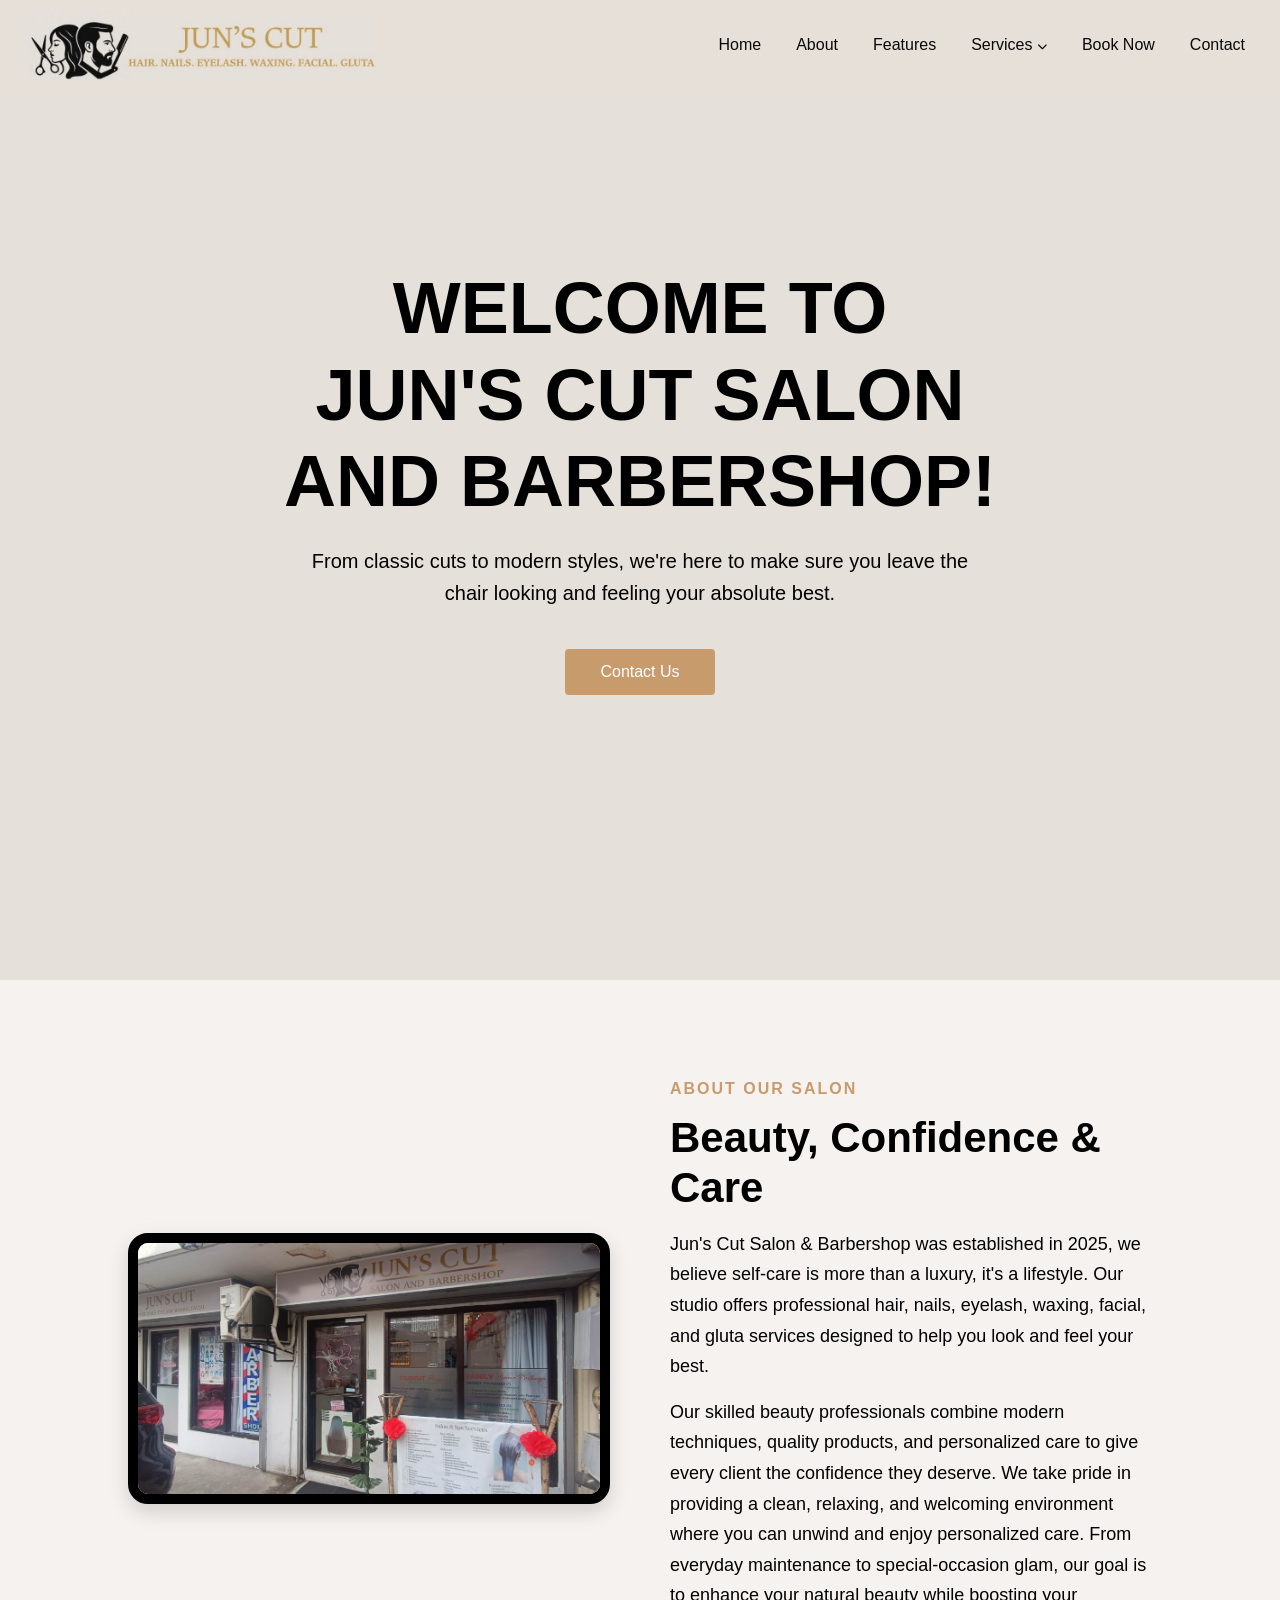
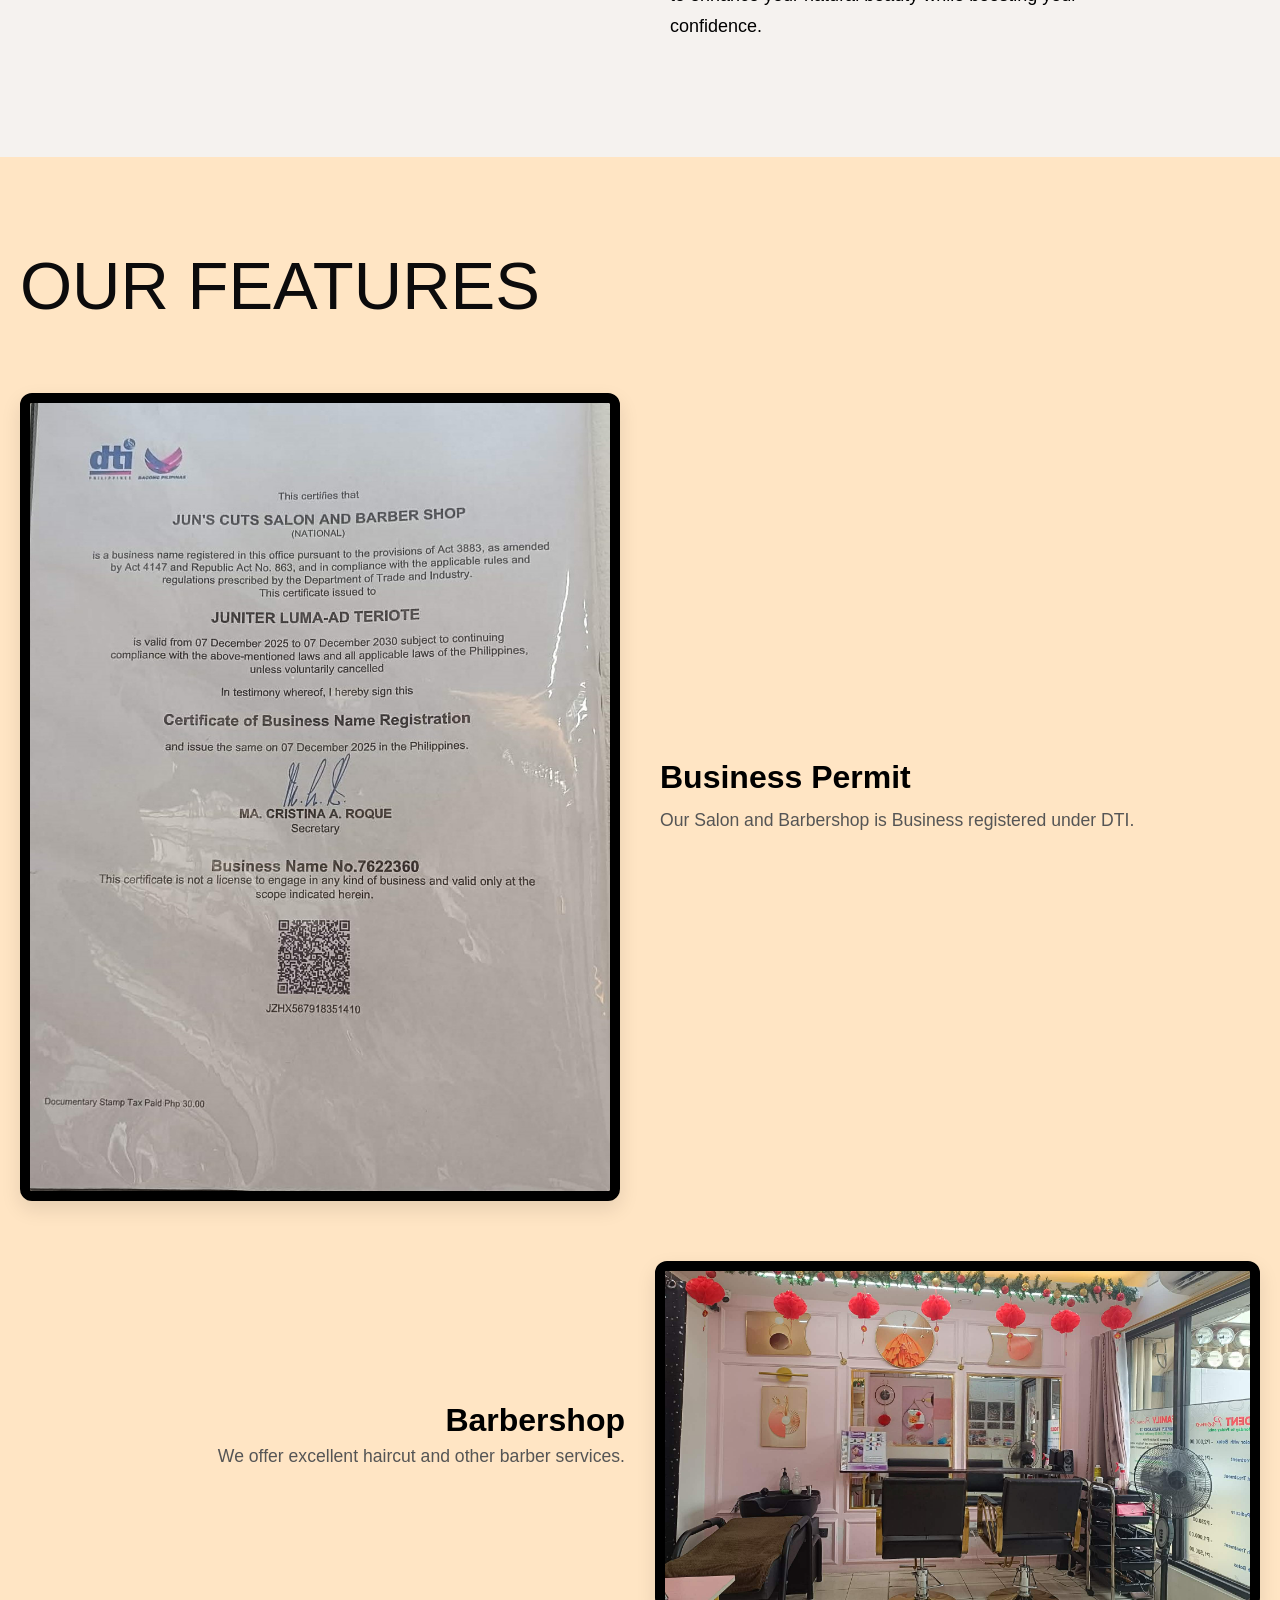
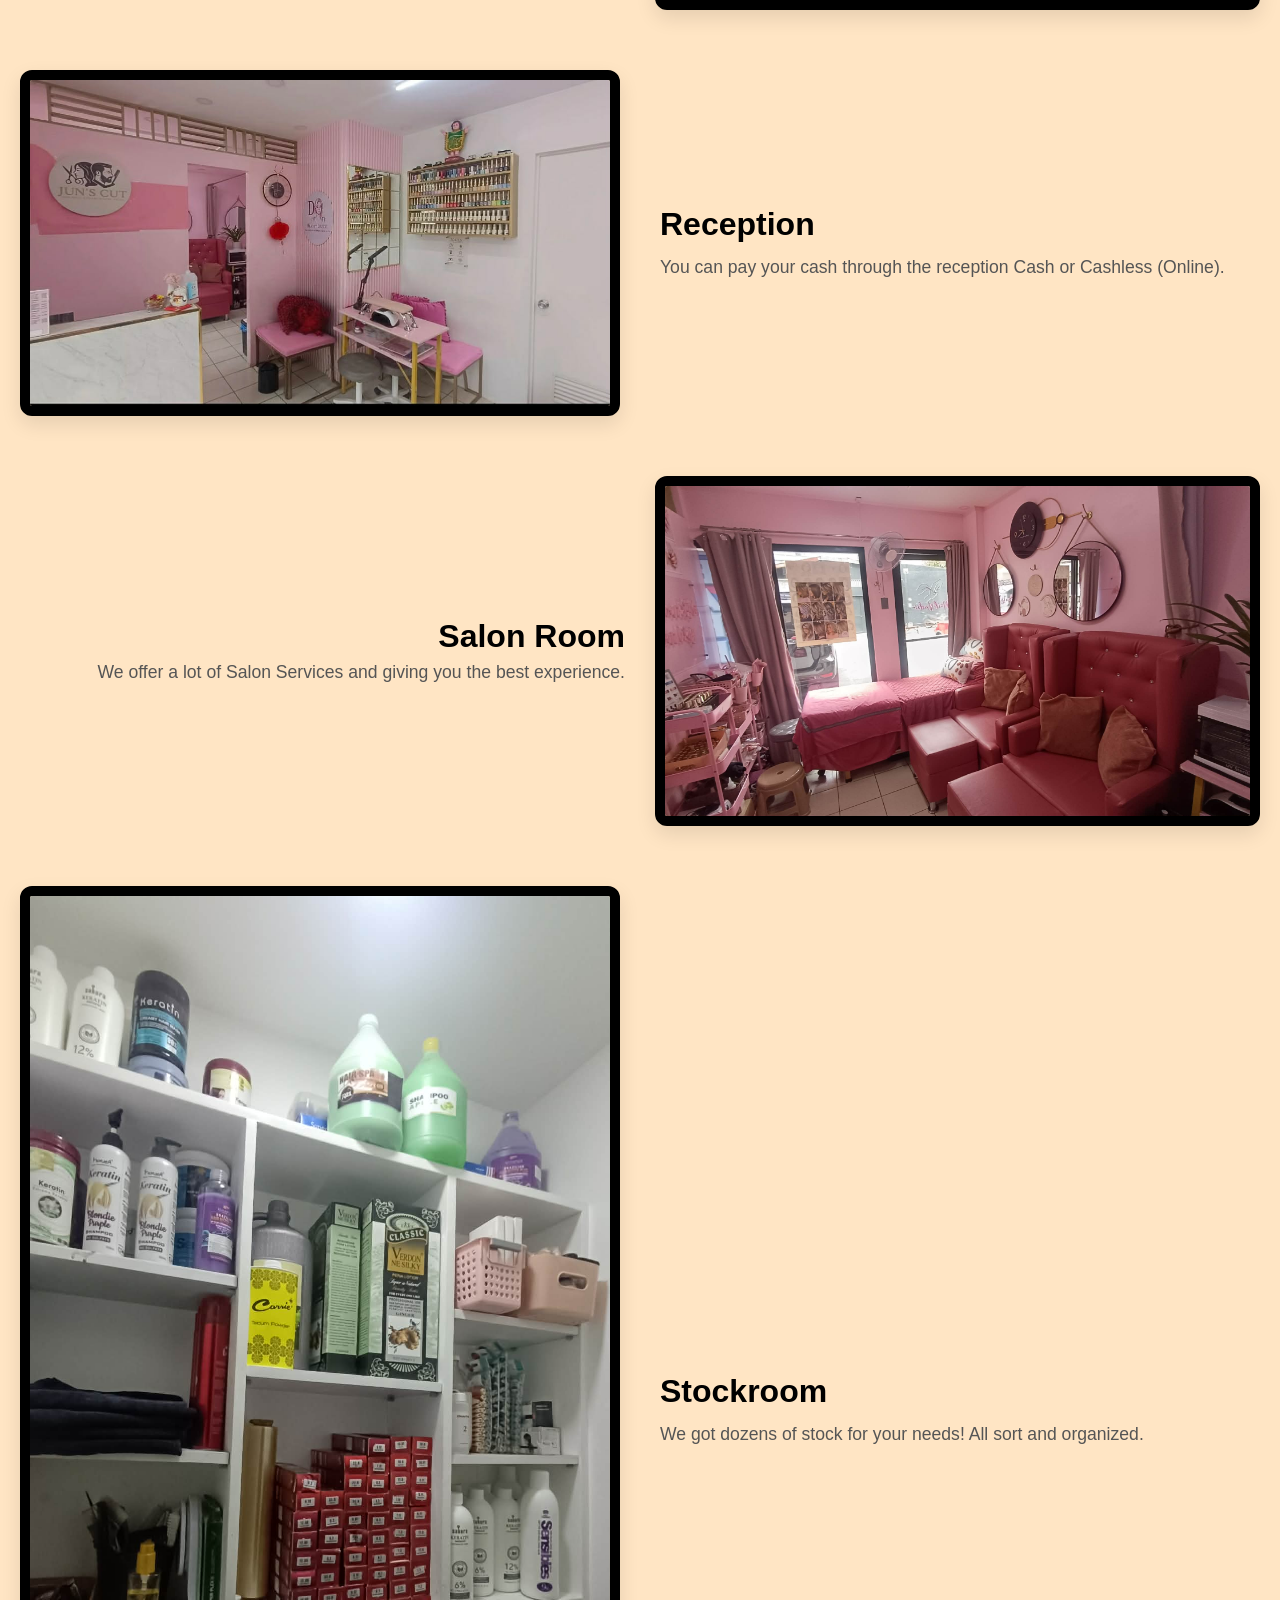
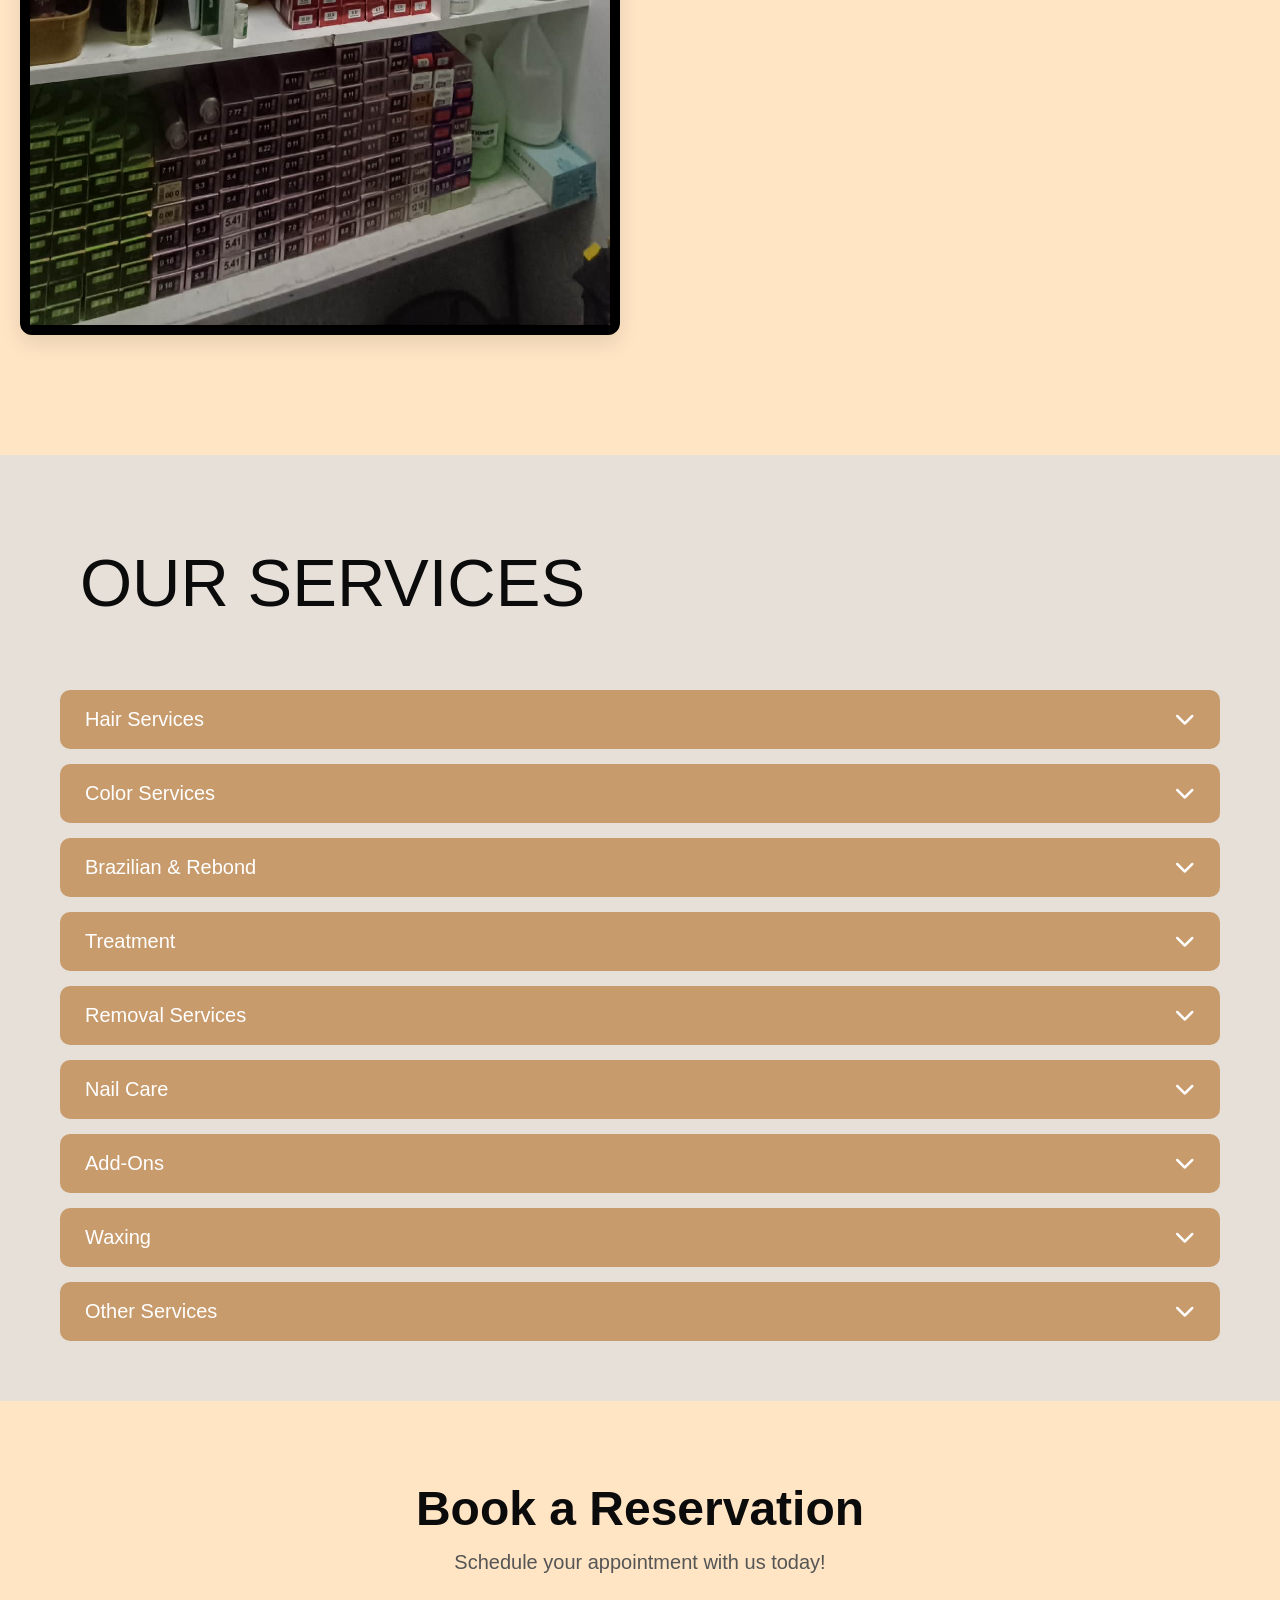
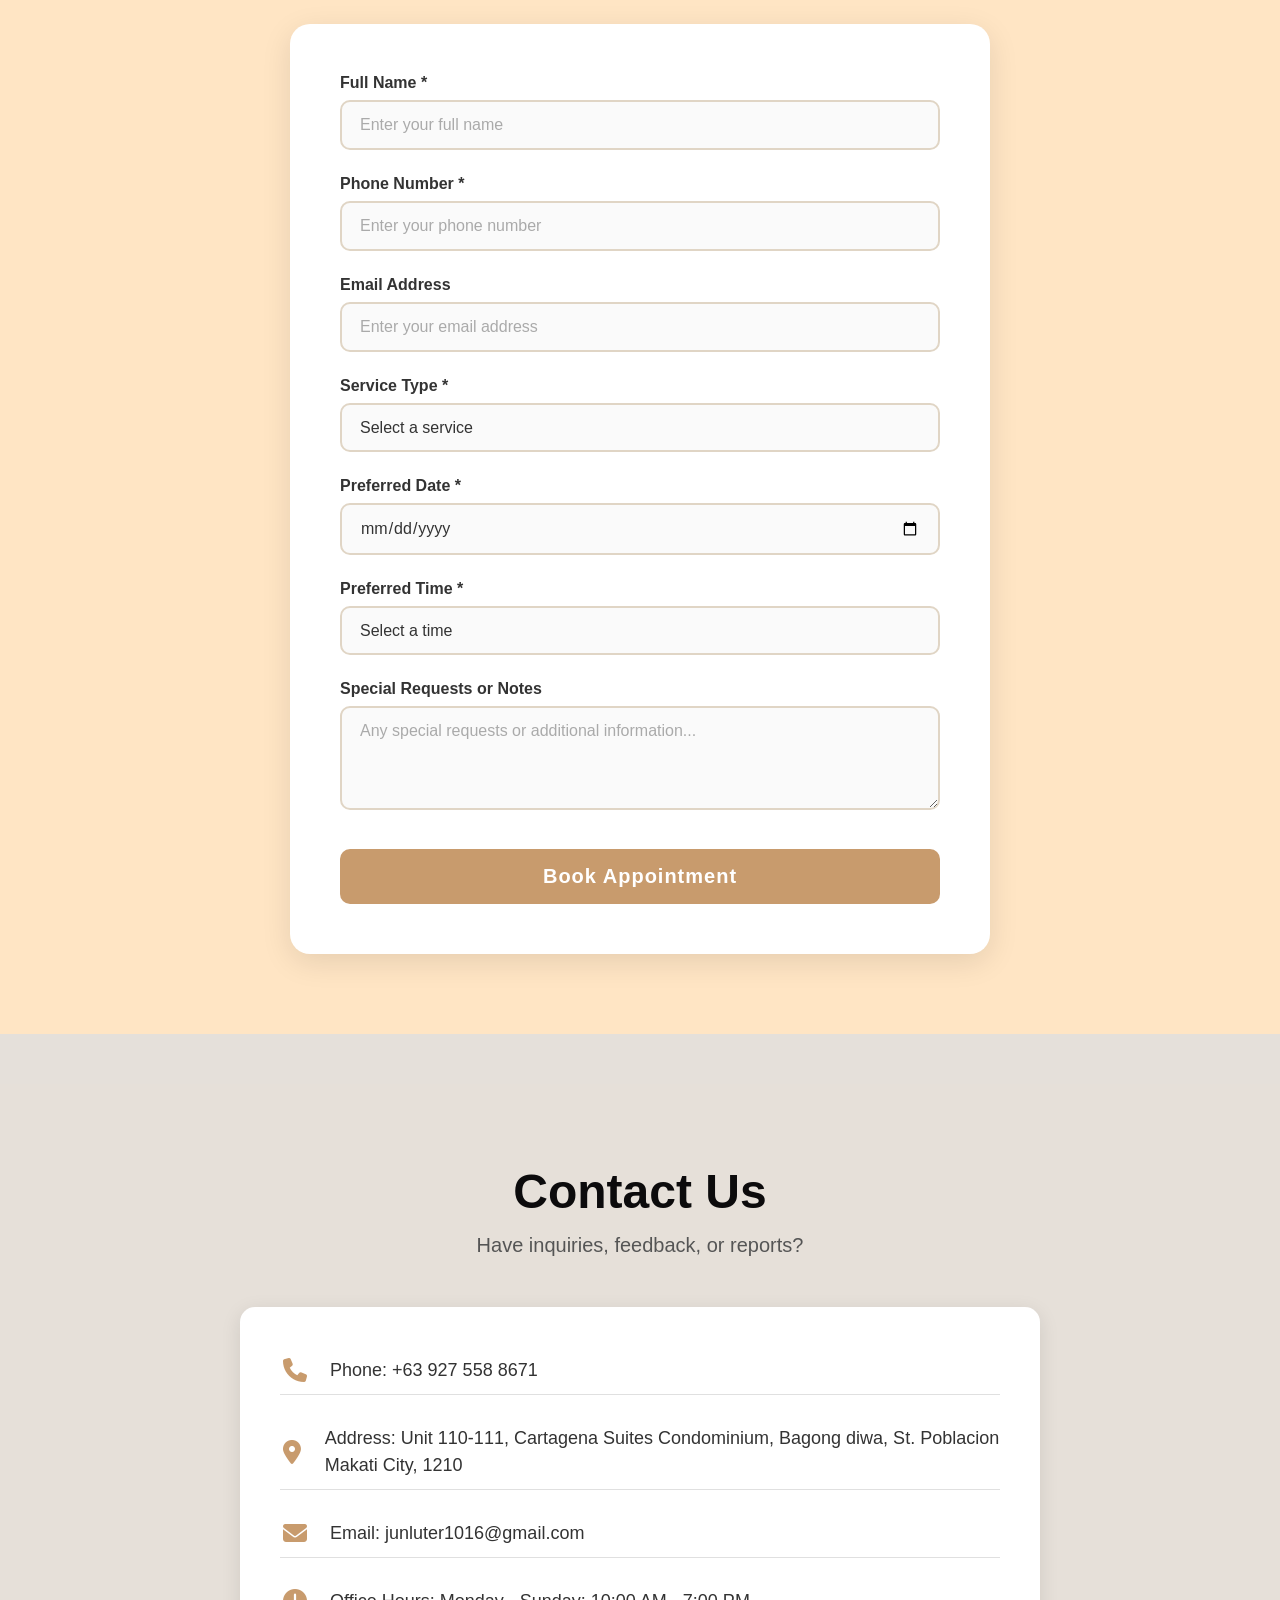
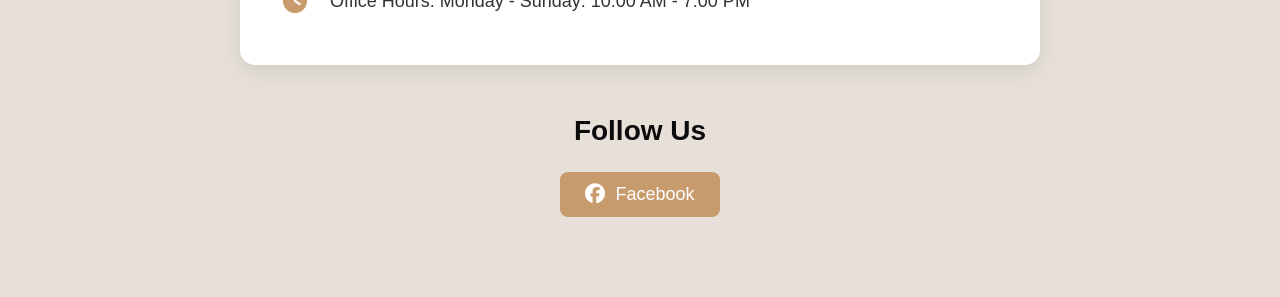
==== index.html @ 9f90e8ed "Update index.html" ====
<!DOCTYPE html>
<html lang="en">

<head>
    <meta charset="UTF-8">
    <meta name="viewport" content="width=device-width, initial-scale=1.0">
    <title>Jun's Cut Salon and Barbershop</title>
    <link rel="stylesheet" href="style.css">
    <link rel="icon" type="image/jpg" href="./favicon.jpg">
    <link rel="stylesheet" href="https://cdnjs.cloudflare.com/ajax/libs/font-awesome/6.6.0/css/all.min.css">
    <script src="booking.js" defer></script>
</head>

<body>
    <header>
        <nav class="navbar">
            <a href="#home" class="nav-logo">
                <img src="./junscut.jpg" alt="Logo" class="logo">
                <button class="hamburger">
                    <span></span>
                    <span></span>
                    <span></span>
                </button>
            </a>
            <ul class="nav-menu">
                <li class="nav-item">
                    <a href="#home" class="nav-link">Home</a>
                </li>
                <li class="nav-item">
                    <a href="#about" class="nav-link">About</a>
                </li>
                <li class="nav-item">
                    <a href="#features" class="nav-link">Features</a>
                </li>
                <li class="nav-item dropdown-nav">
                    <a href="#services" class="nav-link">Services <i class="fas fa-chevron-down"></i></a>
                    <ul class="nav-dropdown-menu">
                        <li><a href="#services" data-category="hair">Hair Services</a></li>
                        <li><a href="#services" data-category="color">Color Services</a></li>
                        <li><a href="#services" data-category="brazilian">Brazilian & Rebond</a></li>
                        <li><a href="#services" data-category="treatment">Treatment</a></li>
                        <li><a href="#services" data-category="removal">Removal Services</a></li>
                        <li><a href="#services" data-category="nail">Nail Care</a></li>
                        <li><a href="#services" data-category="addons">Add-Ons</a></li>
                        <li><a href="#services" data-category="waxing">Waxing</a></li>
                        <li><a href="#services" data-category="other">Other Services</a></li>
                    </ul>
                </li>
                <li class="nav-item">
                    <a href="#book" class="nav-link">Book Now</a>
                </li>
                <li class="nav-item">
                    <a href="#contact" class="nav-link">Contact</a>
                </li>
            </ul>
        </nav>
    </header>

    <main>
        <section id="home" class="hero-section">
            <div class="centered-content">
                <h1>Welcome to Jun's Cut Salon and Barbershop!</h1>
                <p>From classic cuts to modern styles, we're here to make sure you leave the chair looking and
                    feeling your absolute best.</p>
                <div class="hero-buttons">
                    <a href="#contact" class="btn-primary">Contact Us</a>
                </div>
            </div>
        </section>

        <section id="about" class="about">
            <div class="about-container">
                <div class="about-image">
                    <img src="./entrance.png" alt="Salon Image">
                </div>
                <div class="about-text">
                    <span class="tag">ABOUT OUR SALON</span>
                    <h2>Beauty, Confidence & Care</h2>
                    <p>
                        Jun's Cut Salon & Barbershop was established in 2025, we believe self-care is more than
                        a luxury, it's a lifestyle. Our studio offers professional hair,
                        nails, eyelash, waxing, facial, and gluta services designed to help
                        you look and feel your best.
                    </p>
                    <p>
                        Our skilled beauty professionals combine modern techniques,
                        quality products, and personalized care to give every client
                        the confidence they deserve. We take pride in providing a clean, relaxing, and welcoming
                        environment where you can unwind and enjoy personalized care. From everyday maintenance to
                        special-occasion glam, our goal is to enhance your natural beauty while boosting your
                        confidence.
                    </p>
                </div>
            </div>
        </section>

        <section id="features" class="features">
            <h1>Our Features</h1>

            <div class="left">
                <div class="row">
                    <div class="image-box">
                        <img src="./Business permit.jpg" alt="Business Permit">
                    </div>
                    <div class="text-content">
                        <h2>Business Permit</h2>
                        <p>Our Salon and Barbershop is Business registered under DTI.</p>
                    </div>
                </div>

                <div class="row reverse">
                    <div class="image-box">
                        <img src="./barbershopp.jpg" alt="Barbershop Interior">
                    </div>
                    <div class="text-content">
                        <h2>Barbershop</h2>
                        <p>We offer excellent haircut and other barber services.</p>
                    </div>
                </div>
            </div>

            <div class="left">
                <div class="row">
                    <div class="image-box">
                        <img src="./reception.jpg" alt="Reception">
                    </div>
                    <div class="text-content">
                        <h2>Reception</h2>
                        <p>You can pay your cash through the reception Cash or Cashless (Online).</p>
                    </div>
                </div>

                <div class="row reverse">
                    <div class="image-box">
                        <img src="./Salon.jpg" alt="Salon Interior">
                    </div>
                    <div class="text-content">
                        <h2>Salon Room</h2>
                        <p>We offer a lot of Salon Services and giving you the best experience.</p>
                    </div>
                </div>
            </div>

            <div class="left">
                <div class="row">
                    <div class="image-box">
                        <img src="./Stockroom.jpg" alt="Stockroom">
                    </div>
                    <div class="text-content">
                        <h2>Stockroom</h2>
                        <p>We got dozens of stock for your needs! All sort and organized.</p>
                    </div>
                </div>
            </div>
        </section>

        <section id="services" class="services">
            <div class="services-container">
                <h1>OUR SERVICES</h1>

                <div class="dropdown-container">
                    <div class="dropdown" data-category="hair">
                        <button class="dropdown-btn">
                            Hair Services <i class="fas fa-chevron-down"></i>
                        </button>
                        <div class="dropdown-content">
                            <table>
                                <tr>
                                    <td>Hair Cut Men</td>
                                    <td>Php 120.00</td>
                                </tr>
                                <tr>
                                    <td>+ Shampoo Conditioner</td>
                                    <td>Php 30.00</td>
                                </tr>
                                <tr>
                                    <td>Hair Cut Women</td>
                                    <td>Php 150.00</td>
                                </tr>
                                <tr>
                                    <td>+ Shampoo Conditioner</td>
                                    <td>Php 30.00</td>
                                </tr>
                                <tr>
                                    <td>Hair Iron</td>
                                    <td>Php 250.00</td>
                                </tr>
                                <tr>
                                    <td>Hair Iron</td>
                                    <td>Php 350.00</td>
                                </tr>
                                <tr>
                                    <td>Coldwave Short</td>
                                    <td>Php 600.00</td>
                                </tr>
                                <tr>
                                    <td>Coldwave Medium</td>
                                    <td>Php 800.00</td>
                                </tr>
                                <tr>
                                    <td>Coldwave Bra Length</td>
                                    <td>Php 1,000.00</td>
                                </tr>
                                <tr>
                                    <td>Coldwave w/ Treatment</td>
                                    <td>Php 1,500.00</td>
                                </tr>
                                <tr>
                                    <td>Hair & Make up</td>
                                    <td>Php 800.00</td>
                                </tr>
                                <tr>
                                    <td>Brow Shaving</td>
                                    <td>Php 50.00</td>
                                </tr>
                                <tr>
                                    <td>Threading</td>
                                    <td>Php 150.00</td>
                                </tr>
                            </table>
                        </div>
                    </div>

                    <div class="dropdown" data-category="color">
                        <button class="dropdown-btn">
                            Color Services <i class="fas fa-chevron-down"></i>
                        </button>
                        <div class="dropdown-content">
                            <table>
                                <tr>
                                    <td>Roots Color</td>
                                    <td>Php 500.00</td>
                                </tr>
                                <tr>
                                    <td>Hair Color start at</td>
                                    <td>Php 1,000.00</td>
                                </tr>
                                <tr>
                                    <td>Hair Color w/ Treatment & Cut</td>
                                    <td>Php 1,500.00</td>
                                </tr>
                                <tr>
                                    <td>Hair Color w/ Botox & Cut</td>
                                    <td>Php 1,800.00</td>
                                </tr>
                                <tr>
                                    <td>Hair Color w/ Brazilian Keratin</td>
                                    <td>Php 2,000.00</td>
                                </tr>
                            </table>
                        </div>
                    </div>

                    <div class="dropdown" data-category="brazilian">
                        <button class="dropdown-btn">
                            Brazilian & Rebond <i class="fas fa-chevron-down"></i>
                        </button>
                        <div class="dropdown-content">
                            <table>
                                <tr>
                                    <td>Brazilian Blowout</td>
                                    <td>Php 800.00</td>
                                </tr>
                                <tr>
                                    <td>Brazilian Keratin</td>
                                    <td>Php 1,000.00</td>
                                </tr>
                                <tr>
                                    <td>Brazilian Prime</td>
                                    <td>Php 2,000.00</td>
                                </tr>
                                <tr>
                                    <td>Rebond</td>
                                    <td>Php 1,200.00</td>
                                </tr>
                                <tr>
                                    <td>Kerabond</td>
                                    <td>Php 1,500.00</td>
                                </tr>
                                <tr>
                                    <td>Organic Rebond</td>
                                    <td>Php 1,500.00</td>
                                </tr>
                                <tr>
                                    <td>Rebond w/ Brazilian Botox</td>
                                    <td>Php 2,000.00</td>
                                </tr>
                                <tr>
                                    <td>Rebond w/ Brazilian Keratin</td>
                                    <td>Php 2,500.00</td>
                                </tr>
                                <tr>
                                    <td>Rebond w/ Hair Color & Botox</td>
                                    <td>Php 3,000.00</td>
                                </tr>
                                <tr>
                                    <td>Japanese Rebond w/ Treatment</td>
                                    <td>Php 2,500.00</td>
                                </tr>
                                <tr>
                                    <td>Japanese Rebond w/ Hair Color</td>
                                    <td>Php 2,800.00</td>
                                </tr>
                            </table>
                        </div>
                    </div>

                    <div class="dropdown" data-category="treatment">
                        <button class="dropdown-btn">
                            Treatment <i class="fas fa-chevron-down"></i>
                        </button>
                        <div class="dropdown-content">
                            <table>
                                <tr>
                                    <td>Cellophane Clear</td>
                                    <td>Php 500.00</td>
                                </tr>
                                <tr>
                                    <td>Hair Spa</td>
                                    <td>Php 300.00</td>
                                </tr>
                                <tr>
                                    <td>Hot Oil</td>
                                    <td>Php 250.00</td>
                                </tr>
                                <tr>
                                    <td>Hair Spa Loreal</td>
                                    <td>Php 800.00</td>
                                </tr>
                                <tr>
                                    <td>Hair Mask</td>
                                    <td>Php 400.00</td>
                                </tr>
                                <tr>
                                    <td>Keratin Mask</td>
                                    <td>Php 300.00</td>
                                </tr>
                            </table>
                        </div>
                    </div>

                    <div class="dropdown" data-category="removal">
                        <button class="dropdown-btn">
                            Removal Services <i class="fas fa-chevron-down"></i>
                        </button>
                        <div class="dropdown-content">
                            <table>
                                <tr>
                                    <td>Gel Polish (My work)</td>
                                    <td>Php 150.00</td>
                                </tr>
                                <tr>
                                    <td>Gel Polish (Not my work)</td>
                                    <td>Php 200.00</td>
                                </tr>
                                <tr>
                                    <td>Soft Gel (My work)</td>
                                    <td>Php 150.00</td>
                                </tr>
                                <tr>
                                    <td>Soft Gel (Not my work)</td>
                                    <td>Php 200.00</td>
                                </tr>
                            </table>
                        </div>
                    </div>

                    <div class="dropdown" data-category="nail">
                        <button class="dropdown-btn">
                            Nail Care <i class="fas fa-chevron-down"></i>
                        </button>
                        <div class="dropdown-content">
                            <table>
                                <tr>
                                    <td>Classic Manicure</td>
                                    <td>Php 120.00</td>
                                </tr>
                                <tr>
                                    <td>Classic Pedicure</td>
                                    <td>Php 130.00</td>
                                </tr>
                                <tr>
                                    <td>Mani Gel</td>
                                    <td>Php 350.00</td>
                                </tr>
                                <tr>
                                    <td>Pedi Gel</td>
                                    <td>Php 450.00</td>
                                </tr>
                                <tr>
                                    <td>Soft Gel Plain</td>
                                    <td>Php 899.00</td>
                                </tr>
                                <tr>
                                    <td>Soft Gel Full Design</td>
                                    <td>Php 1,800.00</td>
                                </tr>
                                <tr>
                                    <td>Foot Spa</td>
                                    <td>Php 250.00</td>
                                </tr>
                            </table>
                        </div>
                    </div>

                    <div class="dropdown" data-category="addons">
                        <button class="dropdown-btn">
                            Add-Ons <i class="fas fa-chevron-down"></i>
                        </button>
                        <div class="dropdown-content">
                            <table>
                                <tr>
                                    <td>Rhine Stone</td>
                                    <td>Php 20.00+</td>
                                </tr>
                                <tr>
                                    <td>French Tip</td>
                                    <td>Php 30.00</td>
                                </tr>
                                <tr>
                                    <td>Nail Art</td>
                                    <td>Php 20.00</td>
                                </tr>
                                <tr>
                                    <td>Ombre</td>
                                    <td>Php 25.00</td>
                                </tr>
                                <tr>
                                    <td>Chrome</td>
                                    <td>Php 40.00</td>
                                </tr>
                                <tr>
                                    <td>Stickers</td>
                                    <td>Php 10.00</td>
                                </tr>
                            </table>
                        </div>
                    </div>

                    <div class="dropdown" data-category="waxing">
                        <button class="dropdown-btn">
                            Waxing <i class="fas fa-chevron-down"></i>
                        </button>
                        <div class="dropdown-content">
                            <table>
                                <tr>
                                    <td>Underarm Wax</td>
                                    <td>Php 250.00</td>
                                </tr>
                                <tr>
                                    <td>Half Leg Wax</td>
                                    <td>Php 500.00</td>
                                </tr>
                                <tr>
                                    <td>Full Leg Wax</td>
                                    <td>Php 600.00</td>
                                </tr>
                                <tr>
                                    <td>Half Arms Wax</td>
                                    <td>Php 350.00</td>
                                </tr>
                                <tr>
                                    <td>Full Arms Wax</td>
                                    <td>Php 450.00</td>
                                </tr>
                            </table>
                        </div>
                    </div>

                    <div class="dropdown" data-category="other">
                        <button class="dropdown-btn">
                            Other Services <i class="fas fa-chevron-down"></i>
                        </button>
                        <div class="dropdown-content">
                            <table>
                                <tr>
                                    <td>Foot Spa w/ Mani & Pedi</td>
                                    <td>Php 500.00</td>
                                </tr>
                                <tr>
                                    <td>Foot Spa w/ Gel & Pedi</td>
                                    <td>Php 1,200.00</td>
                                </tr>
                                <tr>
                                    <td>Eyelash Lift</td>
                                    <td>Php 500.00</td>
                                </tr>
                                <tr>
                                    <td>Eyelash Lift (NATURAL LOOK)</td>
                                    <td>Php 500.00</td>
                                </tr>
                                <tr>
                                    <td>Eyelash Extension (CAT EYE)</td>
                                    <td>Php 800.00</td>
                                </tr>
                                <tr>
                                    <td>Eyelash Extension (MASCARA EFFECT)</td>
                                    <td>Php 1,000.00</td>
                                </tr>
                                <tr>
                                    <td>Eyebrow Tint</td>
                                    <td>Php 300.00</td>
                                </tr>
                                <tr>
                                    <td>Eyebrow (Lamination w/tint)</td>
                                    <td>Php 500.00</td>
                                </tr>
                                <tr>
                                    <td>Ear Candling</td>
                                    <td>Php 150.00</td>
                                </tr>
                                <tr>
                                    <td>Hand Paraffin Wax</td>
                                    <td>Php 300.00</td>
                                </tr>
                                <tr>
                                    <td>Foot Paraffin Wax</td>
                                    <td>Php 400.00</td>
                                </tr>
                                <tr>
                                    <td>Foot Reflex</td>
                                    <td>Php 400.00</td>
                                </tr>
                            </table>
                        </div>
                    </div>
                </div>
            </div>
        </section>

        <section id="book" class="booking-section">
            <div class="booking-container">
                <h2>Book a Reservation</h2>
                <p class="booking-subtitle">Schedule your appointment with us today!</p>

                <form class="booking-form" id="bookingForm">
                    <div class="form-group">
                        <label for="fullName">Full Name *</label>
                        <input type="text" id="fullName" name="fullName" placeholder="Enter your full name" required>
                    </div>

                    <div class="form-group">
                        <label for="phone">Phone Number *</label>
                        <input type="tel" id="phone" name="phone" placeholder="Enter your phone number" required>
                    </div>

                    <div class="form-group">
                        <label for="email">Email Address</label>
                        <input type="email" id="email" name="email" placeholder="Enter your email address">
                    </div>

                    <div class="form-group">
                        <label for="service">Service Type *</label>
                        <select id="service" name="service" required>
                            <option value="">Select a service</option>
                            <option value="haircut-men">Hair Cut Men - Php 120</option>
                            <option value="haircut-women">Hair Cut Women - Php 150</option>
                            <option value="hair-iron">Hair Iron - Php 250</option>
                            <option value="coldwave">Coldwave - Php 600+</option>
                            <option value="hair-color">Hair Color - Php 1,000+</option>
                            <option value="brazilian">Brazilian - Php 800+</option>
                            <option value="rebond">Rebond - Php 1,200+</option>
                            <option value="treatment">Treatment - Php 250+</option>
                            <option value="manicure">Manicure - Php 120+</option>
                            <option value="pedicure">Pedicure - Php 130+</option>
                            <option value="soft-gel">Soft Gel - Php 899+</option>
                            <option value="waxing">Waxing - Php 250+</option>
                            <option value="eyelash">Eyelash Services - Php 500+</option>
                            <option value="foot-spa">Foot Spa - Php 250+</option>
                            <option value="makeup">Hair & Makeup - Php 800</option>
                            <option value="other">Other Service</option>
                        </select>
                    </div>

                    <div class="form-group">
                        <label for="date">Preferred Date *</label>
                        <input type="date" id="date" name="date" required>
                    </div>

                    <div class="form-group">
                        <label for="time">Preferred Time *</label>
                        <select id="time" name="time" required>
                            <option value="">Select a time</option>
                            <option value="10:00">10:00 AM</option>
                            <option value="10:30">10:30 AM</option>
                            <option value="11:00">11:00 AM</option>
                            <option value="11:30">11:30 AM</option>
                            <option value="12:00">12:00 PM</option>
                            <option value="12:30">12:30 PM</option>
                            <option value="13:00">1:00 PM</option>
                            <option value="13:30">1:30 PM</option>
                            <option value="14:00">2:00 PM</option>
                            <option value="14:30">2:30 PM</option>
                            <option value="15:00">3:00 PM</option>
                            <option value="15:30">3:30 PM</option>
                            <option value="16:00">4:00 PM</option>
                            <option value="16:30">4:30 PM</option>
                            <option value="17:00">5:00 PM</option>
                            <option value="17:30">5:30 PM</option>
                            <option value="18:00">6:00 PM</option>
                        </select>
                    </div>

                    <div class="form-group">
                        <label for="message">Special Requests or Notes</label>
                        <textarea id="message" name="message" rows="4"
                            placeholder="Any special requests or additional information..."></textarea>
                    </div>

                    <button type="submit" class="submit-btn">Book Appointment</button>
                </form>

                <div class="booking-success" id="bookingSuccess" style="display: none;">
                    <i class="fas fa-check-circle"></i>
                    <h3>Booking Submitted!</h3>
                    <p>Thank you for your reservation. We will confirm your appointment shortly.</p>
                </div>
            </div>
        </section>

        <section id="contact" class="contact-section">
            <div class="contact-container">
                <h2>Contact Us</h2>
                <p class="contact-subtitle">Have inquiries, feedback, or reports?</p>

                <div class="contact-info">
                    <div class="contact-item">
                        <i class="fas fa-phone"></i>
                        <span>Phone: +63 927 558 8671</span>
                    </div>

                    <div class="contact-item">
                        <i class="fas fa-map-marker-alt"></i>
                        <span>Address: Unit 110-111, Cartagena Suites Condominium, Bagong diwa, St. Poblacion Makati
                            City, 1210</span>
                    </div>

                    <div class="contact-item">
                        <i class="fas fa-envelope"></i>
                        <span>Email: junluter1016@gmail.com</span>
                    </div>

                    <div class="contact-item">
                        <i class="fas fa-clock"></i>
                        <span>Office Hours: Monday - Sunday: 10:00 AM - 7:00 PM</span>
                    </div>
                </div>

                <div class="social-section">
                    <h3>Follow Us</h3>
                    <div class="social-links">
                        <a href="https://www.facebook.com/profile.php?id=61584180612265" target="_blank"
                            rel="noopener noreferrer" class="social-link"><i class="fab fa-facebook"></i> Facebook</a>
                    </div>
                </div>
            </div>
        </section>
    </main>
</body>

</html>
---- style.css ----
* {
    margin: 0;
    padding: 0;
    box-sizing: border-box;
    font-family: "Lora", sans-serif;
}

html {
    scroll-behavior: smooth;
}

ul {
    list-style: none;
}

button {
    cursor: pointer;
    border: none;
    background: none;
}

img {
    width: 100%;
}

body {
    background-color: rgb(229, 224, 218);
}

header {
    background: rgb(229, 224, 218);
}

header .navbar {
    display: flex;
    padding: 10px 20px;
    align-items: center;
    justify-content: space-between;
    flex-wrap: wrap;
}

.logo {
    width: auto;
    height: 70px;
    border-radius: 15%;
    display: block;
}

.navbar .nav-logo {
    display: flex;
    align-items: center;
    flex-shrink: 0;
}

.navbar .nav-menu {
    display: flex;
    gap: 5px;
    align-items: center;
    flex-wrap: wrap;
    justify-content: flex-end;
}

.navbar .nav-menu .nav-link {
    padding: 10px 15px;
    color: rgb(8, 8, 8);
    font-size: 16px;
    border-radius: 8px;
    transition: 0.3s ease;
    text-decoration: none;
    white-space: nowrap;
    display: inline-block;
}

.navbar {
    position: fixed;
    top: 0;
    left: 0;
    width: 100%;
    background-color: #e6e0d9;
    z-index: 1000;
}

.navbar .nav-menu .nav-link:hover {
    color: rgb(54, 53, 54);
    background: rgb(182, 176, 180);
}

.dropdown-nav {
    position: relative;
}

.dropdown-nav .nav-link {
    display: flex;
    align-items: center;
    gap: 5px;
}

.dropdown-nav .nav-link i {
    font-size: 10px;
    transition: transform 0.3s ease;
}

.dropdown-nav:hover .nav-link i {
    transform: rotate(180deg);
}

.nav-dropdown-menu {
    position: absolute;
    top: 100%;
    left: 0;
    background: white;
    min-width: 200px;
    border-radius: 8px;
    box-shadow: 0 8px 25px rgba(0, 0, 0, 0.15);
    opacity: 0;
    visibility: hidden;
    transform: translateY(10px);
    transition: all 0.3s ease;
    z-index: 1000;
    list-style: none;
    padding: 8px 0;
}

.dropdown-nav:hover .nav-dropdown-menu {
    opacity: 1;
    visibility: visible;
    transform: translateY(0);
}

.nav-dropdown-menu li a {
    display: block;
    padding: 10px 20px;
    color: #333;
    text-decoration: none;
    font-size: 14px;
    transition: all 0.2s ease;
    white-space: nowrap;
}

.nav-dropdown-menu li a:hover {
    background: #c89b6d;
    color: white;
}

.hero-section {
    min-height: 100vh;
    padding: 120px 20px 60px;
    display: flex;
    justify-content: center;
    align-items: center;
}

.centered-content h1 {
    font-family: "Lora", sans-serif;
    font-size: clamp(32px, 6vw, 72px);
    line-height: 1.2;
    text-transform: uppercase;
    text-align: center;
    margin: 0 auto 20px auto;
    padding: 0 15px;
}

.centered-content p {
    font-family: "Lora", sans-serif;
    font-size: clamp(14px, 2.5vw, 20px);
    line-height: 1.6;
    max-width: 700px;
    text-align: center;
    margin: 0 auto;
    padding: 0 15px;
}

.centered-content {
    max-width: 750px;
}

.hero-buttons {
    margin-top: 40px;
    display: flex;
    justify-content: center;
    align-items: center;
    gap: 20px;
}

.btn-primary {
    background-color: #c89b6d;
    color: white;
    padding: 14px 35px;
    text-decoration: none;
    border-radius: 4px;
    font-weight: 500;
}

.btn-primary:hover {
    background-color: #000000;
}

.btn-outline:hover {
    background-color: #000000;
    color: white;
}

.left-side-content h1 {
    font-family: "Lora", sans-serif;
    font-weight: 500;
    font-size: 80px;
    display: flex;
    line-height: 95px;
    color: rgb(12, 11, 12);
    text-transform: uppercase;
    margin-bottom: 10px;
    margin-top: 50px;
}

.left-side-content p {
    font-family: "Lora", sans-serif;
    font-weight: 200;
    font-size: 20px;
    display: flex;
    align-items: center;
    justify-content: center;
    flex-direction: column;
    border-radius: 2px;
    margin-bottom: 20px;
    margin-top: 50px;
}

.left-side-content {
    width: 50%;
    height: 100%;
    display: flex;
    flex-direction: column;
    justify-content: center;
    padding-left: 135px;
}

.about {
    padding: 100px 10%;
    margin-top: 80px;
    background: #f5f2ef;
}

.about-container {
    display: flex;
    align-items: center;
    justify-content: space-between;
    gap: 60px;
}

.about-image {
    flex: 1;
    position: relative;
}

.about-image img {
    width: 100%;
    height: auto;
    aspect-ratio: 16 / 9;
    border-radius: 20px;
    border: 10px solid #000;
    box-shadow: 0 8px 20px rgba(0, 0, 0, 0.15);
    object-fit: cover;
    display: block;
}

.about-text {
    flex: 1;
    max-width: 650px;
}

.tag {
    color: #c89b6d;
    font-weight: bold;
    letter-spacing: 2px;
}

.about-text h2 {
    font-size: 42px;
    margin: 15px 0;
    line-height: 1.2;
}

.about-text p {
    line-height: 1.7;
    margin-bottom: 15px;
    font-size: 18px;
}

.features {
    padding: 60px 0;
    background: #ffe5c4;
}

.features h1 {
    font-family: "Lora", sans-serif;
    font-weight: 500;
    font-size: 67px;
    line-height: 95px;
    color: rgb(12, 11, 12);
    text-transform: uppercase;
    margin-bottom: 40px;
    margin-top: 1px;
    padding: 20px;
    text-align: left;
}

.left {
    max-width: 1700px;
    margin: 0 auto;
    padding: 0 20px;
    font-family: 'Lora', sans-serif;
}

.row {
    display: flex;
    align-items: center;
    justify-content: space-between;
    margin-bottom: 60px;
    gap: 40px;
}

.row.reverse {
    flex-direction: row-reverse;
}

.image-box {
    flex: 1;
    display: flex;
    justify-content: flex-end;
}

.image-box img {
    width: 100%;
    border-radius: 12px;
    box-shadow: 0 8px 20px rgba(0, 0, 0, 0.1);
    border: 10px solid #000;
}

.text-content {
    flex: 1;
}

.text-content h2 {
    color: #000000;
    font-size: 2rem;
    margin-bottom: 10px;
}

.text-content p {
    color: #555;
    font-size: 1.1rem;
    line-height: 1.6;
}

.left:first-of-type .row.reverse {
    gap: 20px;
}

.left:first-of-type .row.reverse .text-content {
    padding-right: 10px;
    text-align: right;
}

.left:first-of-type .row.reverse .text-content h2 {
    margin-bottom: 5px;
}

.left:first-of-type .row.reverse .text-content p {
    margin-top: 0;
    line-height: 1.4;
}

.left:nth-of-type(2) .row.reverse {
    gap: 20px;
}

.left:nth-of-type(2) .row.reverse .text-content {
    padding-right: 10px;
    text-align: right;
}

.left:nth-of-type(2) .row.reverse .text-content h2 {
    margin-bottom: 5px;
}

.left:nth-of-type(2) .row.reverse .text-content p {
    margin-top: 0;
    line-height: 1.4;
}

.services {
    background: #e6e0d9;
    padding: 60px 0;
}

.services h1 {
    font-family: "Lora", sans-serif;
    font-weight: 500;
    font-size: 67px;
    line-height: 95px;
    color: rgb(12, 11, 12);
    text-transform: uppercase;
    margin-bottom: 40px;
    padding: 20px;
    text-align: left;
}

.services-container {
    max-width: 1200px;
    margin: auto;
    padding: 0 20px;
}

.dropdown-container {
    display: flex;
    flex-direction: column;
    gap: 15px;
}

.dropdown {
    width: 100%;
}

.dropdown-btn {
    width: 100%;
    padding: 18px 25px;
    background: #c89b6d;
    color: white;
    font-size: 20px;
    font-family: "Lora", sans-serif;
    border: none;
    border-radius: 10px;
    cursor: pointer;
    text-align: left;
    display: flex;
    justify-content: space-between;
    align-items: center;
    transition: all 0.3s ease;
}

.dropdown-btn:hover {
    background: #a87e54;
}

.dropdown-btn i {
    transition: transform 0.3s ease;
}

.dropdown.active .dropdown-btn i {
    transform: rotate(180deg);
}

.dropdown-content {
    max-height: 0;
    overflow: hidden;
    transition: max-height 0.4s ease-out;
    background: white;
    border-radius: 0 0 10px 10px;
}

.dropdown.active .dropdown-content {
    max-height: 2000px;
    transition: max-height 0.6s ease-in;
}

.dropdown-content table {
    width: 100%;
    border-collapse: collapse;
    margin: 0;
}

.dropdown-content td {
    padding: 12px 25px;
    border-bottom: 1px dashed #ccc;
    text-align: left;
    font-size: 16px;
}

.dropdown-content td:last-child {
    text-align: right;
    font-weight: bold;
    color: #c89b6d;
}

.dropdown-content tr:last-child td {
    border-bottom: none;
}

.dropdown-content tr:hover {
    background: #f9f5f0;
}

.booking-section {
    background: #ffe5c4;
    padding: 80px 10%;
}

.booking-container {
    max-width: 700px;
    margin: 0 auto;
}

.booking-section h2 {
    font-family: "Lora", sans-serif;
    font-size: 48px;
    color: #0c0b0c;
    text-align: center;
    margin-bottom: 15px;
}

.booking-subtitle {
    font-family: "Lora", sans-serif;
    font-size: 20px;
    color: #555;
    text-align: center;
    margin-bottom: 50px;
}

.booking-form {
    background: white;
    padding: 50px;
    border-radius: 20px;
    box-shadow: 0 8px 30px rgba(0, 0, 0, 0.1);
}

.form-group {
    margin-bottom: 25px;
}

.form-group label {
    display: block;
    font-family: "Lora", sans-serif;
    font-size: 16px;
    font-weight: 600;
    color: #333;
    margin-bottom: 8px;
}

.form-group input,
.form-group select,
.form-group textarea {
    width: 100%;
    padding: 14px 18px;
    border: 2px solid #e0d5c5;
    border-radius: 10px;
    font-size: 16px;
    font-family: "Lora", sans-serif;
    color: #333;
    background: #fafafa;
    transition: all 0.3s ease;
}

.form-group input:focus,
.form-group select:focus,
.form-group textarea:focus {
    outline: none;
    border-color: #c89b6d;
    background: white;
    box-shadow: 0 0 0 3px rgba(200, 155, 109, 0.1);
}

.form-group input::placeholder,
.form-group textarea::placeholder {
    color: #aaa;
}

.form-group select {
    cursor: pointer;
    appearance: none;
    background-image: url("data:image/svg+xml,%3Csvg xmlns='http://www.w3.org/2000/svg' width='12' height='12' viewBox='0 0 12 12'%3E%3Cpath fill='%23333' d='M6 8L1 3h10z'/%3E%3C/svg%3E");
    background-repeat: no-repeat;
    background-position: right 15px center;
    padding-right: 40px;
}

input[type="date"]:invalid,
select:invalid {
    border-color: #e0d5c5 !important;
    background: #fafafa !important;
    box-shadow: none !important;
    color: #333 !important;
}

input[type="date"]:invalid::-webkit-datetime-edit,
select:invalid {
    color: #333 !important;
}

.submit-btn {
    width: 100%;
    padding: 16px;
    background: #c89b6d;
    color: white;
    font-size: 20px;
    font-family: "Lora", sans-serif;
    font-weight: 600;
    border: none;
    border-radius: 10px;
    cursor: pointer;
    transition: all 0.3s ease;
    letter-spacing: 1px;
    margin-top: 10px;
}

.submit-btn:hover {
    background: #a87e54;
    transform: translateY(-2px);
    box-shadow: 0 8px 25px rgba(200, 155, 109, 0.3);
}

.booking-success {
    text-align: center;
    padding: 60px 30px;
    background: white;
    border-radius: 20px;
    box-shadow: 0 8px 30px rgba(0, 0, 0, 0.1);
}

.booking-success i {
    font-size: 80px;
    color: #4CAF50;
    margin-bottom: 20px;
}

.booking-success h3 {
    font-family: "Lora", sans-serif;
    font-size: 32px;
    color: #333;
    margin-bottom: 15px;
}

.booking-success p {
    font-size: 18px;
    color: #666;
}

.contact-section {
    background: #e6e0d9;
    padding: 80px 10%;
    margin-top: 50px;
}

.contact-container {
    max-width: 1200px;
    margin: 0 auto;
}

.contact-section h2 {
    font-family: "Lora", sans-serif;
    font-size: 48px;
    color: #0c0b0c;
    text-align: center;
    margin-bottom: 15px;
}

.contact-subtitle {
    font-family: "Lora", sans-serif;
    font-size: 20px;
    color: #555;
    text-align: center;
    margin-bottom: 50px;
}

.contact-info {
    display: flex;
    flex-direction: column;
    gap: 20px;
    max-width: 800px;
    margin: 0 auto 50px;
    background: white;
    padding: 40px;
    border-radius: 15px;
    box-shadow: 0 5px 20px rgba(0, 0, 0, 0.1);
}

.contact-item {
    display: flex;
    align-items: center;
    gap: 20px;
    font-size: 18px;
    color: #333;
    padding: 10px 0;
    border-bottom: 1px solid #e0e0e0;
}

.contact-item:last-child {
    border-bottom: none;
}

.contact-item i {
    font-size: 24px;
    color: #c89b6d;
    width: 30px;
    text-align: center;
}

.contact-item span {
    line-height: 1.5;
}

.social-section {
    text-align: center;
    margin-top: 40px;
}

.social-section h3 {
    font-family: "Lora", sans-serif;
    font-size: 28px;
    color: #0c0b0c;
    margin-bottom: 25px;
}

.social-links {
    display: flex;
    justify-content: center;
    gap: 30px;
    flex-wrap: wrap;
}

.social-link {
    display: inline-flex;
    align-items: center;
    gap: 10px;
    padding: 12px 25px;
    background: #c89b6d;
    color: white;
    text-decoration: none;
    border-radius: 8px;
    font-size: 18px;
    transition: all 0.3s ease;
}

.social-link:hover {
    background: #a87e54;
    transform: translateY(-2px);
    box-shadow: 0 5px 15px rgba(200, 155, 109, 0.3);
}

.social-link i {
    font-size: 20px;
}

.footer-text {
    text-align: center;
    margin-top: 30px;
}

@media (max-width: 968px) {
    .about-container {
        flex-direction: column;
        gap: 40px;
    }

    .about-image {
        width: 100%;
    }

    .about-text {
        max-width: 100%;
    }

    .left-side-content {
        width: 100%;
        padding-left: 40px;
        padding-right: 40px;
    }

    .left-side-content h1 {
        font-size: 50px;
        line-height: 60px;
    }
}

@media (max-width: 768px) {
    header .navbar {
        flex-direction: column;
        justify-content: center;
    }

    .navbar .nav-logo {
        margin-bottom: 10px;
    }

    .logo {
        height: 50px;
    }

    .navbar .nav-menu {
        justify-content: center;
        gap: 3px;
    }
    
    .navbar .nav-menu .nav-link {
        padding: 8px 10px;
        font-size: 12px;
    }

    .nav-dropdown-menu {
        left: auto;
        right: 0;
        min-width: 160px;
    }

    .nav-dropdown-menu li a {
        font-size: 12px;
        padding: 8px 15px;
    }

    .row,
    .row.reverse {
        flex-direction: column;
        gap: 20px;
    }

    .row.reverse .text-content {
        text-align: center;
        padding-right: 0;
    }

    .left:first-of-type .row.reverse .text-content,
    .left:nth-of-type(2) .row.reverse .text-content {
        text-align: center;
    }

    .text-content {
        text-align: center;
    }

    .dropdown-btn {
        font-size: 17px;
        padding: 15px 20px;
    }

    .dropdown-content td {
        padding: 10px 20px;
        font-size: 14px;
    }

    .services h1 {
        font-size: 40px;
        line-height: 50px;
    }

    .booking-section {
        padding: 60px 5%;
    }

    .booking-section h2 {
        font-size: 36px;
    }

    .booking-form {
        padding: 30px 25px;
    }

    .submit-btn {
        font-size: 18px;
        padding: 14px;
    }

    .contact-section {
        padding: 60px 5%;
    }

    .contact-section h2 {
        font-size: 36px;
    }

    .contact-info {
        padding: 25px;
    }

    .contact-item {
        font-size: 16px;
        gap: 15px;
    }

    .social-links {
        gap: 15px;
    }

    .social-link {
        padding: 10px 20px;
        font-size: 16px;
    }
}

@media (max-width: 480px) {
    .navbar .nav-menu .nav-link {
        padding: 6px 8px;
        font-size: 11px;
    }

    .about-text h2 {
        font-size: 32px;
    }

    .about {
        padding: 60px 5%;
    }

    .left-side-content h1 {
        font-size: 36px;
        line-height: 45px;
    }

    .features h1,
    .services h1 {
        font-size: 40px;
        line-height: 50px;
    }
}
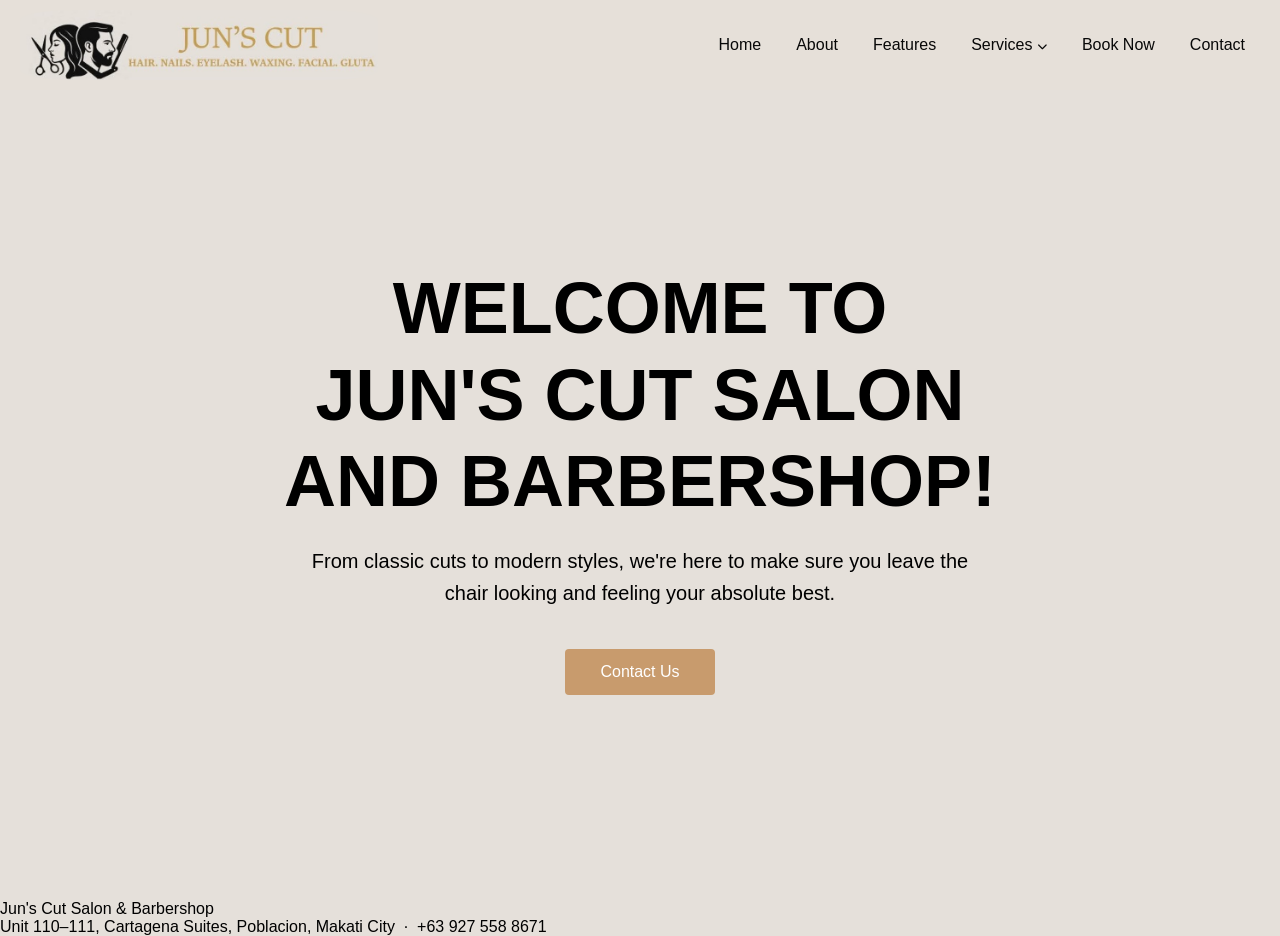
==== commit eff57384: "Update index.html" ====
--- a/index.html
+++ b/index.html
@@ -8,13 +8,12 @@
     <link rel="stylesheet" href="style.css">
     <link rel="icon" type="image/jpg" href="./favicon.jpg">
     <link rel="stylesheet" href="https://cdnjs.cloudflare.com/ajax/libs/font-awesome/6.6.0/css/all.min.css">
-    <script src="booking.js" defer></script>
 </head>
 
 <body>
     <header>
         <nav class="navbar">
-            <a href="#home" class="nav-logo">
+            <a href="home.html" class="nav-logo">
                 <img src="./junscut.jpg" alt="Logo" class="logo">
                 <button class="hamburger">
                     <span></span>
@@ -24,33 +23,33 @@
             </a>
             <ul class="nav-menu">
                 <li class="nav-item">
-                    <a href="#home" class="nav-link">Home</a>
+                    <a href="index.html" class="nav-link">Home</a>
                 </li>
                 <li class="nav-item">
-                    <a href="#about" class="nav-link">About</a>
+                    <a href="about.html" class="nav-link">About</a>
                 </li>
                 <li class="nav-item">
-                    <a href="#features" class="nav-link">Features</a>
+                    <a href="features.html" class="nav-link">Features</a>
                 </li>
                 <li class="nav-item dropdown-nav">
-                    <a href="#services" class="nav-link">Services <i class="fas fa-chevron-down"></i></a>
+                    <a href="services.html" class="nav-link">Services <i class="fas fa-chevron-down"></i></a>
                     <ul class="nav-dropdown-menu">
-                        <li><a href="#services" data-category="hair">Hair Services</a></li>
-                        <li><a href="#services" data-category="color">Color Services</a></li>
-                        <li><a href="#services" data-category="brazilian">Brazilian & Rebond</a></li>
-                        <li><a href="#services" data-category="treatment">Treatment</a></li>
-                        <li><a href="#services" data-category="removal">Removal Services</a></li>
-                        <li><a href="#services" data-category="nail">Nail Care</a></li>
-                        <li><a href="#services" data-category="addons">Add-Ons</a></li>
-                        <li><a href="#services" data-category="waxing">Waxing</a></li>
-                        <li><a href="#services" data-category="other">Other Services</a></li>
+                        <li><a href="services.html" data-category="hair">Hair Services</a></li>
+                        <li><a href="services.html" data-category="color">Color Services</a></li>
+                        <li><a href="services.html" data-category="brazilian">Brazilian & Rebond</a></li>
+                        <li><a href="services.html" data-category="treatment">Treatment</a></li>
+                        <li><a href="services.html" data-category="removal">Removal Services</a></li>
+                        <li><a href="services.html" data-category="nail">Nail Care</a></li>
+                        <li><a href="services.html" data-category="addons">Add-Ons</a></li>
+                        <li><a href="services.html" data-category="waxing">Waxing</a></li>
+                        <li><a href="services.html" data-category="other">Other Services</a></li>
                     </ul>
                 </li>
                 <li class="nav-item">
-                    <a href="#book" class="nav-link">Book Now</a>
+                    <a href="book.html" class="nav-link">Book Now</a>
                 </li>
                 <li class="nav-item">
-                    <a href="#contact" class="nav-link">Contact</a>
+                    <a href="contacts.html" class="nav-link">Contact</a>
                 </li>
             </ul>
         </nav>
@@ -63,599 +62,14 @@
                 <p>From classic cuts to modern styles, we're here to make sure you leave the chair looking and
                     feeling your absolute best.</p>
                 <div class="hero-buttons">
-                    <a href="#contact" class="btn-primary">Contact Us</a>
+                    <a href="contacts.html" class="btn-primary">Contact Us</a>
                 </div>
             </div>
         </section>
-
-        <section id="about" class="about">
-            <div class="about-container">
-                <div class="about-image">
-                    <img src="./entrance.png" alt="Salon Image">
-                </div>
-                <div class="about-text">
-                    <span class="tag">ABOUT OUR SALON</span>
-                    <h2>Beauty, Confidence & Care</h2>
-                    <p>
-                        Jun's Cut Salon & Barbershop was established in 2025, we believe self-care is more than
-                        a luxury, it's a lifestyle. Our studio offers professional hair,
-                        nails, eyelash, waxing, facial, and gluta services designed to help
-                        you look and feel your best.
-                    </p>
-                    <p>
-                        Our skilled beauty professionals combine modern techniques,
-                        quality products, and personalized care to give every client
-                        the confidence they deserve. We take pride in providing a clean, relaxing, and welcoming
-                        environment where you can unwind and enjoy personalized care. From everyday maintenance to
-                        special-occasion glam, our goal is to enhance your natural beauty while boosting your
-                        confidence.
-                    </p>
-                </div>
-            </div>
-        </section>
-
-        <section id="features" class="features">
-            <h1>Our Features</h1>
-
-            <div class="left">
-                <div class="row">
-                    <div class="image-box">
-                        <img src="./Business permit.jpg" alt="Business Permit">
-                    </div>
-                    <div class="text-content">
-                        <h2>Business Permit</h2>
-                        <p>Our Salon and Barbershop is Business registered under DTI.</p>
-                    </div>
-                </div>
-
-                <div class="row reverse">
-                    <div class="image-box">
-                        <img src="./barbershopp.jpg" alt="Barbershop Interior">
-                    </div>
-                    <div class="text-content">
-                        <h2>Barbershop</h2>
-                        <p>We offer excellent haircut and other barber services.</p>
-                    </div>
-                </div>
-            </div>
-
-            <div class="left">
-                <div class="row">
-                    <div class="image-box">
-                        <img src="./reception.jpg" alt="Reception">
-                    </div>
-                    <div class="text-content">
-                        <h2>Reception</h2>
-                        <p>You can pay your cash through the reception Cash or Cashless (Online).</p>
-                    </div>
-                </div>
-
-                <div class="row reverse">
-                    <div class="image-box">
-                        <img src="./Salon.jpg" alt="Salon Interior">
-                    </div>
-                    <div class="text-content">
-                        <h2>Salon Room</h2>
-                        <p>We offer a lot of Salon Services and giving you the best experience.</p>
-                    </div>
-                </div>
-            </div>
-
-            <div class="left">
-                <div class="row">
-                    <div class="image-box">
-                        <img src="./Stockroom.jpg" alt="Stockroom">
-                    </div>
-                    <div class="text-content">
-                        <h2>Stockroom</h2>
-                        <p>We got dozens of stock for your needs! All sort and organized.</p>
-                    </div>
-                </div>
-            </div>
-        </section>
-
-        <section id="services" class="services">
-            <div class="services-container">
-                <h1>OUR SERVICES</h1>
-
-                <div class="dropdown-container">
-                    <div class="dropdown" data-category="hair">
-                        <button class="dropdown-btn">
-                            Hair Services <i class="fas fa-chevron-down"></i>
-                        </button>
-                        <div class="dropdown-content">
-                            <table>
-                                <tr>
-                                    <td>Hair Cut Men</td>
-                                    <td>Php 120.00</td>
-                                </tr>
-                                <tr>
-                                    <td>+ Shampoo Conditioner</td>
-                                    <td>Php 30.00</td>
-                                </tr>
-                                <tr>
-                                    <td>Hair Cut Women</td>
-                                    <td>Php 150.00</td>
-                                </tr>
-                                <tr>
-                                    <td>+ Shampoo Conditioner</td>
-                                    <td>Php 30.00</td>
-                                </tr>
-                                <tr>
-                                    <td>Hair Iron</td>
-                                    <td>Php 250.00</td>
-                                </tr>
-                                <tr>
-                                    <td>Hair Iron</td>
-                                    <td>Php 350.00</td>
-                                </tr>
-                                <tr>
-                                    <td>Coldwave Short</td>
-                                    <td>Php 600.00</td>
-                                </tr>
-                                <tr>
-                                    <td>Coldwave Medium</td>
-                                    <td>Php 800.00</td>
-                                </tr>
-                                <tr>
-                                    <td>Coldwave Bra Length</td>
-                                    <td>Php 1,000.00</td>
-                                </tr>
-                                <tr>
-                                    <td>Coldwave w/ Treatment</td>
-                                    <td>Php 1,500.00</td>
-                                </tr>
-                                <tr>
-                                    <td>Hair & Make up</td>
-                                    <td>Php 800.00</td>
-                                </tr>
-                                <tr>
-                                    <td>Brow Shaving</td>
-                                    <td>Php 50.00</td>
-                                </tr>
-                                <tr>
-                                    <td>Threading</td>
-                                    <td>Php 150.00</td>
-                                </tr>
-                            </table>
-                        </div>
-                    </div>
-
-                    <div class="dropdown" data-category="color">
-                        <button class="dropdown-btn">
-                            Color Services <i class="fas fa-chevron-down"></i>
-                        </button>
-                        <div class="dropdown-content">
-                            <table>
-                                <tr>
-                                    <td>Roots Color</td>
-                                    <td>Php 500.00</td>
-                                </tr>
-                                <tr>
-                                    <td>Hair Color start at</td>
-                                    <td>Php 1,000.00</td>
-                                </tr>
-                                <tr>
-                                    <td>Hair Color w/ Treatment & Cut</td>
-                                    <td>Php 1,500.00</td>
-                                </tr>
-                                <tr>
-                                    <td>Hair Color w/ Botox & Cut</td>
-                                    <td>Php 1,800.00</td>
-                                </tr>
-                                <tr>
-                                    <td>Hair Color w/ Brazilian Keratin</td>
-                                    <td>Php 2,000.00</td>
-                                </tr>
-                            </table>
-                        </div>
-                    </div>
-
-                    <div class="dropdown" data-category="brazilian">
-                        <button class="dropdown-btn">
-                            Brazilian & Rebond <i class="fas fa-chevron-down"></i>
-                        </button>
-                        <div class="dropdown-content">
-                            <table>
-                                <tr>
-                                    <td>Brazilian Blowout</td>
-                                    <td>Php 800.00</td>
-                                </tr>
-                                <tr>
-                                    <td>Brazilian Keratin</td>
-                                    <td>Php 1,000.00</td>
-                                </tr>
-                                <tr>
-                                    <td>Brazilian Prime</td>
-                                    <td>Php 2,000.00</td>
-                                </tr>
-                                <tr>
-                                    <td>Rebond</td>
-                                    <td>Php 1,200.00</td>
-                                </tr>
-                                <tr>
-                                    <td>Kerabond</td>
-                                    <td>Php 1,500.00</td>
-                                </tr>
-                                <tr>
-                                    <td>Organic Rebond</td>
-                                    <td>Php 1,500.00</td>
-                                </tr>
-                                <tr>
-                                    <td>Rebond w/ Brazilian Botox</td>
-                                    <td>Php 2,000.00</td>
-                                </tr>
-                                <tr>
-                                    <td>Rebond w/ Brazilian Keratin</td>
-                                    <td>Php 2,500.00</td>
-                                </tr>
-                                <tr>
-                                    <td>Rebond w/ Hair Color & Botox</td>
-                                    <td>Php 3,000.00</td>
-                                </tr>
-                                <tr>
-                                    <td>Japanese Rebond w/ Treatment</td>
-                                    <td>Php 2,500.00</td>
-                                </tr>
-                                <tr>
-                                    <td>Japanese Rebond w/ Hair Color</td>
-                                    <td>Php 2,800.00</td>
-                                </tr>
-                            </table>
-                        </div>
-                    </div>
-
-                    <div class="dropdown" data-category="treatment">
-                        <button class="dropdown-btn">
-                            Treatment <i class="fas fa-chevron-down"></i>
-                        </button>
-                        <div class="dropdown-content">
-                            <table>
-                                <tr>
-                                    <td>Cellophane Clear</td>
-                                    <td>Php 500.00</td>
-                                </tr>
-                                <tr>
-                                    <td>Hair Spa</td>
-                                    <td>Php 300.00</td>
-                                </tr>
-                                <tr>
-                                    <td>Hot Oil</td>
-                                    <td>Php 250.00</td>
-                                </tr>
-                                <tr>
-                                    <td>Hair Spa Loreal</td>
-                                    <td>Php 800.00</td>
-                                </tr>
-                                <tr>
-                                    <td>Hair Mask</td>
-                                    <td>Php 400.00</td>
-                                </tr>
-                                <tr>
-                                    <td>Keratin Mask</td>
-                                    <td>Php 300.00</td>
-                                </tr>
-                            </table>
-                        </div>
-                    </div>
-
-                    <div class="dropdown" data-category="removal">
-                        <button class="dropdown-btn">
-                            Removal Services <i class="fas fa-chevron-down"></i>
-                        </button>
-                        <div class="dropdown-content">
-                            <table>
-                                <tr>
-                                    <td>Gel Polish (My work)</td>
-                                    <td>Php 150.00</td>
-                                </tr>
-                                <tr>
-                                    <td>Gel Polish (Not my work)</td>
-                                    <td>Php 200.00</td>
-                                </tr>
-                                <tr>
-                                    <td>Soft Gel (My work)</td>
-                                    <td>Php 150.00</td>
-                                </tr>
-                                <tr>
-                                    <td>Soft Gel (Not my work)</td>
-                                    <td>Php 200.00</td>
-                                </tr>
-                            </table>
-                        </div>
-                    </div>
-
-                    <div class="dropdown" data-category="nail">
-                        <button class="dropdown-btn">
-                            Nail Care <i class="fas fa-chevron-down"></i>
-                        </button>
-                        <div class="dropdown-content">
-                            <table>
-                                <tr>
-                                    <td>Classic Manicure</td>
-                                    <td>Php 120.00</td>
-                                </tr>
-                                <tr>
-                                    <td>Classic Pedicure</td>
-                                    <td>Php 130.00</td>
-                                </tr>
-                                <tr>
-                                    <td>Mani Gel</td>
-                                    <td>Php 350.00</td>
-                                </tr>
-                                <tr>
-                                    <td>Pedi Gel</td>
-                                    <td>Php 450.00</td>
-                                </tr>
-                                <tr>
-                                    <td>Soft Gel Plain</td>
-                                    <td>Php 899.00</td>
-                                </tr>
-                                <tr>
-                                    <td>Soft Gel Full Design</td>
-                                    <td>Php 1,800.00</td>
-                                </tr>
-                                <tr>
-                                    <td>Foot Spa</td>
-                                    <td>Php 250.00</td>
-                                </tr>
-                            </table>
-                        </div>
-                    </div>
-
-                    <div class="dropdown" data-category="addons">
-                        <button class="dropdown-btn">
-                            Add-Ons <i class="fas fa-chevron-down"></i>
-                        </button>
-                        <div class="dropdown-content">
-                            <table>
-                                <tr>
-                                    <td>Rhine Stone</td>
-                                    <td>Php 20.00+</td>
-                                </tr>
-                                <tr>
-                                    <td>French Tip</td>
-                                    <td>Php 30.00</td>
-                                </tr>
-                                <tr>
-                                    <td>Nail Art</td>
-                                    <td>Php 20.00</td>
-                                </tr>
-                                <tr>
-                                    <td>Ombre</td>
-                                    <td>Php 25.00</td>
-                                </tr>
-                                <tr>
-                                    <td>Chrome</td>
-                                    <td>Php 40.00</td>
-                                </tr>
-                                <tr>
-                                    <td>Stickers</td>
-                                    <td>Php 10.00</td>
-                                </tr>
-                            </table>
-                        </div>
-                    </div>
-
-                    <div class="dropdown" data-category="waxing">
-                        <button class="dropdown-btn">
-                            Waxing <i class="fas fa-chevron-down"></i>
-                        </button>
-                        <div class="dropdown-content">
-                            <table>
-                                <tr>
-                                    <td>Underarm Wax</td>
-                                    <td>Php 250.00</td>
-                                </tr>
-                                <tr>
-                                    <td>Half Leg Wax</td>
-                                    <td>Php 500.00</td>
-                                </tr>
-                                <tr>
-                                    <td>Full Leg Wax</td>
-                                    <td>Php 600.00</td>
-                                </tr>
-                                <tr>
-                                    <td>Half Arms Wax</td>
-                                    <td>Php 350.00</td>
-                                </tr>
-                                <tr>
-                                    <td>Full Arms Wax</td>
-                                    <td>Php 450.00</td>
-                                </tr>
-                            </table>
-                        </div>
-                    </div>
-
-                    <div class="dropdown" data-category="other">
-                        <button class="dropdown-btn">
-                            Other Services <i class="fas fa-chevron-down"></i>
-                        </button>
-                        <div class="dropdown-content">
-                            <table>
-                                <tr>
-                                    <td>Foot Spa w/ Mani & Pedi</td>
-                                    <td>Php 500.00</td>
-                                </tr>
-                                <tr>
-                                    <td>Foot Spa w/ Gel & Pedi</td>
-                                    <td>Php 1,200.00</td>
-                                </tr>
-                                <tr>
-                                    <td>Eyelash Lift</td>
-                                    <td>Php 500.00</td>
-                                </tr>
-                                <tr>
-                                    <td>Eyelash Lift (NATURAL LOOK)</td>
-                                    <td>Php 500.00</td>
-                                </tr>
-                                <tr>
-                                    <td>Eyelash Extension (CAT EYE)</td>
-                                    <td>Php 800.00</td>
-                                </tr>
-                                <tr>
-                                    <td>Eyelash Extension (MASCARA EFFECT)</td>
-                                    <td>Php 1,000.00</td>
-                                </tr>
-                                <tr>
-                                    <td>Eyebrow Tint</td>
-                                    <td>Php 300.00</td>
-                                </tr>
-                                <tr>
-                                    <td>Eyebrow (Lamination w/tint)</td>
-                                    <td>Php 500.00</td>
-                                </tr>
-                                <tr>
-                                    <td>Ear Candling</td>
-                                    <td>Php 150.00</td>
-                                </tr>
-                                <tr>
-                                    <td>Hand Paraffin Wax</td>
-                                    <td>Php 300.00</td>
-                                </tr>
-                                <tr>
-                                    <td>Foot Paraffin Wax</td>
-                                    <td>Php 400.00</td>
-                                </tr>
-                                <tr>
-                                    <td>Foot Reflex</td>
-                                    <td>Php 400.00</td>
-                                </tr>
-                            </table>
-                        </div>
-                    </div>
-                </div>
-            </div>
-        </section>
-
-        <section id="book" class="booking-section">
-            <div class="booking-container">
-                <h2>Book a Reservation</h2>
-                <p class="booking-subtitle">Schedule your appointment with us today!</p>
-
-                <form class="booking-form" id="bookingForm">
-                    <div class="form-group">
-                        <label for="fullName">Full Name *</label>
-                        <input type="text" id="fullName" name="fullName" placeholder="Enter your full name" required>
-                    </div>
-
-                    <div class="form-group">
-                        <label for="phone">Phone Number *</label>
-                        <input type="tel" id="phone" name="phone" placeholder="Enter your phone number" required>
-                    </div>
-
-                    <div class="form-group">
-                        <label for="email">Email Address</label>
-                        <input type="email" id="email" name="email" placeholder="Enter your email address">
-                    </div>
-
-                    <div class="form-group">
-                        <label for="service">Service Type *</label>
-                        <select id="service" name="service" required>
-                            <option value="">Select a service</option>
-                            <option value="haircut-men">Hair Cut Men - Php 120</option>
-                            <option value="haircut-women">Hair Cut Women - Php 150</option>
-                            <option value="hair-iron">Hair Iron - Php 250</option>
-                            <option value="coldwave">Coldwave - Php 600+</option>
-                            <option value="hair-color">Hair Color - Php 1,000+</option>
-                            <option value="brazilian">Brazilian - Php 800+</option>
-                            <option value="rebond">Rebond - Php 1,200+</option>
-                            <option value="treatment">Treatment - Php 250+</option>
-                            <option value="manicure">Manicure - Php 120+</option>
-                            <option value="pedicure">Pedicure - Php 130+</option>
-                            <option value="soft-gel">Soft Gel - Php 899+</option>
-                            <option value="waxing">Waxing - Php 250+</option>
-                            <option value="eyelash">Eyelash Services - Php 500+</option>
-                            <option value="foot-spa">Foot Spa - Php 250+</option>
-                            <option value="makeup">Hair & Makeup - Php 800</option>
-                            <option value="other">Other Service</option>
-                        </select>
-                    </div>
-
-                    <div class="form-group">
-                        <label for="date">Preferred Date *</label>
-                        <input type="date" id="date" name="date" required>
-                    </div>
-
-                    <div class="form-group">
-                        <label for="time">Preferred Time *</label>
-                        <select id="time" name="time" required>
-                            <option value="">Select a time</option>
-                            <option value="10:00">10:00 AM</option>
-                            <option value="10:30">10:30 AM</option>
-                            <option value="11:00">11:00 AM</option>
-                            <option value="11:30">11:30 AM</option>
-                            <option value="12:00">12:00 PM</option>
-                            <option value="12:30">12:30 PM</option>
-                            <option value="13:00">1:00 PM</option>
-                            <option value="13:30">1:30 PM</option>
-                            <option value="14:00">2:00 PM</option>
-                            <option value="14:30">2:30 PM</option>
-                            <option value="15:00">3:00 PM</option>
-                            <option value="15:30">3:30 PM</option>
-                            <option value="16:00">4:00 PM</option>
-                            <option value="16:30">4:30 PM</option>
-                            <option value="17:00">5:00 PM</option>
-                            <option value="17:30">5:30 PM</option>
-                            <option value="18:00">6:00 PM</option>
-                        </select>
-                    </div>
-
-                    <div class="form-group">
-                        <label for="message">Special Requests or Notes</label>
-                        <textarea id="message" name="message" rows="4"
-                            placeholder="Any special requests or additional information..."></textarea>
-                    </div>
-
-                    <button type="submit" class="submit-btn">Book Appointment</button>
-                </form>
-
-                <div class="booking-success" id="bookingSuccess" style="display: none;">
-                    <i class="fas fa-check-circle"></i>
-                    <h3>Booking Submitted!</h3>
-                    <p>Thank you for your reservation. We will confirm your appointment shortly.</p>
-                </div>
-            </div>
-        </section>
-
-        <section id="contact" class="contact-section">
-            <div class="contact-container">
-                <h2>Contact Us</h2>
-                <p class="contact-subtitle">Have inquiries, feedback, or reports?</p>
-
-                <div class="contact-info">
-                    <div class="contact-item">
-                        <i class="fas fa-phone"></i>
-                        <span>Phone: +63 927 558 8671</span>
-                    </div>
-
-                    <div class="contact-item">
-                        <i class="fas fa-map-marker-alt"></i>
-                        <span>Address: Unit 110-111, Cartagena Suites Condominium, Bagong diwa, St. Poblacion Makati
-                            City, 1210</span>
-                    </div>
-
-                    <div class="contact-item">
-                        <i class="fas fa-envelope"></i>
-                        <span>Email: junluter1016@gmail.com</span>
-                    </div>
-
-                    <div class="contact-item">
-                        <i class="fas fa-clock"></i>
-                        <span>Office Hours: Monday - Sunday: 10:00 AM - 7:00 PM</span>
-                    </div>
-                </div>
-
-                <div class="social-section">
-                    <h3>Follow Us</h3>
-                    <div class="social-links">
-                        <a href="https://www.facebook.com/profile.php?id=61584180612265" target="_blank"
-                            rel="noopener noreferrer" class="social-link"><i class="fab fa-facebook"></i> Facebook</a>
-                    </div>
-                </div>
-            </div>
-        </section>
-    </main>
+  <footer>
+    <div class="foot-gold">Jun's Cut Salon & Barbershop</div>
+    <p>Unit 110–111, Cartagena Suites, Poblacion, Makati City &nbsp;·&nbsp; +63 927 558 8671</p>
+  </footer>
 </body>
 
 </html>
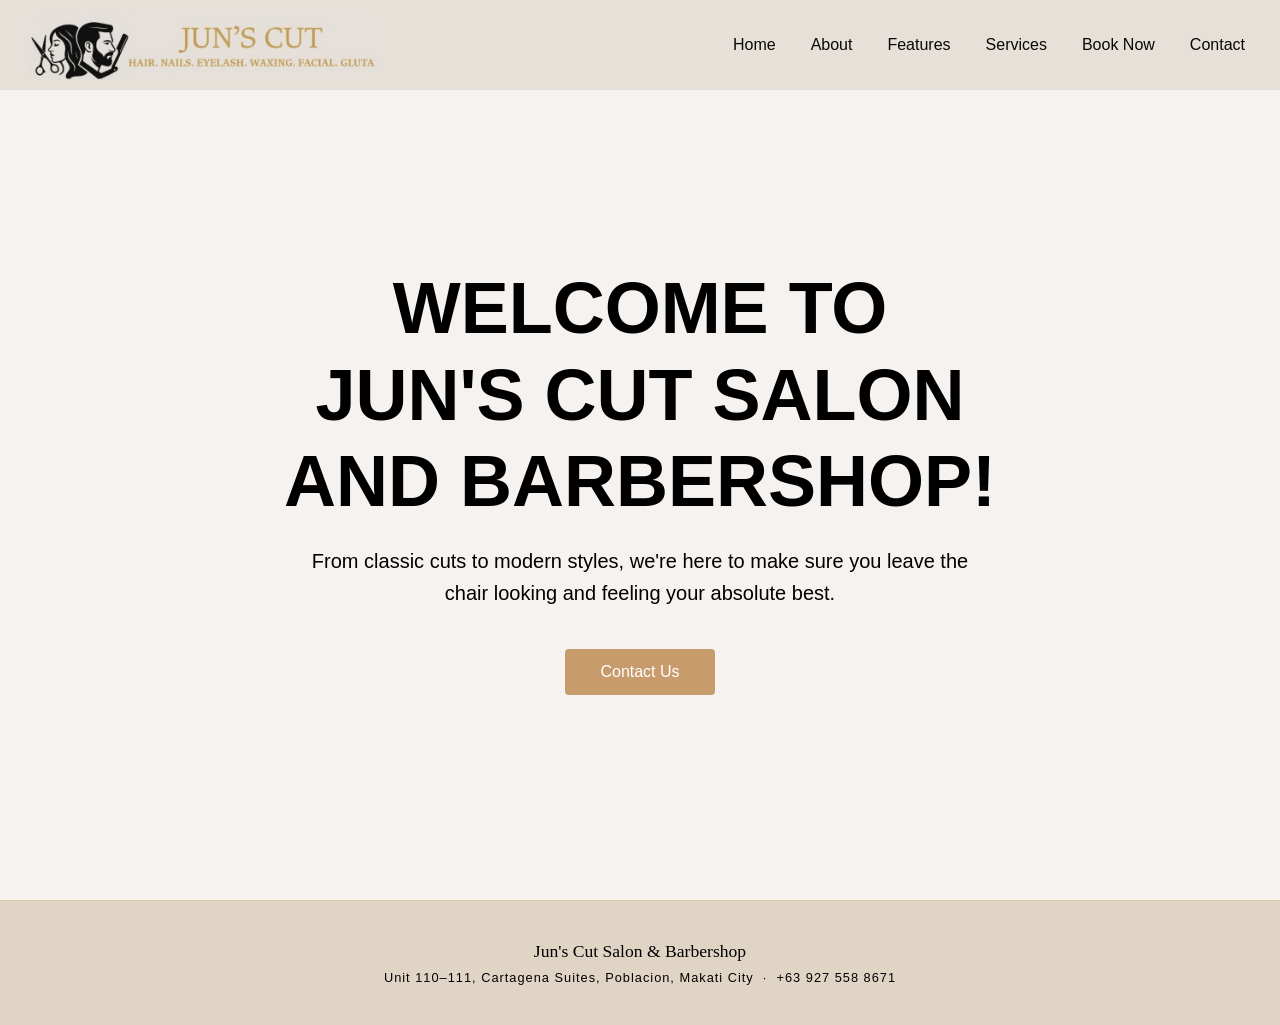
==== commit 3804504f: "Add files via upload" ====
--- a/index.html
+++ b/index.html
@@ -15,11 +15,6 @@
         <nav class="navbar">
             <a href="home.html" class="nav-logo">
                 <img src="./junscut.jpg" alt="Logo" class="logo">
-                <button class="hamburger">
-                    <span></span>
-                    <span></span>
-                    <span></span>
-                </button>
             </a>
             <ul class="nav-menu">
                 <li class="nav-item">
@@ -31,25 +26,15 @@
                 <li class="nav-item">
                     <a href="features.html" class="nav-link">Features</a>
                 </li>
-                <li class="nav-item dropdown-nav">
-                    <a href="services.html" class="nav-link">Services <i class="fas fa-chevron-down"></i></a>
-                    <ul class="nav-dropdown-menu">
-                        <li><a href="services.html" data-category="hair">Hair Services</a></li>
-                        <li><a href="services.html" data-category="color">Color Services</a></li>
-                        <li><a href="services.html" data-category="brazilian">Brazilian & Rebond</a></li>
-                        <li><a href="services.html" data-category="treatment">Treatment</a></li>
-                        <li><a href="services.html" data-category="removal">Removal Services</a></li>
-                        <li><a href="services.html" data-category="nail">Nail Care</a></li>
-                        <li><a href="services.html" data-category="addons">Add-Ons</a></li>
-                        <li><a href="services.html" data-category="waxing">Waxing</a></li>
-                        <li><a href="services.html" data-category="other">Other Services</a></li>
-                    </ul>
+                <li class="nav-item">
+                    <a href="services.html" class="nav-link">Services</a>
+                    
                 </li>
                 <li class="nav-item">
                     <a href="book.html" class="nav-link">Book Now</a>
                 </li>
                 <li class="nav-item">
-                    <a href="contacts.html" class="nav-link">Contact</a>
+                    <a href="contact.html" class="nav-link">Contact</a>
                 </li>
             </ul>
         </nav>
@@ -62,7 +47,7 @@
                 <p>From classic cuts to modern styles, we're here to make sure you leave the chair looking and
                     feeling your absolute best.</p>
                 <div class="hero-buttons">
-                    <a href="contacts.html" class="btn-primary">Contact Us</a>
+                    <a href="contact.html" class="btn-primary">Contact Us</a>
                 </div>
             </div>
         </section>
--- a/style.css
+++ b/style.css
@@ -24,7 +24,7 @@
 }
 
 body {
-    background-color: rgb(229, 224, 218);
+    background-color: #f5f2ef;
 }
 
 header {
@@ -85,63 +85,6 @@
     background: rgb(182, 176, 180);
 }
 
-.dropdown-nav {
-    position: relative;
-}
-
-.dropdown-nav .nav-link {
-    display: flex;
-    align-items: center;
-    gap: 5px;
-}
-
-.dropdown-nav .nav-link i {
-    font-size: 10px;
-    transition: transform 0.3s ease;
-}
-
-.dropdown-nav:hover .nav-link i {
-    transform: rotate(180deg);
-}
-
-.nav-dropdown-menu {
-    position: absolute;
-    top: 100%;
-    left: 0;
-    background: white;
-    min-width: 200px;
-    border-radius: 8px;
-    box-shadow: 0 8px 25px rgba(0, 0, 0, 0.15);
-    opacity: 0;
-    visibility: hidden;
-    transform: translateY(10px);
-    transition: all 0.3s ease;
-    z-index: 1000;
-    list-style: none;
-    padding: 8px 0;
-}
-
-.dropdown-nav:hover .nav-dropdown-menu {
-    opacity: 1;
-    visibility: visible;
-    transform: translateY(0);
-}
-
-.nav-dropdown-menu li a {
-    display: block;
-    padding: 10px 20px;
-    color: #333;
-    text-decoration: none;
-    font-size: 14px;
-    transition: all 0.2s ease;
-    white-space: nowrap;
-}
-
-.nav-dropdown-menu li a:hover {
-    background: #c89b6d;
-    color: white;
-}
-
 .hero-section {
     min-height: 100vh;
     padding: 120px 20px 60px;
@@ -288,7 +231,7 @@
 
 .features {
     padding: 60px 0;
-    background: #ffe5c4;
+    background: #f5f2ef;
 }
 
 .features h1 {
@@ -299,9 +242,9 @@
     color: rgb(12, 11, 12);
     text-transform: uppercase;
     margin-bottom: 40px;
-    margin-top: 1px;
+    margin-top: 40px;
     padding: 20px;
-    text-align: left;
+    text-align: center;
 }
 
 .left {
@@ -389,7 +332,7 @@
 }
 
 .services {
-    background: #e6e0d9;
+    background: #f5f2ef;
     padding: 60px 0;
 }
 
@@ -401,8 +344,9 @@
     color: rgb(12, 11, 12);
     text-transform: uppercase;
     margin-bottom: 40px;
+    margin-top: 40px;
     padding: 20px;
-    text-align: left;
+    text-align: center;
 }
 
 .services-container {
@@ -491,7 +435,7 @@
 }
 
 .booking-section {
-    background: #ffe5c4;
+    background: #f5f2ef;
     padding: 80px 10%;
 }
 
@@ -505,7 +449,8 @@
     font-size: 48px;
     color: #0c0b0c;
     text-align: center;
-    margin-bottom: 15px;
+    margin-bottom: 20px;
+    margin-top: 40px;
 }
 
 .booking-subtitle {
@@ -635,7 +580,7 @@
 }
 
 .contact-section {
-    background: #e6e0d9;
+    background: #    margin-top: 40px;;
     padding: 80px 10%;
     margin-top: 50px;
 }
@@ -744,6 +689,18 @@
     text-align: center;
     margin-top: 30px;
 }
+footer {
+  background-color: #e0d5c5;
+  border-top: 1px solid rgba(201,168,76,0.2);
+  padding: 40px 5%;
+  text-align: center;
+}
+footer p {
+  color: black;
+  font-size: 0.8rem;
+  letter-spacing: 1px;
+}
+footer .foot-gold { color: var(--gold); font-family: 'Playfair Display', serif; font-size: 1.1rem; margin-bottom: 8px; }
 
 @media (max-width: 968px) {
     .about-container {
@@ -909,4 +866,4 @@
         font-size: 40px;
         line-height: 50px;
     }
-}+}
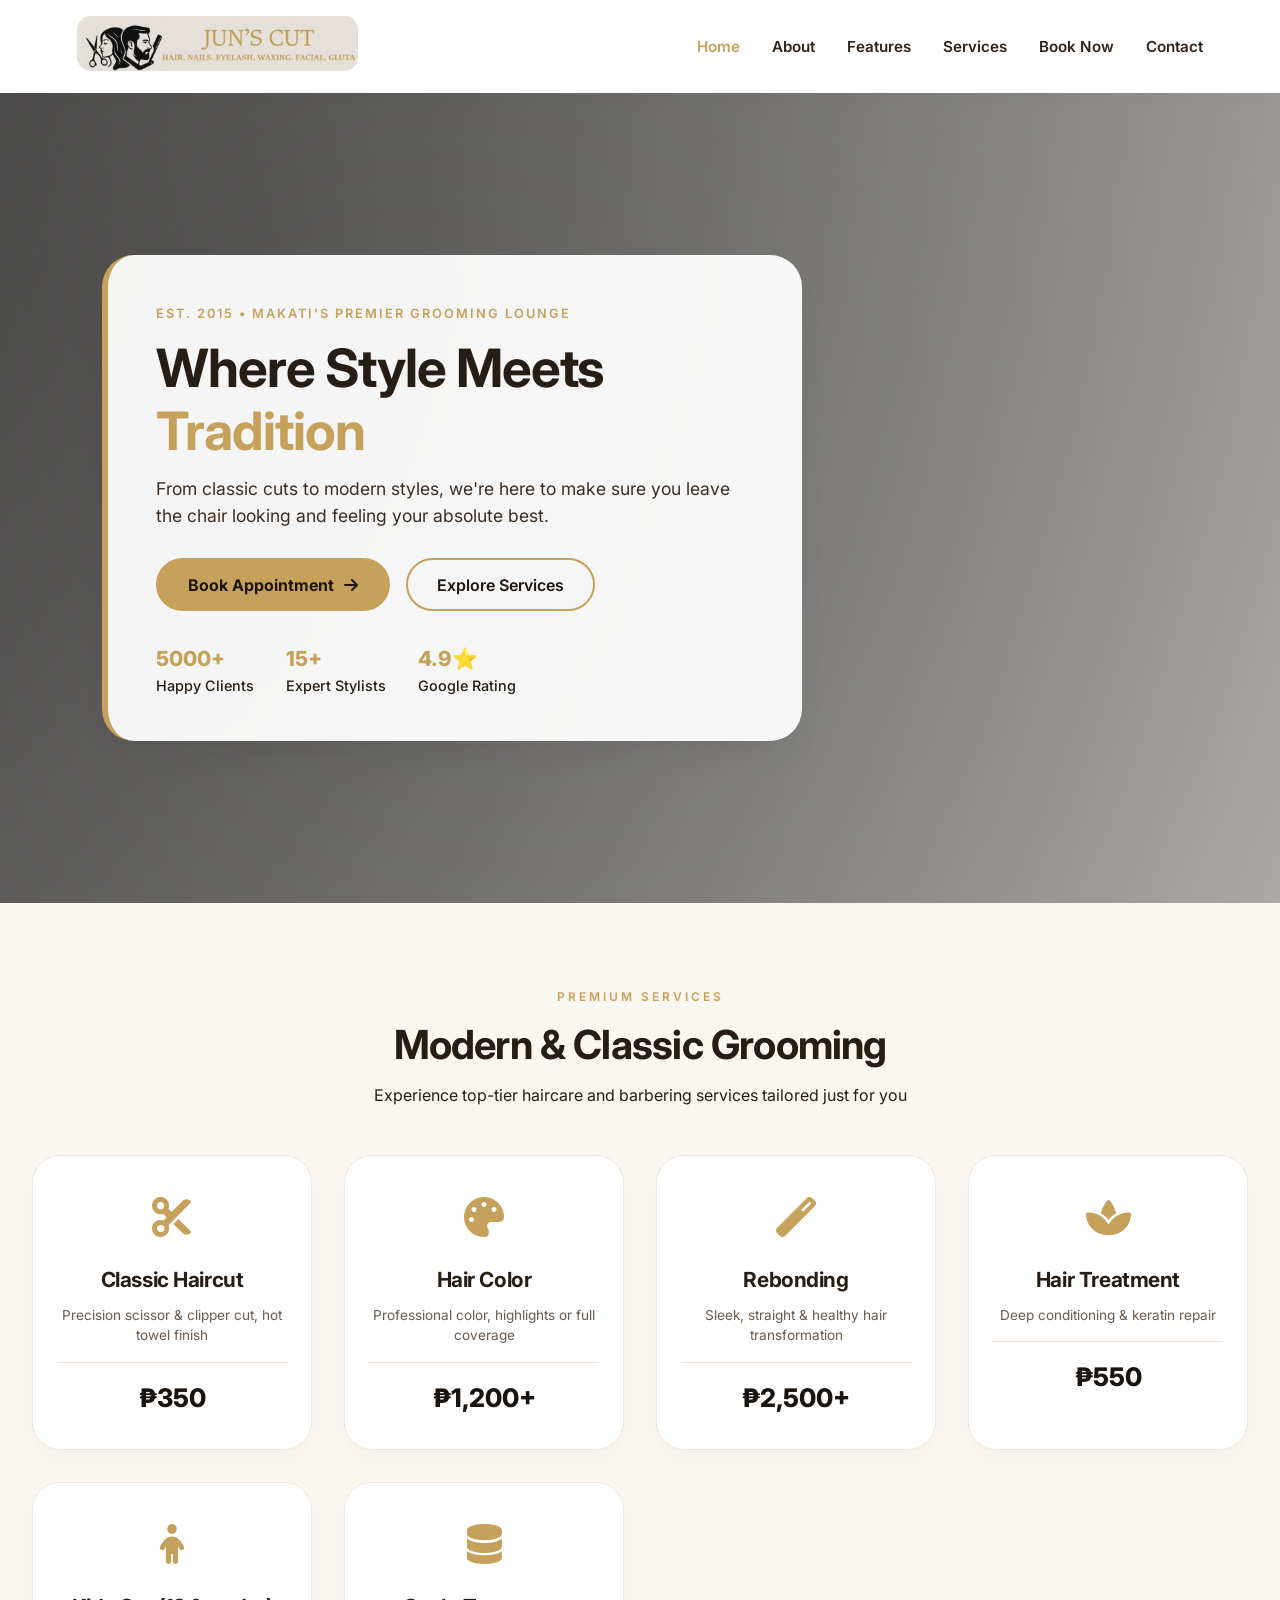
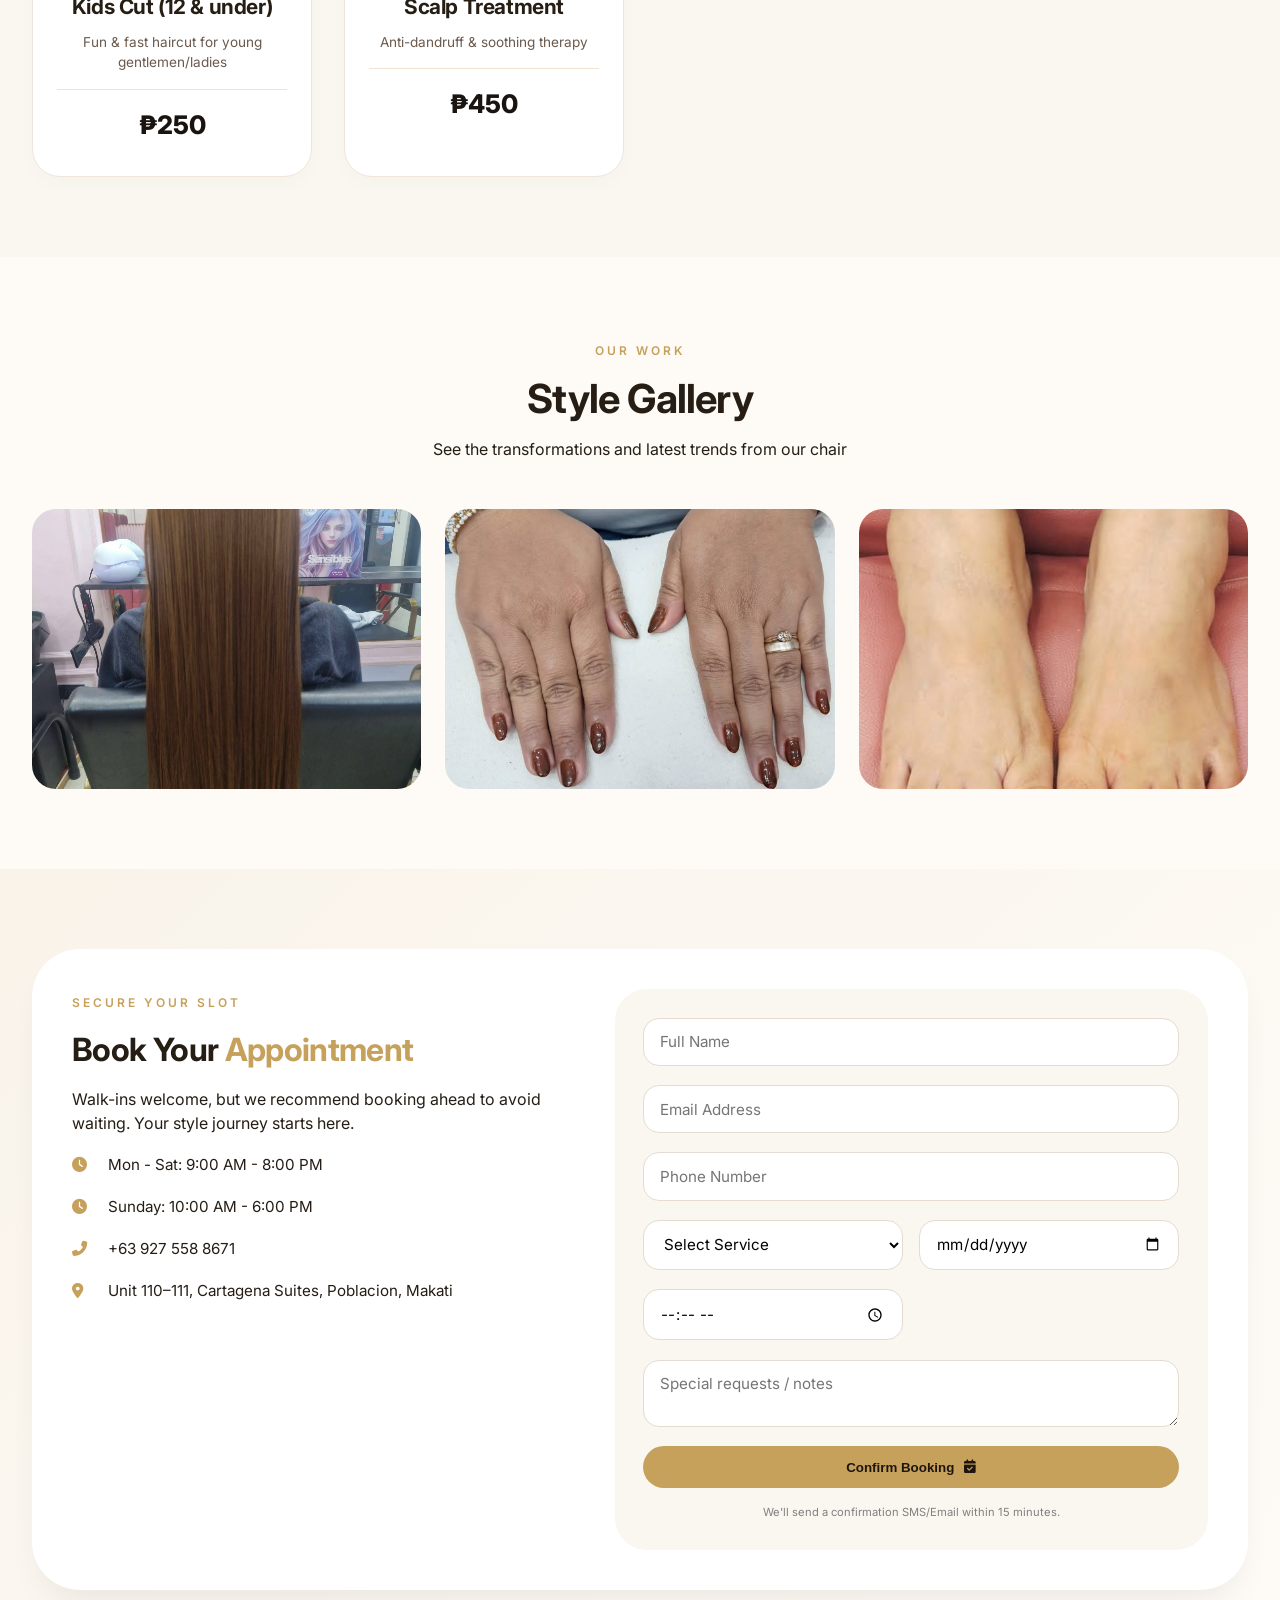
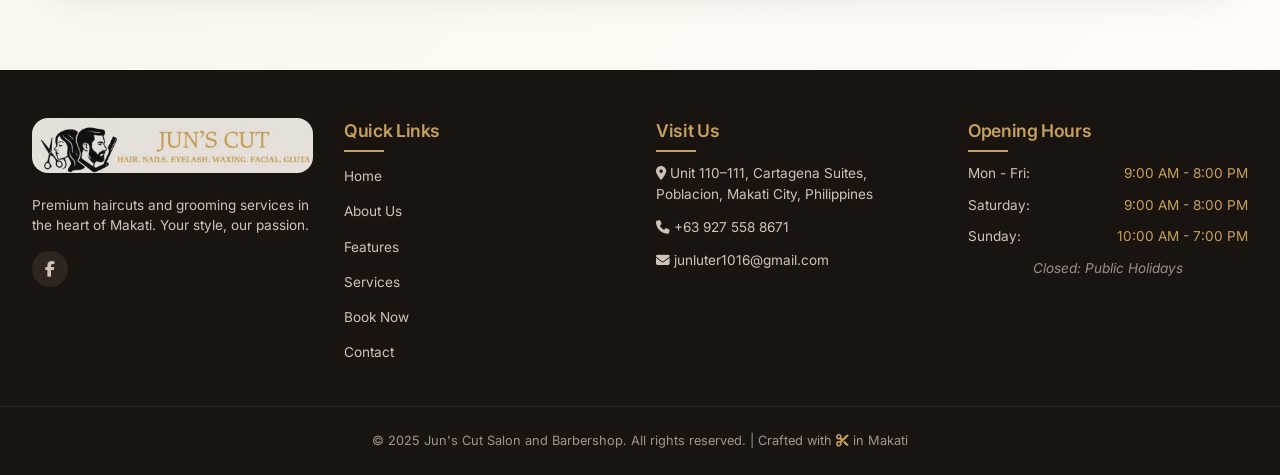
==== commit f813c2b9: "Add files via upload" ====
--- a/index.html
+++ b/index.html
@@ -3,22 +3,26 @@
 
 <head>
     <meta charset="UTF-8">
-    <meta name="viewport" content="width=device-width, initial-scale=1.0">
-    <title>Jun's Cut Salon and Barbershop</title>
+    <meta name="viewport" content="width=device-width, initial-scale=1.0, viewport-fit=cover">
+    <title>Jun's Cut Salon and Barbershop | Premium Grooming in Makati</title>
     <link rel="stylesheet" href="style.css">
     <link rel="icon" type="image/jpg" href="./favicon.jpg">
     <link rel="stylesheet" href="https://cdnjs.cloudflare.com/ajax/libs/font-awesome/6.6.0/css/all.min.css">
+    <link href="https://fonts.googleapis.com/css2?family=Inter:opsz,wght@14..32,300;14..32,400;14..32,500;14..32,600;14..32,700;14..32,800&display=swap" rel="stylesheet">
 </head>
 
 <body>
     <header>
         <nav class="navbar">
-            <a href="home.html" class="nav-logo">
-                <img src="./junscut.jpg" alt="Logo" class="logo">
+            <a href="index.html" class="nav-logo">
+                <img src="./junscut.jpg" alt="Jun's Cut Salon Logo" class="logo">
             </a>
-            <ul class="nav-menu">
-                <li class="nav-item">
-                    <a href="index.html" class="nav-link">Home</a>
+            <button class="mobile-toggle" id="mobileToggle" aria-label="Toggle navigation">
+                <i class="fas fa-bars"></i>
+            </button>
+            <ul class="nav-menu" id="navMenu">
+                <li class="nav-item">
+                    <a href="index.html" class="nav-link active">Home</a>
                 </li>
                 <li class="nav-item">
                     <a href="about.html" class="nav-link">About</a>
@@ -28,7 +32,6 @@
                 </li>
                 <li class="nav-item">
                     <a href="services.html" class="nav-link">Services</a>
-                    
                 </li>
                 <li class="nav-item">
                     <a href="book.html" class="nav-link">Book Now</a>
@@ -41,20 +44,201 @@
     </header>
 
     <main>
+        <!-- Hero Banner Section -->
         <section id="home" class="hero-section">
-            <div class="centered-content">
-                <h1>Welcome to Jun's Cut Salon and Barbershop!</h1>
-                <p>From classic cuts to modern styles, we're here to make sure you leave the chair looking and
-                    feeling your absolute best.</p>
+            <div class="hero-overlay"></div>
+            <div class="hero-content">
+                <span class="hero-badge">Est. 2015 • Makati's Premier Grooming Lounge</span>
+                <h1>Where Style Meets <span class="gold-text">Tradition</span></h1>
+                <p>From classic cuts to modern styles, we're here to make sure you leave the chair looking and feeling your absolute best.</p>
                 <div class="hero-buttons">
-                    <a href="contact.html" class="btn-primary">Contact Us</a>
-                </div>
-            </div>
-        </section>
-  <footer>
-    <div class="foot-gold">Jun's Cut Salon & Barbershop</div>
-    <p>Unit 110–111, Cartagena Suites, Poblacion, Makati City &nbsp;·&nbsp; +63 927 558 8671</p>
-  </footer>
+                    <a href="#booking" class="btn-primary">Book Appointment <i class="fas fa-arrow-right"></i></a>
+                    <a href="#services" class="btn-outline">Explore Services</a>
+                </div>
+                <div class="hero-stats">
+                    <div class="stat"><span>5000+</span> Happy Clients</div>
+                    <div class="stat"><span>15+</span> Expert Stylists</div>
+                    <div class="stat"><span>4.9⭐</span> Google Rating</div>
+                </div>
+            </div>
+        </section>
+
+        <section id="services" class="services-section">
+            <div class="container">
+                <div class="section-header">
+                    <span class="section-tag">Premium Services</span>
+                    <h2>Modern & Classic Grooming</h2>
+                    <p>Experience top-tier haircare and barbering services tailored just for you</p>
+                </div>
+                <div class="services-grid">
+                    <div class="service-card">
+                        <div class="service-icon"><i class="fas fa-cut"></i></div>
+                        <h3>Classic Haircut</h3>
+                        <p>Precision scissor & clipper cut, hot towel finish</p>
+                        <div class="price">₱350</div>
+                    </div>
+                    <div class="service-card">
+                        <div class="service-icon"><i class="fas fa-palette"></i></div>
+                        <h3>Hair Color</h3>
+                        <p>Professional color, highlights or full coverage</p>
+                        <div class="price">₱1,200+</div>
+                    </div>
+                    <div class="service-card">
+                        <div class="service-icon"><i class="fas fa-magic"></i></div>
+                        <h3>Rebonding</h3>
+                        <p>Sleek, straight & healthy hair transformation</p>
+                        <div class="price">₱2,500+</div>
+                    </div>
+                    <div class="service-card">
+                        <div class="service-icon"><i class="fas fa-spa"></i></div>
+                        <h3>Hair Treatment</h3>
+                        <p>Deep conditioning & keratin repair</p>
+                        <div class="price">₱550</div>
+                    </div>
+                    <div class="service-card">
+                        <div class="service-icon"><i class="fas fa-child"></i></div>
+                        <h3>Kids Cut (12 & under)</h3>
+                        <p>Fun & fast haircut for young gentlemen/ladies</p>
+                        <div class="price">₱250</div>
+                    </div>
+                    <div class="service-card">
+                        <div class="service-icon"><i class="fas fa-database"></i></div>
+                        <h3>Scalp Treatment</h3>
+                        <p>Anti-dandruff & soothing therapy</p>
+                        <div class="price">₱450</div>
+                    </div>
+                </div>
+            </div>
+        </section>
+
+        <!-- Gallery Section -->
+        <section id="gallery" class="gallery-section">
+            <div class="container">
+                <div class="section-header">
+                    <span class="section-tag">Our Work</span>
+                    <h2>Style Gallery</h2>
+                    <p>See the transformations and latest trends from our chair</p>
+                </div>
+                <div class="gallery-grid">
+                    <div class="gallery-item">
+                        <img src="./hair.jpg" alt="Protein straightening bond Treatment with haircolor">
+                        <div class="gallery-overlay"><span>Protein Straightening Bond Treatment with Hair Color</span></div>
+                    </div>
+                    <div class="gallery-item">
+                        <img src="./manicure.jpg" alt="Manicure">
+                        <div class="gallery-overlay"><span>Manicure</span></div>
+                    </div>
+                    <div class="gallery-item">
+                        <img src="./pedicure.jpg" alt="Pedicure">
+                        <div class="gallery-overlay"><span>Pedicure</span></div>
+                    </div>
+                </div>
+            </div>
+        </section>
+
+        <!-- Online Booking Form (No Barber/Stylist Field) -->
+        <section id="booking" class="booking-section">
+            <div class="container">
+                <div class="booking-wrapper">
+                    <div class="booking-info">
+                        <span class="section-tag">Secure your slot</span>
+                        <h2>Book Your <span class="gold-text">Appointment</span></h2>
+                        <p>Walk-ins welcome, but we recommend booking ahead to avoid waiting. Your style journey starts here.</p>
+                        <div class="info-row"><i class="fas fa-clock"></i> Mon - Sat: 9:00 AM - 8:00 PM</div>
+                        <div class="info-row"><i class="fas fa-clock"></i> Sunday: 10:00 AM - 6:00 PM</div>
+                        <div class="info-row"><i class="fas fa-phone-alt"></i> +63 927 558 8671</div>
+                        <div class="info-row"><i class="fas fa-map-marker-alt"></i> Unit 110–111, Cartagena Suites, Poblacion, Makati</div>
+                    </div>
+                    <form class="booking-form" id="appointmentForm">
+                        <div class="form-group">
+                            <input type="text" placeholder="Full Name" required id="name">
+                        </div>
+                        <div class="form-group">
+                            <input type="email" placeholder="Email Address" required id="email">
+                        </div>
+                        <div class="form-group">
+                            <input type="tel" placeholder="Phone Number" required id="phone">
+                        </div>
+                        <div class="form-row">
+                            <div class="form-group">
+                                <select required id="service">
+                                    <option value="" disabled selected>Select Service</option>
+                                    <option>Classic Haircut (₱350)</option>
+                                    <option>Hair Color (₱1,200+)</option>
+                                    <option>Rebonding (₱2,500+)</option>
+                                    <option>Hair Treatment (₱550)</option>
+                                    <option>Hot Towel Shave (₱280)</option>
+                                    <option>Beard Grooming (₱220)</option>
+                                    <option>Kids Cut (₱250)</option>
+                                    <option>Scalp Treatment (₱450)</option>
+                                </select>
+                            </div>
+                            <div class="form-group">
+                                <input type="date" required id="date">
+                            </div>
+                        </div>
+                        <div class="form-row">
+                            <div class="form-group">
+                                <input type="time" required id="time">
+                            </div>
+                            <div class="form-group">
+                            </div>
+                        </div>
+                        <div class="form-group">
+                            <textarea rows="2" placeholder="Special requests / notes"></textarea>
+                        </div>
+                        <button type="submit" class="btn-primary btn-full">Confirm Booking <i class="fas fa-calendar-check"></i></button>
+                        <p class="form-note">We'll send a confirmation SMS/Email within 15 minutes.</p>
+                    </form>
+                </div>
+            </div>
+        </section>
+
+        <!-- Enhanced Footer -->
+<footer>
+    <div class="footer-content">
+        <div class="footer-col">
+            <div class="footer-logo">
+                <img src="./junscut.jpg" alt="Jun's Cut Logo">
+            </div>
+            <p>Premium haircuts and grooming services in the heart of Makati. Your style, our passion.</p>
+            <div class="social-links">
+                <a href="https://www.facebook.com/profile.php?id=61584180612265" target="_blank"><i class="fab fa-facebook-f"></i></a>
+            </div>
+        </div>
+        <div class="footer-col">
+            <h4>Quick Links</h4>
+            <ul>
+                <li><a href="index.html">Home</a></li>
+                <li><a href="about.html">About Us</a></li>
+                <li><a href="features.html">Features</a></li>
+                <li><a href="services.html">Services</a></li>
+                <li><a href="book.html">Book Now</a></li>
+                <li><a href="contact.html">Contact</a></li>
+            </ul>
+        </div>
+        <div class="footer-col">
+            <h4>Visit Us</h4>
+            <p><i class="fas fa-location-dot"></i> Unit 110–111, Cartagena Suites,<br> Poblacion, Makati City, Philippines</p>
+            <p><i class="fas fa-phone"></i> +63 927 558 8671</p>
+            <p><i class="fas fa-envelope"></i> junluter1016@gmail.com</p>
+        </div>
+        <div class="footer-col">
+            <h4>Opening Hours</h4>
+            <ul class="hours">
+                <li>Mon - Fri: <span>9:00 AM - 8:00 PM</span></li>
+                <li>Saturday: <span>9:00 AM - 8:00 PM</span></li>
+                <li>Sunday: <span>10:00 AM - 7:00 PM</span></li>
+                <li class="holiday">Closed: Public Holidays</li>
+            </ul>
+        </div>
+    </div>
+    <div class="footer-bottom">
+        <p>&copy; 2025 Jun's Cut Salon and Barbershop. All rights reserved. | Crafted with <i class="fas fa-scissors"></i> in Makati</p>
+    </div>
+</footer>
+
+<script src="script.js"></script>
 </body>
 
-</html>
+</html>
--- a/style.css
+++ b/style.css
@@ -1,869 +1,2327 @@
+/* Reset & Base */
 * {
     margin: 0;
     padding: 0;
     box-sizing: border-box;
-    font-family: "Lora", sans-serif;
-}
-
-html {
+}
+
+body {
+    font-family: 'Inter', sans-serif;
+    background-color: #FEFBF7;
+    color: #261E15;
+    line-height: 1.5;
     scroll-behavior: smooth;
 }
 
-ul {
+:root {
+    --gold: #C6A15B;
+    --gold-dark: #A十七三F;
+    --dark-charcoal: #1A1410;
+    --soft-cream: #FAF6F0;
+    --gray-mid: #6B5A4E;
+    --white: #FFFFFF;
+    --shadow-card: 0 20px 35px -12px rgba(0,0,0,0.08);
+}
+
+/* Typography */
+h1, h2, h3, h4 {
+    font-weight: 700;
+    letter-spacing: -0.02em;
+}
+
+.gold-text {
+    color: var(--gold);
+}
+
+/* Navigation */
+.navbar {
+    display: flex;
+    justify-content: space-between;
+    align-items: center;
+    padding: 1rem 6%;
+    background: var(--white);
+    box-shadow: 0 4px 20px rgba(0,0,0,0.02);
+    position: sticky;
+    top: 0;
+    z-index: 1000;
+    flex-wrap: wrap;
+}
+
+.logo {
+    height: 55px;
+    width: auto;
+    border-radius: 14px;
+    object-fit: cover;
+}
+
+.nav-menu {
+    display: flex;
     list-style: none;
-}
-
-button {
+    gap: 2rem;
+    transition: all 0.3s ease;
+}
+
+.nav-link {
+    text-decoration: none;
+    font-weight: 600;
+    color: #2F241B;
+    font-size: 0.95rem;
+    transition: 0.2s;
+    position: relative;
+}
+
+.nav-link:hover, .nav-link.active {
+    color: var(--gold);
+}
+
+.mobile-toggle {
+    display: none;
+    background: none;
+    border: none;
+    font-size: 1.8rem;
+    color: var(--dark-charcoal);
     cursor: pointer;
-    border: none;
-    background: none;
-}
-
-img {
-    width: 100%;
-}
-
-body {
-    background-color: #f5f2ef;
-}
-
-header {
-    background: rgb(229, 224, 218);
-}
-
-header .navbar {
-    display: flex;
-    padding: 10px 20px;
+}
+
+/* Hero Section */
+.hero-section {
+    background: linear-gradient(107deg, rgba(0,0,0,0.6) 0%, rgba(0,0,0,0.25) 100%), url('https://images.pexels.com/photos/3993449/beard-trimming-barber-shop-3993449.jpg?auto=compress&cs=tinysrgb&w=1600');
+    background-size: cover;
+    background-position: center 30%;
+    min-height: 90vh;
+    display: flex;
     align-items: center;
-    justify-content: space-between;
-    flex-wrap: wrap;
-}
-
-.logo {
-    width: auto;
-    height: 70px;
-    border-radius: 15%;
-    display: block;
-}
-
-.navbar .nav-logo {
-    display: flex;
-    align-items: center;
-    flex-shrink: 0;
-}
-
-.navbar .nav-menu {
-    display: flex;
-    gap: 5px;
-    align-items: center;
-    flex-wrap: wrap;
-    justify-content: flex-end;
-}
-
-.navbar .nav-menu .nav-link {
-    padding: 10px 15px;
-    color: rgb(8, 8, 8);
-    font-size: 16px;
-    border-radius: 8px;
-    transition: 0.3s ease;
-    text-decoration: none;
-    white-space: nowrap;
-    display: inline-block;
-}
-
-.navbar {
-    position: fixed;
+    position: relative;
+}
+
+.hero-overlay {
+    position: absolute;
     top: 0;
     left: 0;
     width: 100%;
-    background-color: #e6e0d9;
-    z-index: 1000;
-}
-
-.navbar .nav-menu .nav-link:hover {
-    color: rgb(54, 53, 54);
-    background: rgb(182, 176, 180);
-}
-
-.hero-section {
-    min-height: 100vh;
-    padding: 120px 20px 60px;
-    display: flex;
+    height: 100%;
+    background: radial-gradient(circle at 20% 30%, rgba(0,0,0,0.3) 0%, rgba(0,0,0,0.1) 100%);
+}
+
+.hero-content {
+    max-width: 700px;
+    margin-left: 8%;
+    background: rgba(255,255,255,0.94);
+    padding: 2.8rem 3rem;
+    border-radius: 32px;
+    backdrop-filter: blur(2px);
+    box-shadow: var(--shadow-card);
+    border-left: 6px solid var(--gold);
+    position: relative;
+    z-index: 2;
+}
+
+.hero-badge {
+    font-size: 0.8rem;
+    text-transform: uppercase;
+    letter-spacing: 2px;
+    color: var(--gold);
+    font-weight: 600;
+}
+
+.hero-content h1 {
+    font-size: 3.3rem;
+    margin: 0.8rem 0;
+    line-height: 1.2;
+}
+
+.hero-content p {
+    font-size: 1.1rem;
+    color: #3a2e24;
+    margin-bottom: 1.8rem;
+}
+
+.hero-buttons {
+    display: flex;
+    gap: 1rem;
+    flex-wrap: wrap;
+}
+
+.btn-primary {
+    background: var(--gold);
+    color: #1F150E;
+    padding: 0.85rem 2rem;
+    border-radius: 50px;
+    font-weight: 700;
+    text-decoration: none;
+    display: inline-flex;
+    align-items: center;
+    gap: 10px;
+    transition: 0.2s;
+    border: none;
+}
+
+.btn-primary:hover {
+    background: #B28A46;
+    transform: translateY(-2px);
+}
+
+.btn-outline {
+    background: transparent;
+    border: 2px solid var(--gold);
+    color: #1F150E;
+    padding: 0.8rem 1.8rem;
+    border-radius: 50px;
+    font-weight: 600;
+    text-decoration: none;
+    transition: 0.2s;
+}
+
+.btn-outline:hover {
+    background: var(--gold);
+    border-color: var(--gold);
+}
+
+.hero-stats {
+    display: flex;
+    gap: 2rem;
+    margin-top: 2rem;
+    font-size: 0.9rem;
+    font-weight: 500;
+}
+
+.hero-stats span {
+    font-weight: 800;
+    font-size: 1.3rem;
+    color: var(--gold);
+    display: block;
+}
+
+/* Common container & section */
+.container {
+    max-width: 1280px;
+    margin: 0 auto;
+    padding: 0 2rem;
+}
+
+.section-header {
+    text-align: center;
+    margin-bottom: 3rem;
+}
+
+.section-tag {
+    color: var(--gold);
+    text-transform: uppercase;
+    letter-spacing: 3px;
+    font-size: 0.75rem;
+    font-weight: 600;
+}
+
+.section-header h2 {
+    font-size: 2.5rem;
+    margin: 0.5rem 0;
+}
+
+/* Services Grid */
+.services-section {
+    padding: 5rem 0;
+    background: var(--soft-cream);
+}
+
+.services-grid {
+    display: grid;
+    grid-template-columns: repeat(auto-fit, minmax(240px, 1fr));
+    gap: 2rem;
+}
+
+.service-card {
+    background: var(--white);
+    padding: 2rem 1.5rem;
+    border-radius: 28px;
+    text-align: center;
+    transition: 0.25s;
+    box-shadow: 0 8px 20px rgba(0,0,0,0.02);
+    border: 1px solid #f0e5db;
+}
+
+.service-card:hover {
+    transform: translateY(-6px);
+    box-shadow: 0 20px 30px -12px rgba(0,0,0,0.1);
+}
+
+.service-icon {
+    font-size: 2.5rem;
+    color: var(--gold);
+    margin-bottom: 1rem;
+}
+
+.service-card h3 {
+    font-size: 1.3rem;
+    margin-bottom: 0.6rem;
+}
+
+.service-card p {
+    color: var(--gray-mid);
+    font-size: 0.85rem;
+    margin-bottom: 1rem;
+}
+
+.price {
+    font-weight: 800;
+    font-size: 1.6rem;
+    color: var(--dark-charcoal);
+    border-top: 1px solid #f0e2d5;
+    padding-top: 1rem;
+    margin-top: 0.5rem;
+}
+
+/* Gallery */
+.gallery-section {
+    padding: 5rem 0;
+}
+
+.gallery-grid {
+    display: grid;
+    grid-template-columns: repeat(auto-fit, minmax(280px, 1fr));
+    gap: 1.5rem;
+}
+
+.gallery-item {
+    position: relative;
+    border-radius: 24px;
+    overflow: hidden;
+    height: 280px;
+    cursor: pointer;
+}
+
+.gallery-item img {
+    width: 100%;
+    height: 100%;
+    object-fit: cover;
+    transition: 0.4s;
+}
+
+.gallery-overlay {
+    position: absolute;
+    bottom: 0;
+    background: linear-gradient(0deg, rgba(0,0,0,0.7), transparent);
+    width: 100%;
+    padding: 1rem;
+    color: white;
+    font-weight: 600;
+    transform: translateY(100%);
+    transition: 0.2s;
+}
+
+.gallery-item:hover .gallery-overlay {
+    transform: translateY(0);
+}
+.gallery-item:hover img {
+    transform: scale(1.05);
+}
+
+/* Booking Section */
+.booking-section {
+    background: linear-gradient(135deg, #F9F3EA 0%, #FEFBF7 100%);
+    padding: 5rem 0;
+}
+
+.booking-wrapper {
+    display: grid;
+    grid-template-columns: 1fr 1.2fr;
+    gap: 3rem;
+    background: white;
+    border-radius: 48px;
+    padding: 2.5rem;
+    box-shadow: var(--shadow-card);
+}
+
+.booking-info h2 {
+    font-size: 2rem;
+    margin: 0.8rem 0;
+}
+
+.info-row {
+    margin: 1.2rem 0;
+    display: flex;
+    align-items: center;
+    gap: 12px;
+    font-size: 0.95rem;
+}
+
+.info-row i {
+    color: var(--gold);
+    width: 24px;
+}
+
+.booking-form {
+    background: var(--soft-cream);
+    padding: 1.8rem;
+    border-radius: 32px;
+}
+
+.form-group {
+    margin-bottom: 1.2rem;
+}
+
+.form-group input, .form-group select, .form-group textarea {
+    width: 100%;
+    padding: 0.9rem 1rem;
+    border: 1px solid #E5DBD0;
+    border-radius: 60px;
+    font-family: inherit;
+    background: white;
+    transition: 0.2s;
+}
+
+.form-group textarea {
+    border-radius: 24px;
+    resize: vertical;
+}
+
+.form-row {
+    display: grid;
+    grid-template-columns: 1fr 1fr;
+    gap: 1rem;
+}
+
+.btn-full {
+    width: 100%;
     justify-content: center;
-    align-items: center;
-}
-
-.centered-content h1 {
-    font-family: "Lora", sans-serif;
-    font-size: clamp(32px, 6vw, 72px);
-    line-height: 1.2;
-    text-transform: uppercase;
+    border: none;
+    cursor: pointer;
+}
+
+.form-note {
+    font-size: 0.7rem;
     text-align: center;
-    margin: 0 auto 20px auto;
-    padding: 0 15px;
-}
-
-.centered-content p {
-    font-family: "Lora", sans-serif;
-    font-size: clamp(14px, 2.5vw, 20px);
-    line-height: 1.6;
-    max-width: 700px;
-    text-align: center;
+    margin-top: 1rem;
+    color: gray;
+}
+
+/* ========== FOOTER - FULLY RESPONSIVE (FIXED FOR iPAD/TABLET) ========== */
+
+footer {
+    background: #1A1410;
+    color: #e3d9d0;
+    padding-top: 3rem;
+    margin-top: auto;
+}
+
+.footer-content {
+    max-width: 1280px;
     margin: 0 auto;
-    padding: 0 15px;
-}
-
-.centered-content {
-    max-width: 750px;
-}
-
-.hero-buttons {
-    margin-top: 40px;
-    display: flex;
+    display: grid;
+    grid-template-columns: repeat(4, 1fr);
+    gap: 2rem;
+    padding: 0 2rem 2rem;
+}
+
+/* Footer Columns */
+.footer-col {
+    min-width: 0;
+}
+
+.footer-logo img {
+    height: 55px;
+    border-radius: 16px;
+    margin-bottom: 1rem;
+    object-fit: cover;
+}
+
+.footer-col p {
+    font-size: 0.85rem;
+    line-height: 1.5;
+    color: #cfc3b9;
+    margin-bottom: 0.8rem;
+}
+
+.footer-col h4 {
+    color: var(--gold);
+    margin-bottom: 1.2rem;
+    font-size: 1.1rem;
+    font-weight: 600;
+    position: relative;
+    display: inline-block;
+}
+
+.footer-col h4:after {
+    content: '';
+    position: absolute;
+    bottom: -8px;
+    left: 0;
+    width: 40px;
+    height: 2px;
+    background: var(--gold);
+}
+
+.footer-col ul {
+    list-style: none;
+    padding: 0;
+}
+
+.footer-col ul li {
+    margin-bottom: 0.7rem;
+}
+
+.footer-col ul li a {
+    text-decoration: none;
+    color: #cfc3b9;
+    transition: 0.2s;
+    font-size: 0.85rem;
+}
+
+.footer-col ul li a:hover {
+    color: var(--gold);
+    padding-left: 5px;
+}
+
+.footer-col .hours li {
+    display: flex;
+    justify-content: space-between;
+    font-size: 0.85rem;
+    color: #cfc3b9;
+}
+
+.footer-col .hours li span {
+    color: var(--gold);
+}
+
+.footer-col .hours .holiday {
+    margin-top: 10px;
+    font-style: italic;
+    opacity: 0.7;
     justify-content: center;
-    align-items: center;
-    gap: 20px;
-}
-
-.btn-primary {
-    background-color: #c89b6d;
-    color: white;
-    padding: 14px 35px;
-    text-decoration: none;
-    border-radius: 4px;
-    font-weight: 500;
-}
-
-.btn-primary:hover {
-    background-color: #000000;
-}
-
-.btn-outline:hover {
-    background-color: #000000;
-    color: white;
-}
-
-.left-side-content h1 {
-    font-family: "Lora", sans-serif;
-    font-weight: 500;
-    font-size: 80px;
-    display: flex;
-    line-height: 95px;
-    color: rgb(12, 11, 12);
-    text-transform: uppercase;
-    margin-bottom: 10px;
-    margin-top: 50px;
-}
-
-.left-side-content p {
-    font-family: "Lora", sans-serif;
-    font-weight: 200;
-    font-size: 20px;
-    display: flex;
+}
+
+/* Social Links */
+.social-links {
+    display: flex;
+    gap: 0.8rem;
+    margin-top: 1rem;
+    flex-wrap: wrap;
+}
+
+.social-links a {
+    width: 36px;
+    height: 36px;
+    background: #2E251F;
+    border-radius: 50%;
+    display: inline-flex;
     align-items: center;
     justify-content: center;
-    flex-direction: column;
-    border-radius: 2px;
-    margin-bottom: 20px;
-    margin-top: 50px;
-}
-
-.left-side-content {
-    width: 50%;
+    transition: 0.2s;
+    color: #cfc3b9;
+    text-decoration: none;
+}
+
+.social-links a:hover {
+    background: var(--gold);
+    color: #1A1410;
+    transform: translateY(-3px);
+}
+
+/* Footer Bottom */
+.footer-bottom {
+    text-align: center;
+    padding: 1.5rem;
+    border-top: 1px solid #2E251F;
+    font-size: 0.8rem;
+    color: #a0968c;
+}
+
+.footer-bottom i {
+    color: var(--gold);
+}
+
+/* ========== RESPONSIVE FOOTER FOR iPAD/TABLET ========== */
+
+/* iPad Pro & Large Tablets (1024px - 1280px) */
+@media (max-width: 1200px) {
+    .footer-content {
+        gap: 1.5rem;
+        padding: 0 1.5rem 2rem;
+    }
+}
+
+/* iPad & Medium Tablets (768px - 1024px) */
+@media (max-width: 992px) {
+    .footer-content {
+        grid-template-columns: repeat(2, 1fr);
+        gap: 2rem;
+    }
+    
+    .footer-col {
+        text-align: left;
+    }
+    
+    .footer-col h4:after {
+        left: 0;
+        right: auto;
+    }
+    
+    .social-links {
+        justify-content: flex-start;
+    }
+}
+
+/* Small Tablets & Large Phones (576px - 768px) */
+@media (max-width: 768px) {
+    footer {
+        padding-top: 2rem;
+    }
+    
+    .footer-content {
+        grid-template-columns: 1fr;
+        gap: 1.8rem;
+        padding: 0 1.5rem 1.5rem;
+        text-align: center;
+    }
+    
+    .footer-col {
+        text-align: center;
+    }
+    
+    .footer-col h4:after {
+        left: 50%;
+        transform: translateX(-50%);
+        right: auto;
+    }
+    
+    .footer-col .hours li {
+        justify-content: center;
+        gap: 1rem;
+    }
+    
+    .social-links {
+        justify-content: center;
+    }
+    
+    .footer-bottom {
+        padding: 1rem;
+        font-size: 0.7rem;
+    }
+}
+
+/* Mobile Phones (below 576px) */
+@media (max-width: 576px) {
+    .footer-content {
+        padding: 0 1rem 1.5rem;
+        gap: 1.5rem;
+    }
+    
+    .footer-logo img {
+        height: 45px;
+    }
+    
+    .footer-col h4 {
+        font-size: 1rem;
+        margin-bottom: 1rem;
+    }
+    
+    .footer-col p,
+    .footer-col ul li a,
+    .footer-col .hours li {
+        font-size: 0.8rem;
+    }
+    
+    .social-links a {
+        width: 32px;
+        height: 32px;
+    }
+}
+
+/* Add these styles to your existing style.css file */
+
+/* ========== PAGE HERO (for inner pages) ========== */
+.page-hero {
+    background: linear-gradient(107deg, rgba(0,0,0,0.65) 0%, rgba(0,0,0,0.4) 100%), url('https://images.pexels.com/photos/3184418/pexels-photo-3184418.jpeg?auto=compress&cs=tinysrgb&w=1600');
+    background-size: cover;
+    background-position: center;
+    min-height: 40vh;
+    display: flex;
+    align-items: center;
+    justify-content: center;
+    text-align: center;
+    position: relative;
+}
+
+.about-hero {
+    background: linear-gradient(107deg, rgba(0,0,0,0.65) 0%, rgba(0,0,0,0.4) 100%), url('https://images.pexels.com/photos/3993449/beard-trimming-barber-shop-3993449.jpg?auto=compress&cs=tinysrgb&w=1600');
+}
+
+.page-hero-overlay {
+    position: absolute;
+    top: 0;
+    left: 0;
+    width: 100%;
     height: 100%;
-    display: flex;
-    flex-direction: column;
-    justify-content: center;
-    padding-left: 135px;
-}
-
-.about {
-    padding: 100px 10%;
-    margin-top: 80px;
-    background: #f5f2ef;
-}
-
-.about-container {
-    display: flex;
+    background: radial-gradient(circle at 30% 40%, rgba(0,0,0,0.2) 0%, rgba(0,0,0,0.1) 100%);
+}
+
+.page-hero-content {
+    position: relative;
+    z-index: 2;
+    color: white;
+}
+
+.page-hero-content h1 {
+    font-size: 3.5rem;
+    font-weight: 800;
+    margin-bottom: 0.5rem;
+}
+
+.page-hero-content p {
+    font-size: 1.2rem;
+    opacity: 0.9;
+}
+
+.breadcrumb {
+    margin-top: 1rem;
+    font-size: 0.9rem;
+}
+
+.breadcrumb a {
+    color: var(--gold);
+    text-decoration: none;
+}
+
+.breadcrumb .current {
+    color: white;
+}
+
+.about-section {
+    padding: 5rem 0;
+    background: var(--white);
+}
+
+.about-grid {
+    display: grid;
+    grid-template-columns: 1fr 1fr;
+    gap: 4rem;
     align-items: center;
-    justify-content: space-between;
-    gap: 60px;
+}
+
+.about-image-wrapper {
+    position: relative;
 }
 
 .about-image {
-    flex: 1;
-    position: relative;
+    border-radius: 32px;
+    overflow: hidden;
+    box-shadow: var(--shadow-card);
 }
 
 .about-image img {
     width: 100%;
     height: auto;
-    aspect-ratio: 16 / 9;
-    border-radius: 20px;
-    border: 10px solid #000;
-    box-shadow: 0 8px 20px rgba(0, 0, 0, 0.15);
-    object-fit: cover;
     display: block;
-}
-
-.about-text {
-    flex: 1;
-    max-width: 650px;
-}
-
-.tag {
-    color: #c89b6d;
-    font-weight: bold;
-    letter-spacing: 2px;
-}
-
-.about-text h2 {
-    font-size: 42px;
-    margin: 15px 0;
-    line-height: 1.2;
+    transition: transform 0.3s;
+}
+
+.about-image:hover img {
+    transform: scale(1.02);
+}
+
+.image-badge {
+    position: absolute;
+    bottom: -20px;
+    right: 20px;
+    background: var(--gold);
+    color: var(--dark-charcoal);
+    padding: 0.8rem 1.5rem;
+    border-radius: 60px;
+    font-weight: 700;
+    font-size: 0.9rem;
+    box-shadow: 0 8px 20px rgba(0,0,0,0.1);
+}
+
+.image-badge i {
+    margin-right: 8px;
+}
+
+.about-text .lead-text {
+    font-size: 1.2rem;
+    font-weight: 500;
+    color: var(--dark-charcoal);
+    margin: 1rem 0;
+    line-height: 1.6;
 }
 
 .about-text p {
-    line-height: 1.7;
-    margin-bottom: 15px;
-    font-size: 18px;
-}
-
-.features {
-    padding: 60px 0;
-    background: #f5f2ef;
-}
-
-.features h1 {
-    font-family: "Lora", sans-serif;
-    font-weight: 500;
-    font-size: 67px;
-    line-height: 95px;
-    color: rgb(12, 11, 12);
-    text-transform: uppercase;
-    margin-bottom: 40px;
-    margin-top: 40px;
-    padding: 20px;
+    color: var(--gray-mid);
+    margin-bottom: 1.2rem;
+    line-height: 1.6;
+}
+
+.about-stats {
+    display: flex;
+    gap: 2rem;
+    margin: 2rem 0;
+    flex-wrap: wrap;
+}
+
+.stat-item {
     text-align: center;
 }
 
-.left {
-    max-width: 1700px;
-    margin: 0 auto;
-    padding: 0 20px;
-    font-family: 'Lora', sans-serif;
-}
-
-.row {
+.stat-number {
+    display: block;
+    font-size: 1.8rem;
+    font-weight: 800;
+    color: var(--gold);
+}
+
+.stat-label {
+    font-size: 0.8rem;
+    color: var(--gray-mid);
+}
+
+/* ========== VALUES SECTION ========== */
+.values-section {
+    padding: 5rem 0;
+    background: var(--soft-cream);
+}
+
+.values-grid {
+    display: grid;
+    grid-template-columns: repeat(auto-fit, minmax(250px, 1fr));
+    gap: 2rem;
+}
+
+.value-card {
+    background: white;
+    padding: 2rem;
+    border-radius: 28px;
+    text-align: center;
+    transition: 0.3s;
+    box-shadow: 0 5px 15px rgba(0,0,0,0.02);
+    border: 1px solid #f0e5db;
+}
+
+.value-card:hover {
+    transform: translateY(-5px);
+    box-shadow: var(--shadow-card);
+}
+
+.value-icon {
+    font-size: 2.5rem;
+    color: var(--gold);
+    margin-bottom: 1rem;
+}
+
+.value-card h3 {
+    margin-bottom: 0.8rem;
+}
+
+.value-card p {
+    color: var(--gray-mid);
+    font-size: 0.9rem;
+    line-height: 1.5;
+}
+
+/* ========== TEAM SECTION ========== */
+.team-section {
+    padding: 5rem 0;
+    background: var(--white);
+}
+
+.team-grid {
+    display: grid;
+    grid-template-columns: repeat(auto-fit, minmax(250px, 1fr));
+    gap: 2rem;
+}
+
+.team-card {
+    background: var(--soft-cream);
+    padding: 2rem 1.5rem;
+    border-radius: 28px;
+    text-align: center;
+    transition: 0.3s;
+}
+
+.team-card:hover {
+    transform: translateY(-5px);
+    box-shadow: var(--shadow-card);
+}
+
+.team-img-placeholder {
+    width: 120px;
+    height: 120px;
+    background: #e8ddd2;
+    border-radius: 50%;
+    margin: 0 auto 1.2rem;
     display: flex;
     align-items: center;
+    justify-content: center;
+}
+
+.team-img-placeholder i {
+    font-size: 4rem;
+    color: var(--gold);
+}
+
+.team-card h3 {
+    font-size: 1.3rem;
+    margin-bottom: 0.3rem;
+}
+
+.team-role {
+    color: var(--gold);
+    font-size: 0.8rem;
+    font-weight: 600;
+    display: block;
+    margin-bottom: 0.8rem;
+}
+
+.team-card p {
+    font-size: 0.85rem;
+    color: var(--gray-mid);
+    margin-bottom: 1rem;
+}
+
+.team-social {
+    display: flex;
+    justify-content: center;
+    gap: 0.8rem;
+}
+
+.team-social a {
+    color: var(--gray-mid);
+    transition: 0.2s;
+    font-size: 1.1rem;
+}
+
+.team-social a:hover {
+    color: var(--gold);
+}
+
+/* ========== TESTIMONIALS SECTION ========== */
+.testimonials-section {
+    padding: 5rem 0;
+    background: linear-gradient(135deg, #F9F3EA 0%, #FEFBF7 100%);
+}
+
+.testimonials-grid {
+    display: grid;
+    grid-template-columns: repeat(auto-fit, minmax(300px, 1fr));
+    gap: 2rem;
+}
+
+.testimonial-card {
+    background: white;
+    padding: 2rem;
+    border-radius: 28px;
+    box-shadow: var(--shadow-card);
+    position: relative;
+}
+
+.quote-icon {
+    color: var(--gold);
+    font-size: 2rem;
+    opacity: 0.3;
+    margin-bottom: 1rem;
+}
+
+.testimonial-card p {
+    font-style: italic;
+    line-height: 1.6;
+    color: var(--text-muted);
+    margin-bottom: 1.5rem;
+}
+
+.client-info strong {
+    display: block;
+    color: var(--dark-charcoal);
+}
+
+.stars {
+    color: var(--gold);
+    font-size: 0.9rem;
+    margin-top: 0.3rem;
+}
+
+/* ========== CTA SECTION ========== */
+.cta-section {
+    padding: 4rem 0;
+    background: var(--dark-charcoal);
+    color: white;
+    text-align: center;
+}
+
+.cta-content h2 {
+    font-size: 2.2rem;
+    margin-bottom: 1rem;
+}
+
+.cta-content p {
+    margin-bottom: 2rem;
+    opacity: 0.8;
+}
+
+.btn-large {
+    padding: 1rem 2.5rem;
+    font-size: 1.1rem;
+}
+
+/* ========== RESPONSIVE ADDITIONS ========== */
+@media (max-width: 992px) {
+    .about-grid {
+        grid-template-columns: 1fr;
+        gap: 2rem;
+    }
+    
+    .page-hero-content h1 {
+        font-size: 2.5rem;
+    }
+}
+
+@media (max-width: 768px) {
+    .about-stats {
+        justify-content: center;
+    }
+    
+    .value-card, .team-card, .testimonial-card {
+        margin: 0 0.5rem;
+    }
+    
+    .cta-content h2 {
+        font-size: 1.6rem;
+    }
+}
+
+@media (max-width: 480px) {
+    .page-hero-content h1 {
+        font-size: 1.8rem;
+    }
+    
+    .image-badge {
+        position: static;
+        margin-top: 1rem;
+        display: inline-block;
+    }
+    
+    .about-stats {
+        gap: 1rem;
+    }
+    
+    .stat-number {
+        font-size: 1.4rem;
+    }
+}
+
+/* Add these styles to your existing style.css file */
+
+/* ========== BOOKING PAGE SPECIFIC STYLES ========== */
+
+.booking-hero {
+    background: linear-gradient(107deg, rgba(0,0,0,0.65) 0%, rgba(0,0,0,0.4) 100%), url('https://images.pexels.com/photos/3993449/beard-trimming-barber-shop-3993449.jpg?auto=compress&cs=tinysrgb&w=1600');
+}
+
+.booking-page-section {
+    padding: 5rem 0;
+    background: linear-gradient(135deg, #F9F3EA 0%, #FEFBF7 100%);
+}
+
+.booking-page-wrapper {
+    display: grid;
+    grid-template-columns: 320px 1fr;
+    gap: 2.5rem;
+    align-items: start;
+}
+
+/* Left Info Panel */
+.booking-info-panel {
+    position: sticky;
+    top: 100px;
+}
+
+.info-card {
+    background: white;
+    border-radius: 24px;
+    padding: 1.5rem;
+    margin-bottom: 1.5rem;
+    box-shadow: 0 5px 20px rgba(0,0,0,0.05);
+    border: 1px solid #f0e5db;
+}
+
+.info-card h3 {
+    font-size: 1.1rem;
+    margin-bottom: 1rem;
+    color: var(--dark-charcoal);
+    display: flex;
+    align-items: center;
+    gap: 8px;
+}
+
+.info-card h3 i {
+    color: var(--gold);
+}
+
+.info-hours {
+    list-style: none;
+}
+
+.info-hours li {
+    display: flex;
     justify-content: space-between;
-    margin-bottom: 60px;
-    gap: 40px;
-}
-
-.row.reverse {
-    flex-direction: row-reverse;
-}
-
-.image-box {
-    flex: 1;
-    display: flex;
-    justify-content: flex-end;
-}
-
-.image-box img {
-    width: 100%;
-    border-radius: 12px;
-    box-shadow: 0 8px 20px rgba(0, 0, 0, 0.1);
-    border: 10px solid #000;
-}
-
-.text-content {
-    flex: 1;
-}
-
-.text-content h2 {
-    color: #000000;
-    font-size: 2rem;
-    margin-bottom: 10px;
-}
-
-.text-content p {
-    color: #555;
-    font-size: 1.1rem;
-    line-height: 1.6;
-}
-
-.left:first-of-type .row.reverse {
-    gap: 20px;
-}
-
-.left:first-of-type .row.reverse .text-content {
-    padding-right: 10px;
-    text-align: right;
-}
-
-.left:first-of-type .row.reverse .text-content h2 {
-    margin-bottom: 5px;
-}
-
-.left:first-of-type .row.reverse .text-content p {
-    margin-top: 0;
-    line-height: 1.4;
-}
-
-.left:nth-of-type(2) .row.reverse {
-    gap: 20px;
-}
-
-.left:nth-of-type(2) .row.reverse .text-content {
-    padding-right: 10px;
-    text-align: right;
-}
-
-.left:nth-of-type(2) .row.reverse .text-content h2 {
-    margin-bottom: 5px;
-}
-
-.left:nth-of-type(2) .row.reverse .text-content p {
-    margin-top: 0;
-    line-height: 1.4;
-}
-
-.services {
-    background: #f5f2ef;
-    padding: 60px 0;
-}
-
-.services h1 {
-    font-family: "Lora", sans-serif;
-    font-weight: 500;
-    font-size: 67px;
-    line-height: 95px;
-    color: rgb(12, 11, 12);
-    text-transform: uppercase;
-    margin-bottom: 40px;
-    margin-top: 40px;
-    padding: 20px;
+    padding: 0.5rem 0;
+    border-bottom: 1px solid #f0e5db;
+}
+
+.info-hours li:last-child {
+    border-bottom: none;
+}
+
+.info-hours span {
+    color: var(--gray-mid);
+}
+
+.info-hours strong {
+    color: var(--dark-charcoal);
+}
+
+.info-card p {
+    margin-bottom: 0.5rem;
+    color: var(--gray-mid);
+}
+
+.tips-list {
+    list-style: none;
+}
+
+.tips-list li {
+    padding: 0.4rem 0;
+    display: flex;
+    align-items: center;
+    gap: 8px;
+    font-size: 0.85rem;
+    color: var(--gray-mid);
+}
+
+.tips-list li i {
+    color: var(--gold);
+    font-size: 0.8rem;
+}
+
+/* Right Form Panel */
+.booking-form-panel {
+    background: white;
+    border-radius: 32px;
+    padding: 2rem;
+    box-shadow: var(--shadow-card);
+}
+
+.form-header {
     text-align: center;
-}
-
-.services-container {
-    max-width: 1200px;
-    margin: auto;
-    padding: 0 20px;
-}
-
-.dropdown-container {
+    margin-bottom: 2rem;
+}
+
+.form-header h2 {
+    font-size: 1.8rem;
+    color: var(--dark-charcoal);
+    margin-bottom: 0.5rem;
+}
+
+.form-header p {
+    color: var(--gray-mid);
+}
+
+.booking-form-enhanced {
     display: flex;
     flex-direction: column;
-    gap: 15px;
-}
-
-.dropdown {
-    width: 100%;
-}
-
-.dropdown-btn {
-    width: 100%;
-    padding: 18px 25px;
-    background: #c89b6d;
-    color: white;
-    font-size: 20px;
-    font-family: "Lora", sans-serif;
-    border: none;
-    border-radius: 10px;
-    cursor: pointer;
-    text-align: left;
-    display: flex;
-    justify-content: space-between;
-    align-items: center;
-    transition: all 0.3s ease;
-}
-
-.dropdown-btn:hover {
-    background: #a87e54;
-}
-
-.dropdown-btn i {
-    transition: transform 0.3s ease;
-}
-
-.dropdown.active .dropdown-btn i {
-    transform: rotate(180deg);
-}
-
-.dropdown-content {
-    max-height: 0;
-    overflow: hidden;
-    transition: max-height 0.4s ease-out;
-    background: white;
-    border-radius: 0 0 10px 10px;
-}
-
-.dropdown.active .dropdown-content {
-    max-height: 2000px;
-    transition: max-height 0.6s ease-in;
-}
-
-.dropdown-content table {
-    width: 100%;
-    border-collapse: collapse;
-    margin: 0;
-}
-
-.dropdown-content td {
-    padding: 12px 25px;
-    border-bottom: 1px dashed #ccc;
-    text-align: left;
-    font-size: 16px;
-}
-
-.dropdown-content td:last-child {
-    text-align: right;
-    font-weight: bold;
-    color: #c89b6d;
-}
-
-.dropdown-content tr:last-child td {
-    border-bottom: none;
-}
-
-.dropdown-content tr:hover {
-    background: #f9f5f0;
-}
-
-.booking-section {
-    background: #f5f2ef;
-    padding: 80px 10%;
-}
-
-.booking-container {
-    max-width: 700px;
-    margin: 0 auto;
-}
-
-.booking-section h2 {
-    font-family: "Lora", sans-serif;
-    font-size: 48px;
-    color: #0c0b0c;
-    text-align: center;
-    margin-bottom: 20px;
-    margin-top: 40px;
-}
-
-.booking-subtitle {
-    font-family: "Lora", sans-serif;
-    font-size: 20px;
-    color: #555;
-    text-align: center;
-    margin-bottom: 50px;
-}
-
-.booking-form {
-    background: white;
-    padding: 50px;
-    border-radius: 20px;
-    box-shadow: 0 8px 30px rgba(0, 0, 0, 0.1);
+    gap: 1.2rem;
+}
+
+.form-row-2col {
+    display: grid;
+    grid-template-columns: 1fr 1fr;
+    gap: 1.2rem;
 }
 
 .form-group {
-    margin-bottom: 25px;
+    display: flex;
+    flex-direction: column;
 }
 
 .form-group label {
-    display: block;
-    font-family: "Lora", sans-serif;
-    font-size: 16px;
+    font-size: 0.85rem;
     font-weight: 600;
-    color: #333;
-    margin-bottom: 8px;
+    margin-bottom: 0.4rem;
+    color: var(--dark-charcoal);
+}
+
+.form-group label i {
+    color: var(--gold);
+    margin-right: 6px;
 }
 
 .form-group input,
 .form-group select,
 .form-group textarea {
-    width: 100%;
-    padding: 14px 18px;
-    border: 2px solid #e0d5c5;
-    border-radius: 10px;
-    font-size: 16px;
-    font-family: "Lora", sans-serif;
-    color: #333;
-    background: #fafafa;
-    transition: all 0.3s ease;
+    padding: 0.85rem 1rem;
+    border: 1.5px solid #E5DBD0;
+    border-radius: 16px;
+    font-family: inherit;
+    font-size: 0.95rem;
+    transition: 0.2s;
+    background: var(--white);
 }
 
 .form-group input:focus,
 .form-group select:focus,
 .form-group textarea:focus {
     outline: none;
-    border-color: #c89b6d;
-    background: white;
-    box-shadow: 0 0 0 3px rgba(200, 155, 109, 0.1);
-}
-
-.form-group input::placeholder,
-.form-group textarea::placeholder {
-    color: #aaa;
-}
-
-.form-group select {
+    border-color: var(--gold);
+    box-shadow: 0 0 0 3px rgba(198, 161, 91, 0.1);
+}
+
+.form-group textarea {
+    border-radius: 16px;
+    resize: vertical;
+}
+
+.submit-btn-enhanced {
+    background: var(--gold);
+    color: var(--dark-charcoal);
+    border: none;
+    padding: 1rem;
+    font-size: 1rem;
+    font-weight: 700;
+    border-radius: 60px;
     cursor: pointer;
-    appearance: none;
-    background-image: url("data:image/svg+xml,%3Csvg xmlns='http://www.w3.org/2000/svg' width='12' height='12' viewBox='0 0 12 12'%3E%3Cpath fill='%23333' d='M6 8L1 3h10z'/%3E%3C/svg%3E");
-    background-repeat: no-repeat;
-    background-position: right 15px center;
-    padding-right: 40px;
-}
-
-input[type="date"]:invalid,
-select:invalid {
-    border-color: #e0d5c5 !important;
-    background: #fafafa !important;
-    box-shadow: none !important;
-    color: #333 !important;
-}
-
-input[type="date"]:invalid::-webkit-datetime-edit,
-select:invalid {
-    color: #333 !important;
-}
-
-.submit-btn {
-    width: 100%;
-    padding: 16px;
-    background: #c89b6d;
-    color: white;
-    font-size: 20px;
-    font-family: "Lora", sans-serif;
-    font-weight: 600;
-    border: none;
-    border-radius: 10px;
-    cursor: pointer;
-    transition: all 0.3s ease;
-    letter-spacing: 1px;
-    margin-top: 10px;
-}
-
-.submit-btn:hover {
-    background: #a87e54;
+    transition: 0.2s;
+    display: flex;
+    align-items: center;
+    justify-content: center;
+    gap: 10px;
+    margin-top: 0.5rem;
+}
+
+.submit-btn-enhanced:hover {
+    background: #B28A46;
     transform: translateY(-2px);
-    box-shadow: 0 8px 25px rgba(200, 155, 109, 0.3);
-}
-
+}
+
+.form-disclaimer {
+    text-align: center;
+    font-size: 0.75rem;
+    color: var(--gray-mid);
+    margin-top: 1rem;
+}
+
+.form-disclaimer i {
+    color: var(--gold);
+}
+
+/* Success Message */
 .booking-success {
     text-align: center;
-    padding: 60px 30px;
+    padding: 2rem;
+}
+
+.booking-success i {
+    font-size: 4rem;
+    color: #4CAF50;
+    margin-bottom: 1rem;
+}
+
+.booking-success h3 {
+    font-size: 1.6rem;
+    margin-bottom: 0.5rem;
+    color: var(--dark-charcoal);
+}
+
+.booking-success p {
+    color: var(--gray-mid);
+    margin-bottom: 1.5rem;
+}
+
+.btn-outline-small {
+    background: transparent;
+    border: 2px solid var(--gold);
+    color: var(--dark-charcoal);
+    padding: 0.7rem 1.5rem;
+    border-radius: 60px;
+    font-weight: 600;
+    cursor: pointer;
+    transition: 0.2s;
+}
+
+.btn-outline-small:hover {
+    background: var(--gold);
+}
+
+/* Popular Services Section */
+.popular-services {
+    padding: 4rem 0;
+    background: var(--white);
+}
+
+.popular-grid {
+    display: grid;
+    grid-template-columns: repeat(auto-fit, minmax(220px, 1fr));
+    gap: 1.8rem;
+    margin-top: 1rem;
+}
+
+.popular-card {
+    background: var(--soft-cream);
+    padding: 1.8rem;
+    border-radius: 24px;
+    text-align: center;
+    transition: 0.3s;
+    border: 1px solid #f0e5db;
+}
+
+.popular-card:hover {
+    transform: translateY(-4px);
+    box-shadow: var(--shadow-card);
+}
+
+.popular-card i {
+    font-size: 2rem;
+    color: var(--gold);
+    margin-bottom: 1rem;
+}
+
+.popular-card h3 {
+    font-size: 1.1rem;
+    margin-bottom: 0.5rem;
+}
+
+.popular-card p {
+    font-size: 0.8rem;
+    color: var(--gray-mid);
+    margin-bottom: 0.8rem;
+}
+
+.popular-card .price {
+    font-size: 1.3rem;
+    font-weight: 700;
+    color: var(--gold);
+    border-top: none;
+    padding-top: 0;
+    margin-top: 0;
+}
+
+/* ========== RESPONSIVE FOR BOOKING PAGE ========== */
+@media (max-width: 992px) {
+    .booking-page-wrapper {
+        grid-template-columns: 1fr;
+        gap: 1.5rem;
+    }
+    
+    .booking-info-panel {
+        position: static;
+        display: grid;
+        grid-template-columns: repeat(auto-fit, minmax(250px, 1fr));
+        gap: 1rem;
+    }
+    
+    .info-card {
+        margin-bottom: 0;
+    }
+}
+
+@media (max-width: 768px) {
+    .booking-page-section {
+        padding: 3rem 0;
+    }
+    
+    .booking-form-panel {
+        padding: 1.5rem;
+    }
+    
+    .form-row-2col {
+        grid-template-columns: 1fr;
+        gap: 1rem;
+    }
+    
+    .form-header h2 {
+        font-size: 1.4rem;
+    }
+    
+    .popular-grid {
+        grid-template-columns: repeat(auto-fit, minmax(180px, 1fr));
+    }
+}
+
+@media (max-width: 480px) {
+    .booking-info-panel {
+        grid-template-columns: 1fr;
+    }
+    
+    .popular-card {
+        padding: 1.2rem;
+    }
+}
+/* ========== FEATURES PAGE SPECIFIC STYLES ========== */
+
+.features-hero {
+    background: linear-gradient(107deg, rgba(0,0,0,0.65) 0%, rgba(0,0,0,0.4) 100%), url('https://images.pexels.com/photos/3993449/beard-trimming-barber-shop-3993449.jpg?auto=compress&cs=tinysrgb&w=1600');
+}
+
+.features-section {
+    padding: 5rem 0;
+    background: var(--soft-cream);
+}
+
+.features-grid {
+    display: flex;
+    flex-direction: column;
+    gap: 3rem;
+}
+
+.feature-card {
+    background: white;
+    border-radius: 32px;
+    overflow: hidden;
+    display: grid;
+    grid-template-columns: 1fr 1fr;
+    gap: 0;
+    box-shadow: var(--shadow-card);
+    transition: transform 0.3s ease;
+}
+
+.feature-card:hover {
+    transform: translateY(-5px);
+}
+
+.feature-card.reverse {
+    direction: rtl;
+}
+
+.feature-card.reverse .feature-content {
+    direction: ltr;
+}
+
+.feature-image {
+    position: relative;
+    overflow: hidden;
+    min-height: 320px;
+}
+
+.feature-image img {
+    width: 100%;
+    height: 100%;
+    object-fit: cover;
+    transition: transform 0.5s ease;
+}
+
+.feature-card:hover .feature-image img {
+    transform: scale(1.05);
+}
+
+.feature-badge {
+    position: absolute;
+    bottom: 20px;
+    left: 20px;
+    background: var(--gold);
+    color: var(--dark-charcoal);
+    padding: 0.5rem 1rem;
+    border-radius: 60px;
+    font-size: 0.8rem;
+    font-weight: 600;
+    display: flex;
+    align-items: center;
+    gap: 8px;
+    z-index: 2;
+}
+
+.feature-content {
+    padding: 2.5rem;
+    display: flex;
+    flex-direction: column;
+    justify-content: center;
+}
+
+.feature-icon {
+    font-size: 2.5rem;
+    color: var(--gold);
+    margin-bottom: 1rem;
+}
+
+.feature-content h3 {
+    font-size: 1.8rem;
+    margin-bottom: 1rem;
+    color: var(--dark-charcoal);
+}
+
+.feature-content p {
+    color: var(--gray-mid);
+    line-height: 1.6;
+    margin-bottom: 1.2rem;
+}
+
+.feature-list {
+    list-style: none;
+    margin-top: 1rem;
+}
+
+.feature-list li {
+    padding: 0.4rem 0;
+    display: flex;
+    align-items: center;
+    gap: 10px;
+    font-size: 0.9rem;
+    color: var(--gray-mid);
+}
+
+.feature-list li i {
+    color: var(--gold);
+    font-size: 0.85rem;
+}
+
+/* Highlights Section */
+.highlights-section {
+    padding: 5rem 0;
+    background: var(--white);
+}
+
+.highlights-grid {
+    display: grid;
+    grid-template-columns: repeat(auto-fit, minmax(300px, 1fr));
+    gap: 2rem;
+    margin-top: 1rem;
+}
+
+.highlight-card {
+    background: var(--soft-cream);
+    padding: 2rem;
+    border-radius: 24px;
+    text-align: center;
+    transition: 0.3s;
+    border: 1px solid #f0e5db;
+}
+
+.highlight-card:hover {
+    transform: translateY(-5px);
+    box-shadow: var(--shadow-card);
+    background: white;
+}
+
+.highlight-icon {
+    width: 70px;
+    height: 70px;
+    background: rgba(198, 161, 91, 0.1);
+    border-radius: 50%;
+    display: flex;
+    align-items: center;
+    justify-content: center;
+    margin: 0 auto 1.2rem;
+}
+
+.highlight-icon i {
+    font-size: 2rem;
+    color: var(--gold);
+}
+
+.highlight-card h3 {
+    font-size: 1.3rem;
+    margin-bottom: 0.8rem;
+}
+
+.highlight-card p {
+    color: var(--gray-mid);
+    font-size: 0.9rem;
+    line-height: 1.6;
+}
+
+/* CTA Buttons */
+.cta-buttons {
+    display: flex;
+    gap: 1rem;
+    justify-content: center;
+    flex-wrap: wrap;
+    margin-top: 1rem;
+}
+
+/* ========== RESPONSIVE FOR FEATURES PAGE ========== */
+@media (max-width: 992px) {
+    .feature-card {
+        grid-template-columns: 1fr;
+    }
+    
+    .feature-card.reverse {
+        direction: ltr;
+    }
+    
+    .feature-image {
+        min-height: 280px;
+    }
+    
+    .feature-content {
+        padding: 2rem;
+    }
+    
+    .feature-content h3 {
+        font-size: 1.5rem;
+    }
+}
+
+@media (max-width: 768px) {
+    .features-section {
+        padding: 3rem 0;
+    }
+    
+    .features-grid {
+        gap: 2rem;
+    }
+    
+    .feature-content {
+        padding: 1.5rem;
+    }
+    
+    .feature-content h3 {
+        font-size: 1.3rem;
+    }
+    
+    .highlights-grid {
+        grid-template-columns: 1fr;
+    }
+    
+    .cta-buttons {
+        flex-direction: column;
+        align-items: center;
+    }
+    
+    .cta-buttons .btn-large {
+        width: 100%;
+        text-align: center;
+        justify-content: center;
+    }
+}
+
+@media (max-width: 480px) {
+    .feature-badge {
+        bottom: 10px;
+        left: 10px;
+        font-size: 0.7rem;
+        padding: 0.3rem 0.8rem;
+    }
+    
+    .feature-icon {
+        font-size: 2rem;
+    }
+    
+    .highlight-icon {
+        width: 60px;
+        height: 60px;
+    }
+    
+    .highlight-icon i {
+        font-size: 1.5rem;
+    }
+}
+
+/* ========== SERVICES PAGE SPECIFIC STYLES ========== */
+
+.services-hero {
+    background: linear-gradient(107deg, rgba(0,0,0,0.65) 0%, rgba(0,0,0,0.4) 100%), url('https://images.pexels.com/photos/3993449/beard-trimming-barber-shop-3993449.jpg?auto=compress&cs=tinysrgb&w=1600');
+}
+
+.services-accordion-section {
+    padding: 5rem 0;
+    background: var(--soft-cream);
+}
+
+.services-accordion {
+    max-width: 900px;
+    margin: 0 auto;
+}
+
+.accordion-item {
     background: white;
     border-radius: 20px;
-    box-shadow: 0 8px 30px rgba(0, 0, 0, 0.1);
-}
-
-.booking-success i {
-    font-size: 80px;
+    margin-bottom: 1.2rem;
+    box-shadow: 0 5px 15px rgba(0,0,0,0.05);
+    overflow: hidden;
+    transition: 0.3s;
+}
+
+.accordion-item:hover {
+    box-shadow: 0 10px 25px rgba(0,0,0,0.1);
+}
+
+.accordion-btn {
+    width: 100%;
+    padding: 1.2rem 1.8rem;
+    background: white;
+    border: none;
+    display: flex;
+    align-items: center;
+    gap: 1rem;
+    cursor: pointer;
+    transition: 0.2s;
+    font-family: inherit;
+    font-size: 1.1rem;
+    font-weight: 600;
+    color: var(--dark-charcoal);
+}
+
+.accordion-btn:hover {
+    background: #fefaf5;
+}
+
+.accordion-icon {
+    width: 40px;
+    height: 40px;
+    background: rgba(198, 161, 91, 0.1);
+    border-radius: 12px;
+    display: flex;
+    align-items: center;
+    justify-content: center;
+}
+
+.accordion-icon i {
+    font-size: 1.2rem;
+    color: var(--gold);
+}
+
+.accordion-btn span {
+    flex: 1;
+    text-align: left;
+}
+
+.accordion-arrow {
+    color: var(--gold);
+    transition: transform 0.3s ease;
+    font-size: 0.9rem;
+}
+
+.accordion-content {
+    max-height: 0;
+    overflow: hidden;
+    transition: max-height 0.4s ease;
+    background: #fefaf5;
+}
+
+.service-table {
+    padding: 1.5rem 2rem;
+    border-top: 1px solid #f0e5db;
+}
+
+.service-row {
+    display: flex;
+    justify-content: space-between;
+    align-items: center;
+    padding: 0.8rem 0;
+    border-bottom: 1px dashed #e8ddd0;
+}
+
+.service-row:last-child {
+    border-bottom: none;
+}
+
+.service-name {
+    font-size: 0.95rem;
+    color: var(--text-muted);
+    font-weight: 500;
+}
+
+.service-price {
+    font-weight: 700;
+    color: var(--gold);
+    font-size: 1rem;
+}
+
+.services-cta {
+    text-align: center;
+    margin-top: 3rem;
+    padding: 2rem;
+    background: white;
+    border-radius: 28px;
+    max-width: 600px;
+    margin-left: auto;
+    margin-right: auto;
+    box-shadow: var(--shadow-card);
+}
+
+.services-cta p {
+    font-size: 1.1rem;
+    margin-bottom: 1rem;
+    color: var(--dark-charcoal);
+    font-weight: 500;
+}
+
+/* ========== RESPONSIVE FOR SERVICES PAGE ========== */
+@media (max-width: 768px) {
+    .services-accordion-section {
+        padding: 3rem 0;
+    }
+    
+    .accordion-btn {
+        padding: 1rem 1.2rem;
+        font-size: 1rem;
+    }
+    
+    .accordion-icon {
+        width: 32px;
+        height: 32px;
+    }
+    
+    .accordion-icon i {
+        font-size: 0.9rem;
+    }
+    
+    .service-table {
+        padding: 1rem;
+    }
+    
+    .service-name {
+        font-size: 0.85rem;
+    }
+    
+    .service-price {
+        font-size: 0.9rem;
+    }
+    
+    .services-cta {
+        margin-top: 2rem;
+        padding: 1.5rem;
+    }
+}
+
+@media (max-width: 480px) {
+    .service-row {
+        flex-direction: column;
+        align-items: flex-start;
+        gap: 0.3rem;
+    }
+    
+    .service-price {
+        align-self: flex-end;
+    }
+}
+
+/* ========== CONTACT PAGE SPECIFIC STYLES ========== */
+
+.contact-hero {
+    background: linear-gradient(107deg, rgba(0,0,0,0.65) 0%, rgba(0,0,0,0.4) 100%), url('https://images.pexels.com/photos/3993449/beard-trimming-barber-shop-3993449.jpg?auto=compress&cs=tinysrgb&w=1600');
+}
+
+.contact-page-section {
+    padding: 5rem 0;
+    background: linear-gradient(135deg, #F9F3EA 0%, #FEFBF7 100%);
+}
+
+.contact-page-wrapper {
+    display: grid;
+    grid-template-columns: 1fr 1fr;
+    gap: 3rem;
+    align-items: start;
+}
+
+/* Left Panel - Contact Info */
+.contact-info-panel {
+    background: white;
+    border-radius: 32px;
+    padding: 2rem;
+    box-shadow: var(--shadow-card);
+}
+
+.section-header-left {
+    margin-bottom: 2rem;
+}
+
+.section-header-left .section-tag {
+    display: inline-block;
+    margin-bottom: 0.5rem;
+}
+
+.section-header-left h2 {
+    font-size: 2rem;
+    margin-bottom: 0.5rem;
+}
+
+.section-header-left p {
+    color: var(--gray-mid);
+}
+
+.contact-details {
+    display: flex;
+    flex-direction: column;
+    gap: 1.5rem;
+    margin-bottom: 2rem;
+}
+
+.contact-card {
+    display: flex;
+    gap: 1.2rem;
+    align-items: flex-start;
+    padding: 1rem;
+    border-radius: 20px;
+    transition: 0.2s;
+    background: var(--soft-cream);
+}
+
+.contact-card:hover {
+    transform: translateX(5px);
+    background: #fefaf5;
+}
+
+.contact-icon {
+    width: 50px;
+    height: 50px;
+    background: rgba(198, 161, 91, 0.1);
+    border-radius: 50%;
+    display: flex;
+    align-items: center;
+    justify-content: center;
+    flex-shrink: 0;
+}
+
+.contact-icon i {
+    font-size: 1.3rem;
+    color: var(--gold);
+}
+
+.contact-text h4 {
+    font-size: 1rem;
+    margin-bottom: 0.3rem;
+    color: var(--dark-charcoal);
+}
+
+.contact-text p {
+    font-size: 0.9rem;
+    color: var(--gray-mid);
+    margin-bottom: 0.2rem;
+}
+
+.contact-note {
+    font-size: 0.8rem;
+    opacity: 0.7;
+}
+
+/* Social Section */
+.social-section {
+    margin-top: 1rem;
+    padding-top: 1rem;
+    border-top: 1px solid #f0e5db;
+}
+
+.social-section h3 {
+    font-size: 1rem;
+    margin-bottom: 1rem;
+    color: var(--dark-charcoal);
+}
+
+.social-links-horizontal {
+    display: flex;
+    flex-wrap: wrap;
+    gap: 1rem;
+}
+
+.social-link-item {
+    display: flex;
+    align-items: center;
+    gap: 8px;
+    padding: 0.7rem 1.2rem;
+    background: var(--soft-cream);
+    border-radius: 60px;
+    text-decoration: none;
+    color: var(--dark-charcoal);
+    transition: 0.2s;
+    font-size: 0.9rem;
+    font-weight: 500;
+}
+
+.social-link-item i {
+    font-size: 1.1rem;
+    color: var(--gold);
+}
+
+.social-link-item:hover {
+    background: var(--gold);
+    color: white;
+    transform: translateY(-2px);
+}
+
+.social-link-item:hover i {
+    color: white;
+}
+
+/* Right Panel - Contact Form */
+.contact-form-panel {
+    background: white;
+    border-radius: 32px;
+    padding: 2rem;
+    box-shadow: var(--shadow-card);
+}
+
+.form-header {
+    text-align: center;
+    margin-bottom: 2rem;
+}
+
+.form-header h2 {
+    font-size: 1.8rem;
+    margin-bottom: 0.5rem;
+}
+
+.form-header p {
+    color: var(--gray-mid);
+}
+
+.contact-form-enhanced {
+    display: flex;
+    flex-direction: column;
+    gap: 1.2rem;
+}
+
+/* Success Message */
+.contact-success {
+    text-align: center;
+    padding: 2rem;
+}
+
+.contact-success i {
+    font-size: 4rem;
     color: #4CAF50;
-    margin-bottom: 20px;
-}
-
-.booking-success h3 {
-    font-family: "Lora", sans-serif;
-    font-size: 32px;
-    color: #333;
-    margin-bottom: 15px;
-}
-
-.booking-success p {
-    font-size: 18px;
-    color: #666;
-}
-
-.contact-section {
-    background: #    margin-top: 40px;;
-    padding: 80px 10%;
-    margin-top: 50px;
-}
-
-.contact-container {
-    max-width: 1200px;
+    margin-bottom: 1rem;
+}
+
+.contact-success h3 {
+    font-size: 1.6rem;
+    margin-bottom: 0.5rem;
+    color: var(--dark-charcoal);
+}
+
+.contact-success p {
+    color: var(--gray-mid);
+    margin-bottom: 1.5rem;
+}
+
+/* Map Section */
+.map-section {
+    padding: 5rem 0;
+    background: var(--white);
+}
+
+.map-container {
+    border-radius: 28px;
+    overflow: hidden;
+    box-shadow: var(--shadow-card);
+}
+
+.map-note {
+    text-align: center;
+    margin-top: 1rem;
+    font-size: 0.85rem;
+    color: var(--gray-mid);
+}
+
+.map-note i {
+    color: var(--gold);
+    margin-right: 5px;
+}
+
+/* FAQ Section */
+.faq-section {
+    padding: 5rem 0;
+    background: var(--soft-cream);
+}
+
+.faq-grid {
+    max-width: 800px;
     margin: 0 auto;
-}
-
-.contact-section h2 {
-    font-family: "Lora", sans-serif;
-    font-size: 48px;
-    color: #0c0b0c;
+    display: flex;
+    flex-direction: column;
+    gap: 1rem;
+}
+
+.faq-item {
+    background: white;
+    border-radius: 20px;
+    overflow: hidden;
+    box-shadow: 0 5px 15px rgba(0,0,0,0.05);
+}
+
+.faq-question {
+    display: flex;
+    align-items: center;
+    gap: 1rem;
+    padding: 1.2rem 1.5rem;
+    cursor: pointer;
+    transition: 0.2s;
+    font-weight: 600;
+    color: var(--dark-charcoal);
+}
+
+.faq-question:hover {
+    background: #fefaf5;
+}
+
+.faq-question i:first-child {
+    color: var(--gold);
+    font-size: 1.2rem;
+}
+
+.faq-question span {
+    flex: 1;
+}
+
+.faq-arrow {
+    color: var(--gold);
+    transition: transform 0.3s;
+}
+
+.faq-answer {
+    max-height: 0;
+    overflow: hidden;
+    transition: max-height 0.3s ease;
+    padding: 0 1.5rem;
+    background: #fefaf5;
+}
+
+.faq-item.active .faq-answer {
+    padding: 0 1.5rem 1.2rem 1.5rem;
+}
+
+.faq-answer p {
+    color: var(--gray-mid);
+    line-height: 1.6;
+}
+
+/* ========== FAQ SECTION - UPDATED & FIXED ========== */
+
+.faq-section {
+    padding: 5rem 0;
+    background: var(--soft-cream);
+}
+
+.faq-grid {
+    max-width: 800px;
+    margin: 0 auto;
+    display: flex;
+    flex-direction: column;
+    gap: 1rem;
+}
+
+.faq-item {
+    background: white;
+    border-radius: 20px;
+    overflow: hidden;
+    box-shadow: 0 5px 15px rgba(0,0,0,0.05);
+    transition: 0.3s;
+}
+
+.faq-item:hover {
+    box-shadow: 0 8px 25px rgba(0,0,0,0.1);
+}
+
+.faq-question {
+    display: flex;
+    align-items: center;
+    gap: 1rem;
+    padding: 1.2rem 1.5rem;
+    cursor: pointer;
+    transition: 0.2s;
+    font-weight: 600;
+    color: var(--dark-charcoal);
+    background: white;
+}
+
+.faq-question:hover {
+    background: #fefaf5;
+}
+
+.faq-question i:first-child {
+    color: var(--gold);
+    font-size: 1.2rem;
+    flex-shrink: 0;
+}
+
+.faq-question span {
+    flex: 1;
+    font-size: 1rem;
+}
+
+.faq-arrow {
+    color: var(--gold);
+    transition: transform 0.3s ease;
+    flex-shrink: 0;
+}
+
+.faq-answer {
+    max-height: 0;
+    overflow: hidden;
+    transition: max-height 0.4s ease-out;
+    background: #fefaf5;
+}
+
+.faq-item.active .faq-answer {
+    max-height: 200px;
+    padding: 0 1.5rem 1.2rem 1.5rem;
+}
+
+.faq-answer p {
+    color: var(--gray-mid);
+    line-height: 1.6;
+    margin: 0;
+}
+
+/* Responsive FAQ */
+@media (max-width: 768px) {
+    .faq-section {
+        padding: 3rem 0;
+    }
+    
+    .faq-question {
+        padding: 1rem;
+        gap: 0.8rem;
+    }
+    
+    .faq-question span {
+        font-size: 0.9rem;
+    }
+    
+    .faq-item.active .faq-answer {
+        padding: 0 1rem 1rem 1rem;
+    }
+    
+    .faq-answer p {
+        font-size: 0.85rem;
+    }
+}
+
+@media (max-width: 480px) {
+    .faq-question span {
+        font-size: 0.85rem;
+    }
+    
+    .faq-question i:first-child {
+        font-size: 1rem;
+    }
+}
+
+/* ========== TEAM SECTION WITH IMAGES ========== */
+
+.team-section {
+    padding: 5rem 0;
+    background: var(--white);
+}
+
+.team-grid {
+    display: grid;
+    grid-template-columns: repeat(auto-fit, minmax(280px, 1fr));
+    gap: 2rem;
+    margin-top: 1rem;
+}
+
+.team-card {
+    background: var(--soft-cream);
+    padding: 2rem 1.5rem;
+    border-radius: 28px;
     text-align: center;
-    margin-bottom: 15px;
-}
-
-.contact-subtitle {
-    font-family: "Lora", sans-serif;
-    font-size: 20px;
-    color: #555;
-    text-align: center;
-    margin-bottom: 50px;
-}
-
-.contact-info {
-    display: flex;
-    flex-direction: column;
-    gap: 20px;
-    max-width: 800px;
-    margin: 0 auto 50px;
-    background: white;
-    padding: 40px;
-    border-radius: 15px;
-    box-shadow: 0 5px 20px rgba(0, 0, 0, 0.1);
-}
-
-.contact-item {
+    transition: 0.3s;
+    box-shadow: 0 5px 15px rgba(0,0,0,0.05);
+}
+
+.team-card:hover {
+    transform: translateY(-5px);
+    box-shadow: var(--shadow-card);
+}
+
+/* Team Image Styles */
+.team-image {
+    width: 150px;
+    height: 150px;
+    margin: 0 auto 1.2rem;
+    border-radius: 50%;
+    overflow: hidden;
+    position: relative;
+    border: 3px solid var(--gold);
+    box-shadow: 0 8px 20px rgba(0,0,0,0.1);
+}
+
+.team-image img {
+    width: 100%;
+    height: 100%;
+    object-fit: cover;
+    transition: transform 0.3s ease;
+}
+
+.team-card:hover .team-image img {
+    transform: scale(1.05);
+}
+
+/* Fallback if image doesn't load */
+.team-image img.error {
+    display: none;
+}
+
+/* Old placeholder (keep as fallback) */
+.team-img-placeholder {
+    width: 120px;
+    height: 120px;
+    background: #e8ddd2;
+    border-radius: 50%;
+    margin: 0 auto 1.2rem;
     display: flex;
     align-items: center;
-    gap: 20px;
-    font-size: 18px;
-    color: #333;
-    padding: 10px 0;
-    border-bottom: 1px solid #e0e0e0;
-}
-
-.contact-item:last-child {
-    border-bottom: none;
-}
-
-.contact-item i {
-    font-size: 24px;
-    color: #c89b6d;
-    width: 30px;
-    text-align: center;
-}
-
-.contact-item span {
+    justify-content: center;
+}
+
+.team-img-placeholder i {
+    font-size: 4rem;
+    color: var(--gold);
+}
+
+.team-card h3 {
+    font-size: 1.3rem;
+    margin-bottom: 0.3rem;
+    color: var(--dark-charcoal);
+}
+
+.team-role {
+    color: var(--gold);
+    font-size: 0.8rem;
+    font-weight: 600;
+    display: block;
+    margin-bottom: 0.8rem;
+}
+
+.team-card p {
+    font-size: 0.85rem;
+    color: var(--gray-mid);
+    margin-bottom: 1rem;
     line-height: 1.5;
 }
 
-.social-section {
-    text-align: center;
-    margin-top: 40px;
-}
-
-.social-section h3 {
-    font-family: "Lora", sans-serif;
-    font-size: 28px;
-    color: #0c0b0c;
-    margin-bottom: 25px;
-}
-
-.social-links {
+.team-social {
     display: flex;
     justify-content: center;
-    gap: 30px;
-    flex-wrap: wrap;
-}
-
-.social-link {
-    display: inline-flex;
+    gap: 0.8rem;
+}
+
+.team-social a {
+    width: 36px;
+    height: 36px;
+    background: rgba(198, 161, 91, 0.1);
+    border-radius: 50%;
+    display: flex;
     align-items: center;
-    gap: 10px;
-    padding: 12px 25px;
-    background: #c89b6d;
+    justify-content: center;
+    color: var(--gold);
+    transition: 0.2s;
+    text-decoration: none;
+}
+
+.team-social a:hover {
+    background: var(--gold);
     color: white;
-    text-decoration: none;
-    border-radius: 8px;
-    font-size: 18px;
-    transition: all 0.3s ease;
-}
-
-.social-link:hover {
-    background: #a87e54;
     transform: translateY(-2px);
-    box-shadow: 0 5px 15px rgba(200, 155, 109, 0.3);
-}
-
-.social-link i {
-    font-size: 20px;
-}
-
-.footer-text {
-    text-align: center;
-    margin-top: 30px;
-}
-footer {
-  background-color: #e0d5c5;
-  border-top: 1px solid rgba(201,168,76,0.2);
-  padding: 40px 5%;
-  text-align: center;
-}
-footer p {
-  color: black;
-  font-size: 0.8rem;
-  letter-spacing: 1px;
-}
-footer .foot-gold { color: var(--gold); font-family: 'Playfair Display', serif; font-size: 1.1rem; margin-bottom: 8px; }
-
-@media (max-width: 968px) {
-    .about-container {
-        flex-direction: column;
-        gap: 40px;
-    }
-
-    .about-image {
-        width: 100%;
-    }
-
-    .about-text {
-        max-width: 100%;
-    }
-
-    .left-side-content {
-        width: 100%;
-        padding-left: 40px;
-        padding-right: 40px;
-    }
-
-    .left-side-content h1 {
-        font-size: 50px;
-        line-height: 60px;
-    }
-}
-
+}
+
+/* Responsive */
 @media (max-width: 768px) {
-    header .navbar {
-        flex-direction: column;
-        justify-content: center;
-    }
-
-    .navbar .nav-logo {
-        margin-bottom: 10px;
-    }
-
-    .logo {
-        height: 50px;
-    }
-
-    .navbar .nav-menu {
-        justify-content: center;
-        gap: 3px;
-    }
-    
-    .navbar .nav-menu .nav-link {
-        padding: 8px 10px;
-        font-size: 12px;
-    }
-
-    .nav-dropdown-menu {
-        left: auto;
-        right: 0;
-        min-width: 160px;
-    }
-
-    .nav-dropdown-menu li a {
-        font-size: 12px;
-        padding: 8px 15px;
-    }
-
-    .row,
-    .row.reverse {
-        flex-direction: column;
-        gap: 20px;
-    }
-
-    .row.reverse .text-content {
-        text-align: center;
-        padding-right: 0;
-    }
-
-    .left:first-of-type .row.reverse .text-content,
-    .left:nth-of-type(2) .row.reverse .text-content {
-        text-align: center;
-    }
-
-    .text-content {
-        text-align: center;
-    }
-
-    .dropdown-btn {
-        font-size: 17px;
-        padding: 15px 20px;
-    }
-
-    .dropdown-content td {
-        padding: 10px 20px;
-        font-size: 14px;
-    }
-
-    .services h1 {
-        font-size: 40px;
-        line-height: 50px;
-    }
-
-    .booking-section {
-        padding: 60px 5%;
-    }
-
-    .booking-section h2 {
-        font-size: 36px;
-    }
-
-    .booking-form {
-        padding: 30px 25px;
-    }
-
-    .submit-btn {
-        font-size: 18px;
-        padding: 14px;
-    }
-
-    .contact-section {
-        padding: 60px 5%;
-    }
-
-    .contact-section h2 {
-        font-size: 36px;
-    }
-
-    .contact-info {
-        padding: 25px;
-    }
-
-    .contact-item {
-        font-size: 16px;
-        gap: 15px;
-    }
-
-    .social-links {
-        gap: 15px;
-    }
-
-    .social-link {
-        padding: 10px 20px;
-        font-size: 16px;
-    }
-}
-
-@media (max-width: 480px) {
-    .navbar .nav-menu .nav-link {
-        padding: 6px 8px;
-        font-size: 11px;
-    }
-
-    .about-text h2 {
-        font-size: 32px;
-    }
-
-    .about {
-        padding: 60px 5%;
-    }
-
-    .left-side-content h1 {
-        font-size: 36px;
-        line-height: 45px;
-    }
-
-    .features h1,
-    .services h1 {
-        font-size: 40px;
-        line-height: 50px;
-    }
-}
+    .team-section {
+        padding: 3rem 0;
+    }
+    
+    .team-image {
+        width: 120px;
+        height: 120px;
+    }
+    
+    .team-card {
+        padding: 1.5rem;
+    }
+}
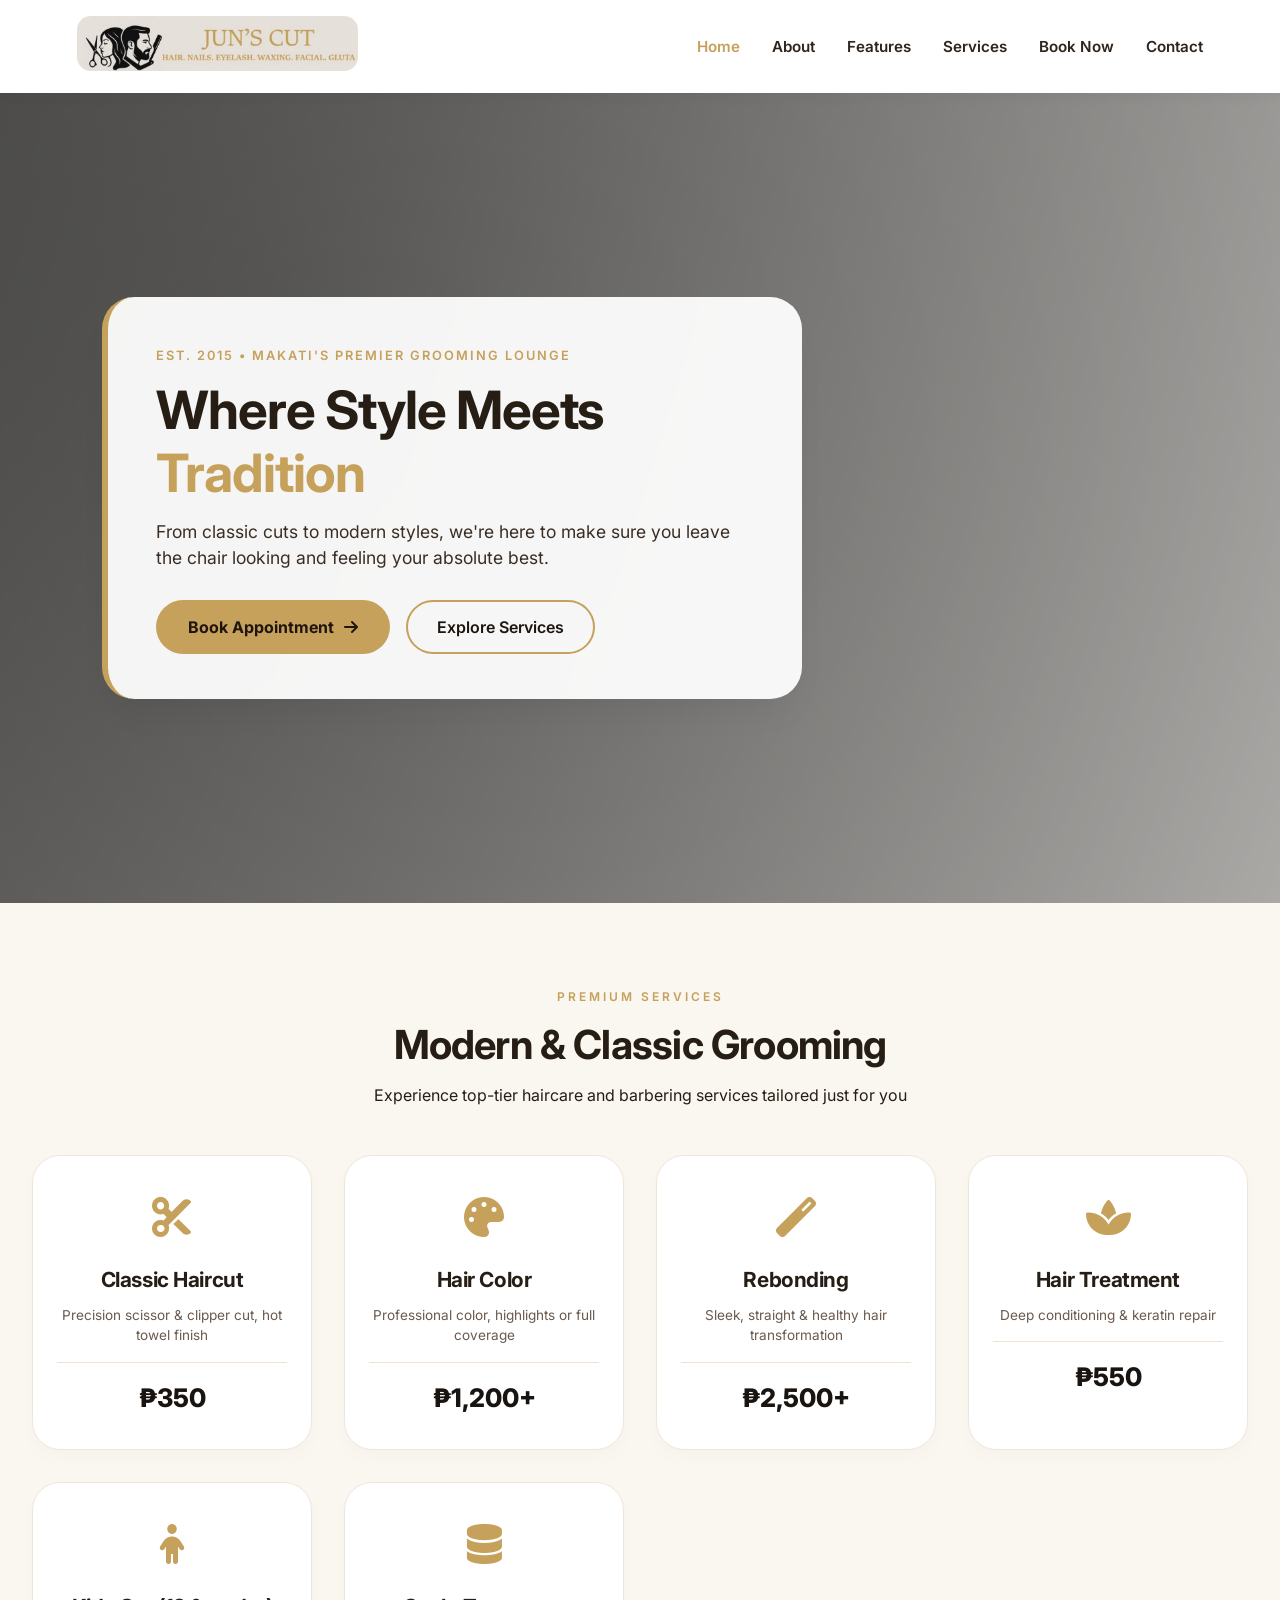
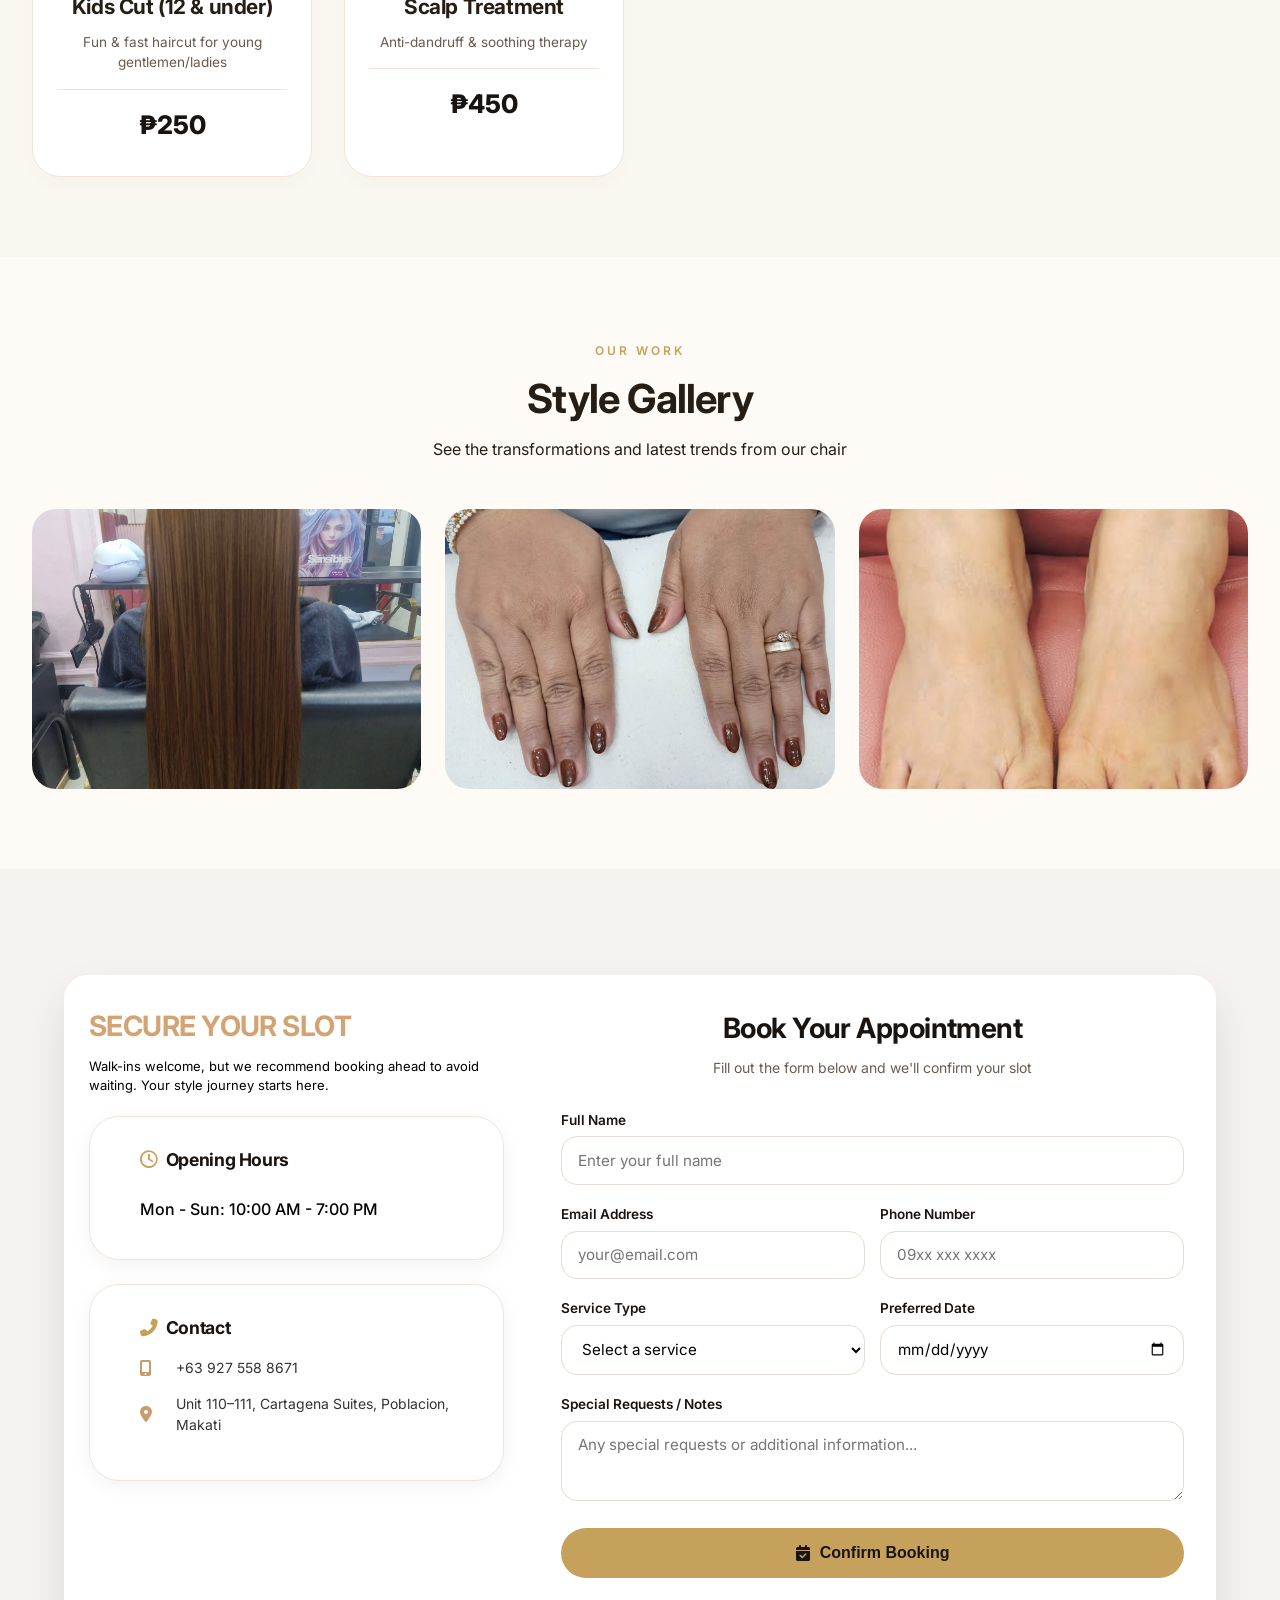
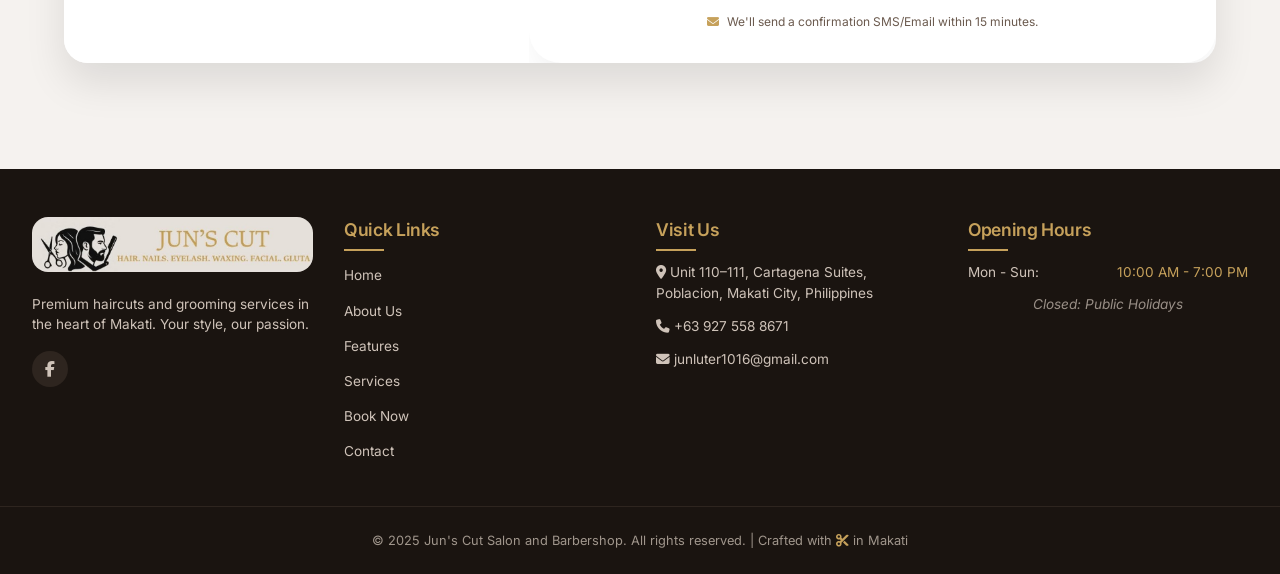
==== commit 3022c962: "Add files via upload" ====
--- a/index.html
+++ b/index.html
@@ -12,36 +12,39 @@
 </head>
 
 <body>
-    <header>
-        <nav class="navbar">
-            <a href="index.html" class="nav-logo">
-                <img src="./junscut.jpg" alt="Jun's Cut Salon Logo" class="logo">
-            </a>
-            <button class="mobile-toggle" id="mobileToggle" aria-label="Toggle navigation">
-                <i class="fas fa-bars"></i>
-            </button>
-            <ul class="nav-menu" id="navMenu">
-                <li class="nav-item">
-                    <a href="index.html" class="nav-link active">Home</a>
-                </li>
-                <li class="nav-item">
-                    <a href="about.html" class="nav-link">About</a>
-                </li>
-                <li class="nav-item">
-                    <a href="features.html" class="nav-link">Features</a>
-                </li>
-                <li class="nav-item">
-                    <a href="services.html" class="nav-link">Services</a>
-                </li>
-                <li class="nav-item">
-                    <a href="book.html" class="nav-link">Book Now</a>
-                </li>
-                <li class="nav-item">
-                    <a href="contact.html" class="nav-link">Contact</a>
-                </li>
-            </ul>
-        </nav>
-    </header>
+<header>
+    <nav class="navbar">
+        <a href="index.html" class="nav-logo">
+            <img src="./junscut.jpg" alt="Logo" class="logo">
+        </a>
+        <button class="hamburger" id="hamburger">
+            <span></span>
+            <span></span>
+            <span></span>
+        </button>
+        <ul class="nav-menu" id="nav-menu">
+            <li class="nav-item">
+                <a href="index.html" class="nav-link">Home</a>
+            </li>
+            <li class="nav-item">
+                <a href="about.html" class="nav-link">About</a>
+            </li>
+            <li class="nav-item">
+                <a href="features.html" class="nav-link">Features</a>
+            </li>
+            <li class="nav-item">
+                <a href="services.html" class="nav-link">Services</a>
+            </li>
+            <li class="nav-item">
+                <a href="book.html" class="nav-link">Book Now</a>
+            </li>
+            <li class="nav-item">
+                <a href="contact.html" class="nav-link">Contact</a>
+            </li>
+        </ul>
+    </nav>
+    <div class="nav-overlay" id="nav-overlay"></div>
+</header>
 
     <main>
         <!-- Hero Banner Section -->
@@ -54,12 +57,6 @@
                 <div class="hero-buttons">
                     <a href="#booking" class="btn-primary">Book Appointment <i class="fas fa-arrow-right"></i></a>
                     <a href="#services" class="btn-outline">Explore Services</a>
-                </div>
-                <div class="hero-stats">
-                    <div class="stat"><span>5000+</span> Happy Clients</div>
-                    <div class="stat"><span>15+</span> Expert Stylists</div>
-                    <div class="stat"><span>4.9⭐</span> Google Rating</div>
-                </div>
             </div>
         </section>
 
@@ -137,62 +134,97 @@
         </section>
 
         <!-- Online Booking Form (No Barber/Stylist Field) -->
-        <section id="booking" class="booking-section">
-            <div class="container">
-                <div class="booking-wrapper">
-                    <div class="booking-info">
-                        <span class="section-tag">Secure your slot</span>
-                        <h2>Book Your <span class="gold-text">Appointment</span></h2>
-                        <p>Walk-ins welcome, but we recommend booking ahead to avoid waiting. Your style journey starts here.</p>
-                        <div class="info-row"><i class="fas fa-clock"></i> Mon - Sat: 9:00 AM - 8:00 PM</div>
-                        <div class="info-row"><i class="fas fa-clock"></i> Sunday: 10:00 AM - 6:00 PM</div>
-                        <div class="info-row"><i class="fas fa-phone-alt"></i> +63 927 558 8671</div>
-                        <div class="info-row"><i class="fas fa-map-marker-alt"></i> Unit 110–111, Cartagena Suites, Poblacion, Makati</div>
-                    </div>
-                    <form class="booking-form" id="appointmentForm">
-                        <div class="form-group">
-                            <input type="text" placeholder="Full Name" required id="name">
-                        </div>
-                        <div class="form-group">
-                            <input type="email" placeholder="Email Address" required id="email">
-                        </div>
-                        <div class="form-group">
-                            <input type="tel" placeholder="Phone Number" required id="phone">
-                        </div>
-                        <div class="form-row">
-                            <div class="form-group">
-                                <select required id="service">
-                                    <option value="" disabled selected>Select Service</option>
-                                    <option>Classic Haircut (₱350)</option>
-                                    <option>Hair Color (₱1,200+)</option>
-                                    <option>Rebonding (₱2,500+)</option>
-                                    <option>Hair Treatment (₱550)</option>
-                                    <option>Hot Towel Shave (₱280)</option>
-                                    <option>Beard Grooming (₱220)</option>
-                                    <option>Kids Cut (₱250)</option>
-                                    <option>Scalp Treatment (₱450)</option>
-                                </select>
-                            </div>
-                            <div class="form-group">
-                                <input type="date" required id="date">
-                            </div>
-                        </div>
-                        <div class="form-row">
-                            <div class="form-group">
-                                <input type="time" required id="time">
-                            </div>
-                            <div class="form-group">
-                            </div>
-                        </div>
-                        <div class="form-group">
-                            <textarea rows="2" placeholder="Special requests / notes"></textarea>
-                        </div>
-                        <button type="submit" class="btn-primary btn-full">Confirm Booking <i class="fas fa-calendar-check"></i></button>
-                        <p class="form-note">We'll send a confirmation SMS/Email within 15 minutes.</p>
-                    </form>
-                </div>
-            </div>
-        </section>
+ <section id="book" class="booking-section">
+    <div class="booking-container">
+        <!-- Left Panel - Info -->
+<div class="booking-info-panel">
+    <h2>SECURE YOUR SLOT</h2>
+    <p>Walk-ins welcome, but we recommend booking ahead to avoid waiting. Your style journey starts here.</p>
+    <div class="info-card">
+        <h3><i class="far fa-clock"></i> Opening Hours</h3>
+        <ul class="info-hours">
+            <li><span>Mon - Sun: 10:00 AM - 7:00 PM</span></li>
+        </ul>
+    </div>
+    
+    <div class="info-card">
+        <h3><i class="fas fa-phone-alt"></i> Contact</h3>
+        <div class="contact-detail">
+            <i class="fas fa-mobile-alt"></i>
+            <span>+63 927 558 8671</span>
+        </div>
+        <div class="contact-detail">
+            <i class="fas fa-map-marker-alt"></i>
+            <span>Unit 110–111, Cartagena Suites, Poblacion, Makati</span>
+        </div>
+    </div>
+</div>
+        
+        <!-- Right Panel - Form -->
+        <div class="booking-form-panel">
+            <div class="form-header">
+                <h3>Book Your Appointment</h3>
+                <p>Fill out the form below and we'll confirm your slot</p>
+            </div>
+            
+            <form class="booking-form-enhanced" id="bookingForm">
+                <div class="form-group">
+                    <label>Full Name</label>
+                    <input type="text" id="fullName" placeholder="Enter your full name" required>
+                </div>
+                
+                <div class="form-row">
+                    <div class="form-group">
+                        <label>Email Address</label>
+                        <input type="email" id="email" placeholder="your@email.com">
+                    </div>
+                    <div class="form-group">
+                        <label>Phone Number</label>
+                        <input type="tel" id="phone" placeholder="09xx xxx xxxx" required>
+                    </div>
+                </div>
+                
+                <div class="form-row">
+                    <div class="form-group">
+                        <label>Service Type</label>
+                        <select id="service" required>
+                            <option value="">Select a service</option>
+                            <option value="haircut">Hair Cut - ₱120+</option>
+                            <option value="haircolor">Hair Color - ₱1,000+</option>
+                            <option value="rebond">Rebond - ₱1,200+</option>
+                            <option value="treatment">Treatment - ₱250+</option>
+                            <option value="manicure">Manicure/Pedicure - ₱120+</option>
+                            <option value="waxing">Waxing - ₱250+</option>
+                            <option value="eyelash">Eyelash Services - ₱500+</option>
+                        </select>
+                    </div>
+                    <div class="form-group">
+                        <label>Preferred Date</label>
+                        <input type="date" id="date" required>
+                    </div>
+                </div>
+                
+                <div class="form-group">
+                    <label>Special Requests / Notes</label>
+                    <textarea id="message" placeholder="Any special requests or additional information..."></textarea>
+                </div>
+                
+                <button type="submit" class="submit-btn-enhanced">
+                    <i class="fas fa-calendar-check"></i> Confirm Booking
+                </button>
+                <div class="form-disclaimer">
+                    <i class="fas fa-envelope"></i> We'll send a confirmation SMS/Email within 15 minutes.
+                </div>
+            </form>
+            
+            <div class="booking-success" id="bookingSuccess" style="display: none;">
+                <i class="fas fa-check-circle"></i>
+                <h3>Booking Submitted!</h3>
+                <p>Thank you for your reservation. We will confirm your appointment shortly.</p>
+            </div>
+        </div>
+    </div>
+</section>
 
         <!-- Enhanced Footer -->
 <footer>
@@ -226,9 +258,7 @@
         <div class="footer-col">
             <h4>Opening Hours</h4>
             <ul class="hours">
-                <li>Mon - Fri: <span>9:00 AM - 8:00 PM</span></li>
-                <li>Saturday: <span>9:00 AM - 8:00 PM</span></li>
-                <li>Sunday: <span>10:00 AM - 7:00 PM</span></li>
+                <li>Mon - Sun: <span>10:00 AM - 7:00 PM</span></li>
                 <li class="holiday">Closed: Public Holidays</li>
             </ul>
         </div>
--- a/style.css
+++ b/style.css
@@ -15,7 +15,7 @@
 
 :root {
     --gold: #C6A15B;
-    --gold-dark: #A十七三F;
+    --gold-dark: #A67C3F;
     --dark-charcoal: #1A1410;
     --soft-cream: #FAF6F0;
     --gray-mid: #6B5A4E;
@@ -177,21 +177,6 @@
     border-color: var(--gold);
 }
 
-.hero-stats {
-    display: flex;
-    gap: 2rem;
-    margin-top: 2rem;
-    font-size: 0.9rem;
-    font-weight: 500;
-}
-
-.hero-stats span {
-    font-weight: 800;
-    font-size: 1.3rem;
-    color: var(--gold);
-    display: block;
-}
-
 /* Common container & section */
 .container {
     max-width: 1280px;
@@ -315,83 +300,297 @@
     transform: scale(1.05);
 }
 
-/* Booking Section */
+/* ========== BOOKING FORM CENTERING FIX ========== */
+
 .booking-section {
-    background: linear-gradient(135deg, #F9F3EA 0%, #FEFBF7 100%);
-    padding: 5rem 0;
-}
-
-.booking-wrapper {
-    display: grid;
-    grid-template-columns: 1fr 1.2fr;
-    gap: 3rem;
+    background: #f5f2ef;
+    padding: 100px 5%;
+    min-height: 100vh;
+    display: flex;
+    align-items: center;
+    justify-content: center;
+}
+
+.booking-container {
+    max-width: 1200px;
+    width: 100%;
+    margin: 0 auto;
     background: white;
-    border-radius: 48px;
-    padding: 2.5rem;
-    box-shadow: var(--shadow-card);
-}
-
-.booking-info h2 {
-    font-size: 2rem;
-    margin: 0.8rem 0;
-}
-
-.info-row {
-    margin: 1.2rem 0;
+    border-radius: 24px;
+    overflow: hidden;
+    box-shadow: 0 20px 40px rgba(0, 0, 0, 0.1);
+    display: flex;
+    flex-wrap: wrap;
+}
+
+/* ========== FIX MISSING LETTERS / TEXT CUTOFF ========== */
+
+/* Fix text rendering and prevent cutoff */
+.booking-info-panel,
+.booking-form-panel,
+.booking-container * {
+    text-rendering: optimizeLegibility;
+    -webkit-font-smoothing: antialiased;
+    min-width: 1%;
+}
+
+/* Ensure text is visible and not cut off */
+.booking-info-panel {
+    flex: 1;
+    min-width: 280px;
+    background: white;
+    padding: 30px 25px;
+}
+
+.booking-info-panel h2 {
+    color: #d4a373;
+    font-size: 28px;
+    font-weight: 700;
+    margin-bottom: 10px;
+}
+
+.booking-info-panel > p {
+    color: black;
+    font-size: 13px;
+    line-height: 1.5;
+    margin-bottom: 20px;
+}
+
+
+/* Fix hours display */
+.info-hours li {
+    display: flex;
+    justify-content: space-between;
+    align-items: center;
+    padding: 10px 0;
+    border-bottom: 1px solid rgba(255, 255, 255, 0.1);
+    overflow: visible;
+}
+
+.info-hours li span:first-child {
+    font-weight: 500;
+    color: black;
+}
+
+/* Fix contact section */
+.contact-detail {
+    display: flex;
+    align-items: flex-start;
+    gap: 12px;
+    margin: 15px 0;
+    overflow: visible;
+    word-wrap: break-word;
+}
+
+.contact-detail li {
+    width: 20px;
+    margin-top: 2px;
+    color: #c89b6d;
+}
+
+.contact-detail span {
+    flex: 1;
+    font-size: 13px;
+    line-height: 1.5;
+    color: rgba(255, 255, 255, 0.8);
+    word-break: break-word;
+}
+
+/* Fix any hidden overflow */
+.booking-info-panel {
+    overflow: visible;
+    word-wrap: break-word;
+}
+
+.info-card {
+    margin-bottom: 15px;
+}
+
+.info-card h3 {
+    font-size: 14px;
+    margin-bottom: 8px;
+    color: #c89b6d;
+    gap: 6px;
+}
+
+/* Ensure all text is readable */
+.booking-info-panel * {
+    max-width: 100%;
+    overflow: visible !important;
+}
+
+/* Fix for the opening hours display */
+.info-hours li span:first-child {
+    min-width: 80px;
+    color: #000000;
+}
+
+.info-hours li span:last-child {
+    text-align: right;
+    color: #000000;
+}
+
+.contact-detail {
     display: flex;
     align-items: center;
     gap: 12px;
-    font-size: 0.95rem;
-}
-
-.info-row i {
-    color: var(--gold);
+    margin: 15px 0;
+    color: #000000;
+}
+
+.contact-detail i {
     width: 24px;
-}
-
-.booking-form {
-    background: var(--soft-cream);
-    padding: 1.8rem;
-    border-radius: 32px;
+    color: #c89b6d;
+}
+
+.contact-detail span {
+    opacity: 0.8;
+    font-size: 14px;
+    color: #000000;
+}
+
+/* Right Panel - Booking Form */
+.booking-form-panel {
+    flex: 1.5;
+    min-width: 350px;
+    padding: 40px 35px;
+    background: white;
+}
+
+.form-header {
+    margin-bottom: 25px;
+}
+
+.form-header h3 {
+    font-size: 28px;
+    color: #1a1410;
+    margin-bottom: 8px;
+}
+
+.form-header p {
+    color: #666;
+    font-size: 14px;
+}
+
+.booking-form-enhanced {
+    display: flex;
+    flex-direction: column;
+    gap: 18px;
 }
 
 .form-group {
-    margin-bottom: 1.2rem;
-}
-
-.form-group input, .form-group select, .form-group textarea {
-    width: 100%;
-    padding: 0.9rem 1rem;
-    border: 1px solid #E5DBD0;
-    border-radius: 60px;
+    display: flex;
+    flex-direction: column;
+}
+
+.form-group label {
+    font-size: 14px;
+    font-weight: 600;
+    margin-bottom: 6px;
+    color: #333;
+}
+
+.form-group input,
+.form-group select,
+.form-group textarea {
+    padding: 12px 15px;
+    border: 1.5px solid #e0d5c5;
+    border-radius: 10px;
+    font-size: 14px;
     font-family: inherit;
-    background: white;
-    transition: 0.2s;
+    transition: all 0.3s ease;
+}
+
+.form-group input:focus,
+.form-group select:focus,
+.form-group textarea:focus {
+    outline: none;
+    border-color: #c89b6d;
+    box-shadow: 0 0 0 3px rgba(200, 155, 109, 0.1);
 }
 
 .form-group textarea {
-    border-radius: 24px;
     resize: vertical;
+    min-height: 80px;
 }
 
 .form-row {
     display: grid;
     grid-template-columns: 1fr 1fr;
-    gap: 1rem;
-}
-
-.btn-full {
-    width: 100%;
-    justify-content: center;
+    gap: 15px;
+}
+
+.submit-btn-enhanced {
+    background: #c89b6d;
+    color: white;
     border: none;
+    padding: 14px;
+    font-size: 16px;
+    font-weight: 600;
+    border-radius: 10px;
     cursor: pointer;
-}
-
-.form-note {
-    font-size: 0.7rem;
+    transition: all 0.3s ease;
+    margin-top: 10px;
+}
+
+.submit-btn-enhanced:hover {
+    background: #a87e54;
+    transform: translateY(-2px);
+}
+
+.form-disclaimer {
     text-align: center;
-    margin-top: 1rem;
-    color: gray;
+    font-size: 12px;
+    color: #888;
+    margin-top: 15px;
+}
+
+.form-disclaimer i {
+    color: #c89b6d;
+    margin-right: 5px;
+}
+
+/* Responsive */
+@media (max-width: 768px) {
+    .booking-container {
+        flex-direction: column;
+    }
+    
+    .booking-info-panel {
+        order: 2;
+    }
+    
+    .booking-form-panel {
+        order: 1;
+    }
+    
+    .form-row {
+        grid-template-columns: 1fr;
+        gap: 18px;
+    }
+    
+    .booking-info-panel {
+        padding: 30px 25px;
+    }
+    
+    .booking-form-panel {
+        padding: 30px 25px;
+    }
+    
+    .form-header h3 {
+        font-size: 24px;
+    }
+}
+
+@media (max-width: 480px) {
+    .booking-section {
+        padding: 80px 15px;
+    }
+    
+    .booking-info-panel,
+    .booking-form-panel {
+        padding: 25px 20px;
+    }
 }
 
 /* ========== FOOTER - FULLY RESPONSIVE (FIXED FOR iPAD/TABLET) ========== */
@@ -539,6 +738,7 @@
     }
 }
 
+
 /* iPad & Medium Tablets (768px - 1024px) */
 @media (max-width: 992px) {
     .footer-content {
@@ -749,17 +949,6 @@
     line-height: 1.6;
 }
 
-.about-stats {
-    display: flex;
-    gap: 2rem;
-    margin: 2rem 0;
-    flex-wrap: wrap;
-}
-
-.stat-item {
-    text-align: center;
-}
-
 .stat-number {
     display: block;
     font-size: 1.8rem;
@@ -972,9 +1161,6 @@
 }
 
 @media (max-width: 768px) {
-    .about-stats {
-        justify-content: center;
-    }
     
     .value-card, .team-card, .testimonial-card {
         margin: 0 0.5rem;
@@ -994,10 +1180,6 @@
         position: static;
         margin-top: 1rem;
         display: inline-block;
-    }
-    
-    .about-stats {
-        gap: 1rem;
     }
     
     .stat-number {
@@ -1033,8 +1215,8 @@
 
 .info-card {
     background: white;
-    border-radius: 24px;
-    padding: 1.5rem;
+    border-radius: 30px;
+    padding: 30px 50px;
     margin-bottom: 1.5rem;
     box-shadow: 0 5px 20px rgba(0,0,0,0.05);
     border: 1px solid #f0e5db;
@@ -2324,4 +2506,166 @@
     .team-card {
         padding: 1.5rem;
     }
+}
+
+/* ========== MOBILE NAVIGATION FIXES ========== */
+
+/* Hide mobile toggle by default */
+.hamburger {
+    display: none;
+    flex-direction: column;
+    cursor: pointer;
+    background: none;
+    border: none;
+    padding: 10px;
+    z-index: 1001;
+}
+
+.hamburger span {
+    width: 25px;
+    height: 3px;
+    background: #2F241B;
+    margin: 3px 0;
+    transition: 0.3s;
+    border-radius: 3px;
+}
+
+/* Mobile Navigation Styles */
+@media (max-width: 768px) {
+    .navbar {
+        position: fixed;
+        top: 0;
+        left: 0;
+        width: 100%;
+        background-color: #e6e0d9;
+        z-index: 1000;
+        padding: 10px 20px;
+        flex-direction: row;
+        justify-content: space-between;
+    }
+    
+    .hamburger {
+        display: flex;
+    }
+    
+    /* Active hamburger animation */
+    .hamburger.active span:nth-child(1) {
+        transform: rotate(45deg) translate(5px, 5px);
+    }
+    
+    .hamburger.active span:nth-child(2) {
+        opacity: 0;
+    }
+    
+    .hamburger.active span:nth-child(3) {
+        transform: rotate(-45deg) translate(7px, -6px);
+    }
+    
+    .navbar .nav-menu {
+        position: fixed;
+        top: 0;
+        right: -100%;
+        width: 70%;
+        max-width: 300px;
+        height: 100vh;
+        background: #e6e0d9;
+        flex-direction: column;
+        justify-content: flex-start;
+        padding-top: 80px;
+        gap: 20px;
+        transition: right 0.3s ease-in-out;
+        z-index: 1000;
+        box-shadow: -5px 0 20px rgba(0,0,0,0.1);
+        margin: 0;
+    }
+    
+    .navbar .nav-menu.active {
+        right: 0;
+    }
+    
+    .navbar .nav-menu .nav-item {
+        width: 100%;
+        text-align: center;
+    }
+    
+    .navbar .nav-menu .nav-link {
+        display: block;
+        padding: 12px 20px;
+        font-size: 16px;
+        white-space: normal;
+    }
+    
+    /* Overlay when menu is open */
+    .nav-overlay {
+        position: fixed;
+        top: 0;
+        left: 0;
+        width: 100%;
+        height: 100%;
+        background: rgba(0,0,0,0.5);
+        z-index: 999;
+        opacity: 0;
+        visibility: hidden;
+        transition: opacity 0.3s ease, visibility 0.3s ease;
+    }
+    
+    .nav-overlay.active {
+        opacity: 1;
+        visibility: visible;
+    }
+    
+    /* Prevent body scroll */
+    body.menu-open {
+        overflow: hidden;
+    }
+    
+    .hero-section {
+        padding-top: 80px;
+    }
+    
+    .about {
+        margin-top: 60px;
+    }
+}
+
+@media (max-width: 480px) {
+    .navbar .nav-menu {
+        width: 85%;
+    }
+}
+
+
+@media (max-width: 768px) {
+    .hero-section {
+        min-height: 80vh;
+        background-position: center;
+        justify-content: center;
+        text-align: center;
+    }
+    
+    .hero-content {
+        margin: 0 auto;
+        margin-left: auto;
+        margin-right: auto;
+        width: 90%;
+        max-width: 500px;
+        padding: 2rem 1.5rem;
+        text-align: center;
+        border-left: none;
+        border-top: 6px solid var(--gold);
+    }
+    
+    .hero-content h1 {
+        font-size: 2rem;
+        text-align: center;
+    }
+    
+    .hero-content p {
+        font-size: 0.95rem;
+        text-align: center;
+    }
+    
+    .hero-buttons {
+        justify-content: center;
+    }
 }
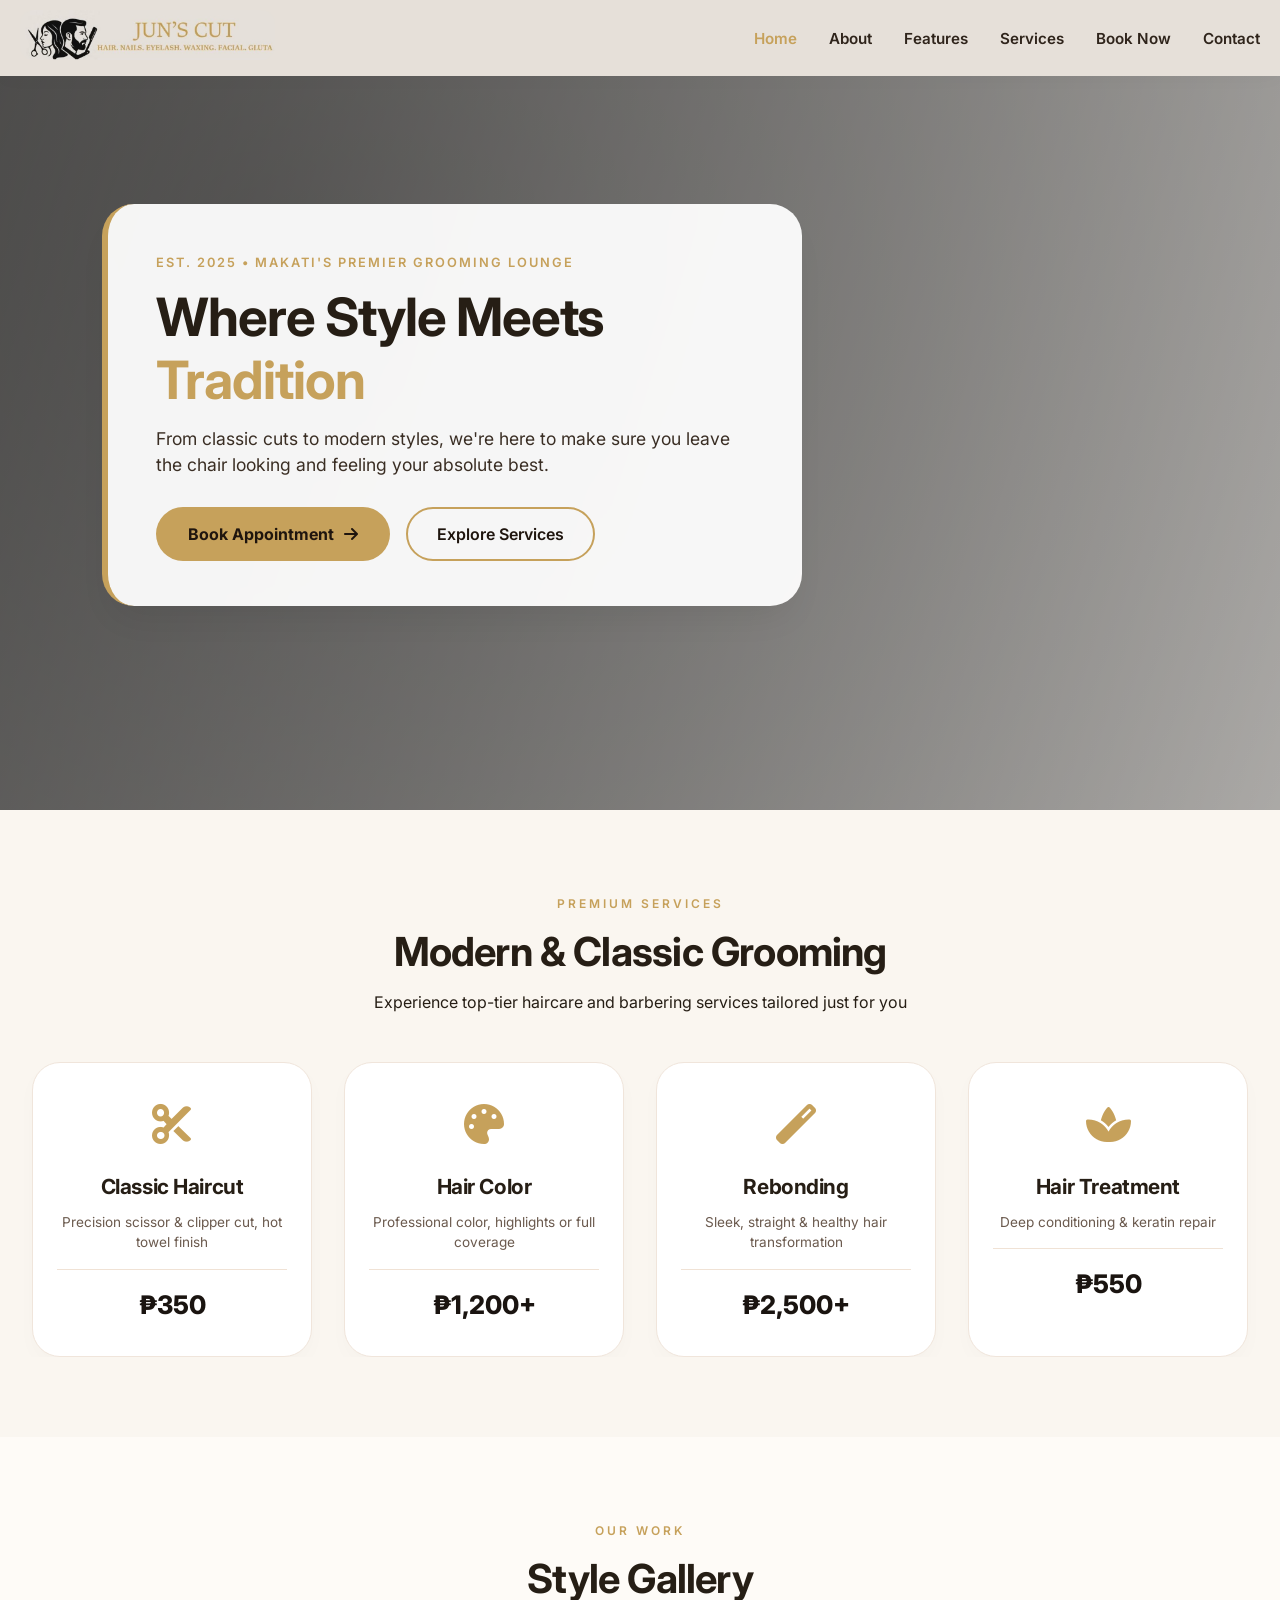
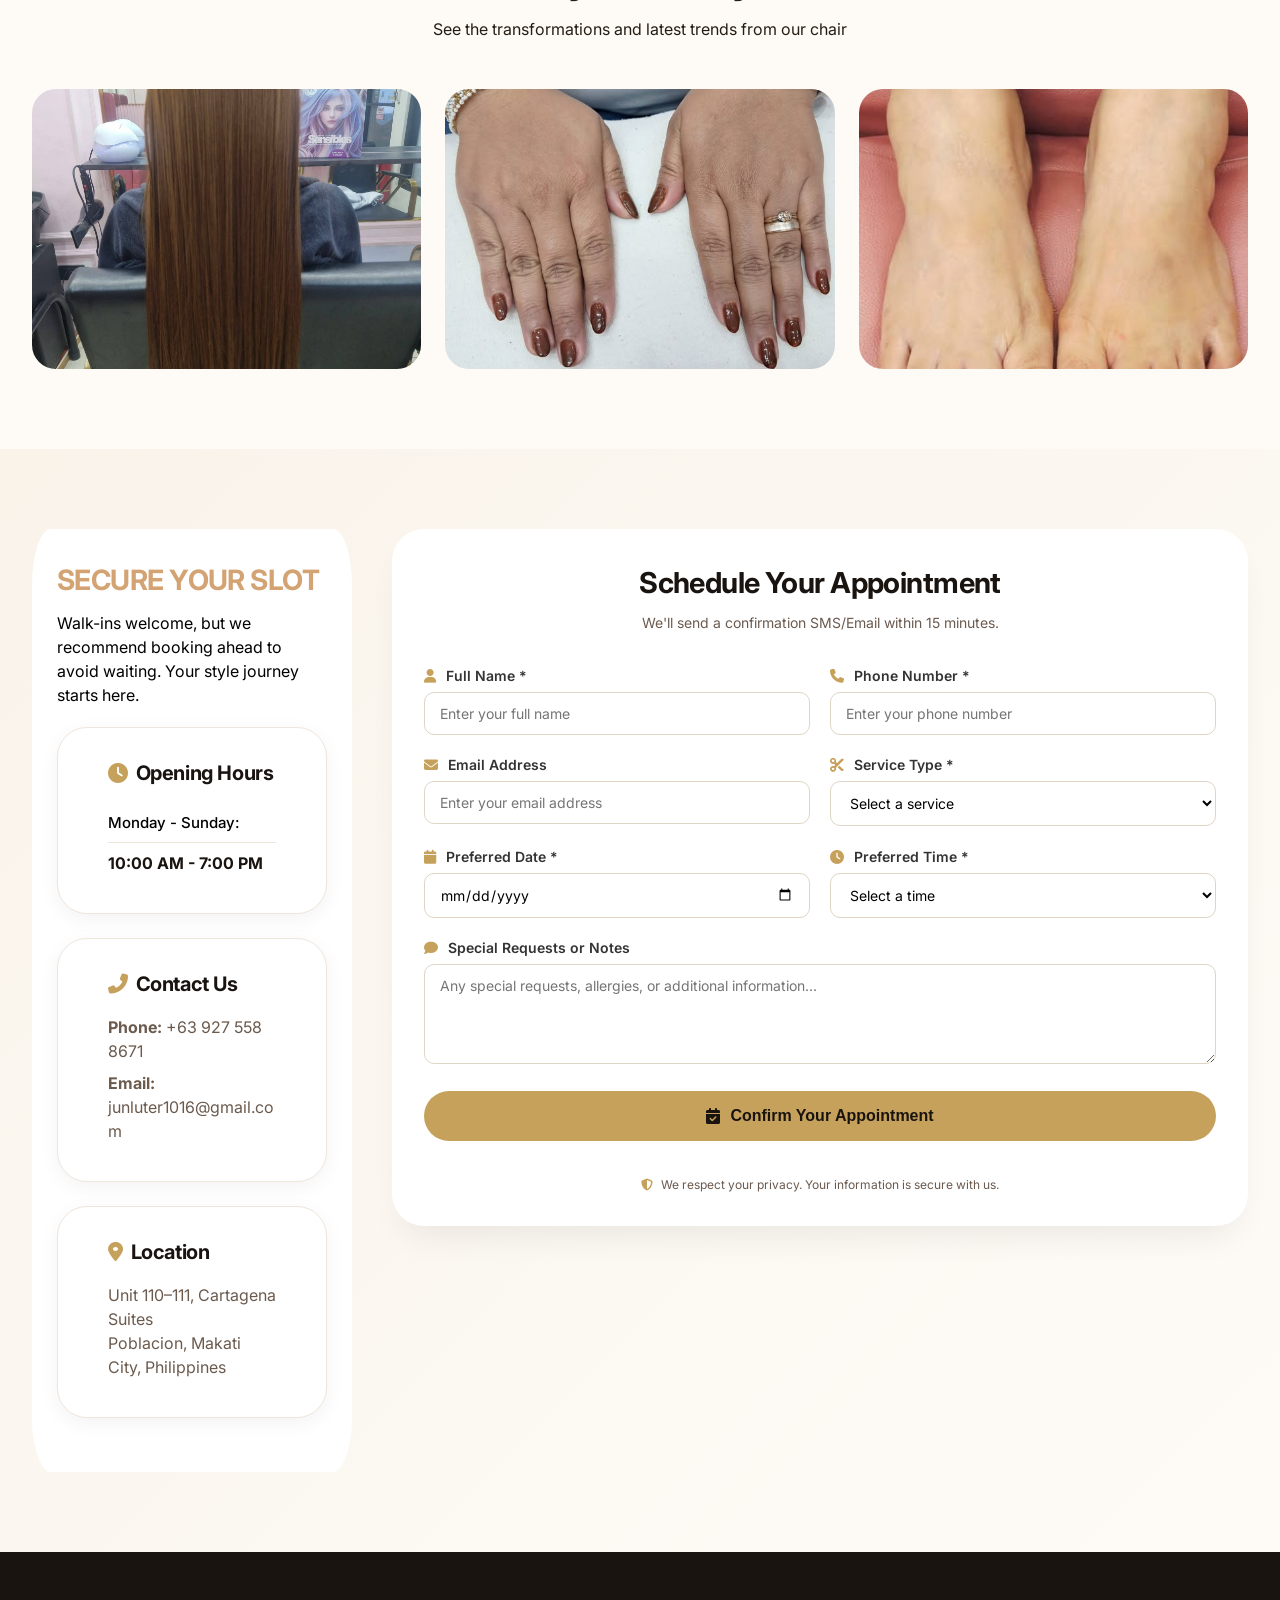
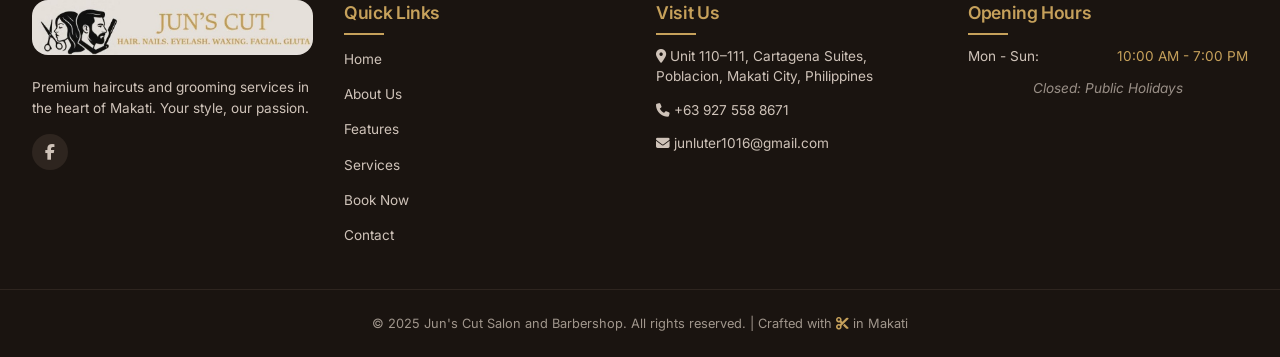
==== commit d554af08: "Add files via upload" ====
--- a/index.html
+++ b/index.html
@@ -12,46 +12,34 @@
 </head>
 
 <body>
-<header>
-    <nav class="navbar">
-        <a href="index.html" class="nav-logo">
-            <img src="./junscut.jpg" alt="Logo" class="logo">
-        </a>
-        <button class="hamburger" id="hamburger">
-            <span></span>
-            <span></span>
-            <span></span>
-        </button>
-        <ul class="nav-menu" id="nav-menu">
-            <li class="nav-item">
-                <a href="index.html" class="nav-link">Home</a>
-            </li>
-            <li class="nav-item">
-                <a href="about.html" class="nav-link">About</a>
-            </li>
-            <li class="nav-item">
-                <a href="features.html" class="nav-link">Features</a>
-            </li>
-            <li class="nav-item">
-                <a href="services.html" class="nav-link">Services</a>
-            </li>
-            <li class="nav-item">
-                <a href="book.html" class="nav-link">Book Now</a>
-            </li>
-            <li class="nav-item">
-                <a href="contact.html" class="nav-link">Contact</a>
-            </li>
-        </ul>
-    </nav>
-    <div class="nav-overlay" id="nav-overlay"></div>
-</header>
+    <header>
+        <nav class="navbar">
+            <a href="index.html" class="nav-logo">
+                <img src="./junscut.jpg" alt="Logo" class="logo">
+            </a>
+            <button class="hamburger" id="hamburger">
+                <span></span>
+                <span></span>
+                <span></span>
+            </button>
+            <ul class="nav-menu" id="nav-menu">
+                <li class="nav-item"><a href="index.html" class="nav-link">Home</a></li>
+                <li class="nav-item"><a href="about.html" class="nav-link">About</a></li>
+                <li class="nav-item"><a href="features.html" class="nav-link">Features</a></li>
+                <li class="nav-item"><a href="services.html" class="nav-link">Services</a></li>
+                <li class="nav-item"><a href="book.html" class="nav-link">Book Now</a></li>
+                <li class="nav-item"><a href="contact.html" class="nav-link">Contact</a></li>
+            </ul>
+        </nav>
+        <div class="nav-overlay" id="nav-overlay"></div>
+    </header>
 
     <main>
         <!-- Hero Banner Section -->
         <section id="home" class="hero-section">
             <div class="hero-overlay"></div>
             <div class="hero-content">
-                <span class="hero-badge">Est. 2015 • Makati's Premier Grooming Lounge</span>
+                <span class="hero-badge">Est. 2025 • Makati's Premier Grooming Lounge</span>
                 <h1>Where Style Meets <span class="gold-text">Tradition</span></h1>
                 <p>From classic cuts to modern styles, we're here to make sure you leave the chair looking and feeling your absolute best.</p>
                 <div class="hero-buttons">
@@ -91,18 +79,6 @@
                         <h3>Hair Treatment</h3>
                         <p>Deep conditioning & keratin repair</p>
                         <div class="price">₱550</div>
-                    </div>
-                    <div class="service-card">
-                        <div class="service-icon"><i class="fas fa-child"></i></div>
-                        <h3>Kids Cut (12 & under)</h3>
-                        <p>Fun & fast haircut for young gentlemen/ladies</p>
-                        <div class="price">₱250</div>
-                    </div>
-                    <div class="service-card">
-                        <div class="service-icon"><i class="fas fa-database"></i></div>
-                        <h3>Scalp Treatment</h3>
-                        <p>Anti-dandruff & soothing therapy</p>
-                        <div class="price">₱450</div>
                     </div>
                 </div>
             </div>
@@ -134,96 +110,141 @@
         </section>
 
         <!-- Online Booking Form (No Barber/Stylist Field) -->
- <section id="book" class="booking-section">
-    <div class="booking-container">
-        <!-- Left Panel - Info -->
-<div class="booking-info-panel">
-    <h2>SECURE YOUR SLOT</h2>
-    <p>Walk-ins welcome, but we recommend booking ahead to avoid waiting. Your style journey starts here.</p>
-    <div class="info-card">
-        <h3><i class="far fa-clock"></i> Opening Hours</h3>
-        <ul class="info-hours">
-            <li><span>Mon - Sun: 10:00 AM - 7:00 PM</span></li>
-        </ul>
-    </div>
     
-    <div class="info-card">
-        <h3><i class="fas fa-phone-alt"></i> Contact</h3>
-        <div class="contact-detail">
-            <i class="fas fa-mobile-alt"></i>
-            <span>+63 927 558 8671</span>
-        </div>
-        <div class="contact-detail">
-            <i class="fas fa-map-marker-alt"></i>
-            <span>Unit 110–111, Cartagena Suites, Poblacion, Makati</span>
-        </div>
-    </div>
+        <section id="book" class="booking-page-section">
+            <div class="container">
+                <div class="booking-page-wrapper">
+                    <!-- Left Info Panel -->
+                    <div class="booking-info-panel">
+                        <h2>SECURE YOUR SLOT</h2>
+                        <p>Walk-ins welcome, but we recommend booking ahead to avoid waiting. Your style journey starts here.</p>
+                        <div class="info-card">
+                            <h3><i class="fas fa-clock"></i> Opening Hours</h3>
+                            <ul class="info-hours">
+                                <li><span>Monday - Sunday:</span> </li>
+                                <li><strong>10:00 AM - 7:00 PM</strong></li>
+                            </ul>
+                        </div>
+                        <div class="info-card">
+                            <h3><i class="fas fa-phone-alt"></i> Contact Us</h3>
+                            <p><strong>Phone:</strong> +63 927 558 8671</p>
+                            <p><strong>Email:</strong> junluter1016@gmail.com</p>
+                        </div>
+                        <div class="info-card">
+                            <h3><i class="fas fa-map-marker-alt"></i> Location</h3>
+                            <p>Unit 110–111, Cartagena Suites<br>Poblacion, Makati City, Philippines</p>
+                        </div>
+                    </div>
+
+                    <!-- Booking Form Panel -->
+                    <div class="booking-form-panel">
+                        <div class="form-header">
+                            <h2>Schedule Your Appointment</h2>
+                            <p>We'll send a confirmation SMS/Email within 15 minutes.</p>
+                        </div>
+
+                        <form class="booking-form-enhanced" id="bookingForm">
+                            <div class="form-row-2col">
+                                <div class="form-group">
+                                    <label for="fullName"><i class="fas fa-user"></i> Full Name *</label>
+                                    <input type="text" id="fullName" name="fullName" placeholder="Enter your full name" required>
+                                </div>
+                                <div class="form-group">
+                                    <label for="phone"><i class="fas fa-phone"></i> Phone Number *</label>
+                                    <input type="tel" id="phone" name="phone" placeholder="Enter your phone number" required>
+                                </div>
+                            </div>
+
+                            <div class="form-row-2col">
+                                <div class="form-group">
+                                    <label for="email"><i class="fas fa-envelope"></i> Email Address</label>
+                                    <input type="email" id="email" name="email" placeholder="Enter your email address">
+                                </div>
+                                <div class="form-group">
+                                    <label for="service"><i class="fas fa-cut"></i> Service Type *</label>
+                                    <select id="service" name="service" required>
+                                        <option value="">Select a service</option>
+                                        <option value="haircut-men">Hair Cut Men - ₱120</option>
+                                        <option value="haircut-women">Hair Cut Women - ₱150</option>
+                                        <option value="hair-iron">Hair Iron - ₱250</option>
+                                        <option value="coldwave">Coldwave - ₱600+</option>
+                                        <option value="hair-color">Hair Color - ₱1,000+</option>
+                                        <option value="brazilian">Brazilian Blowout - ₱800+</option>
+                                        <option value="rebond">Rebond - ₱1,200+</option>
+                                        <option value="treatment">Hair Treatment - ₱500+</option>
+                                        <option value="manicure">Manicure - ₱120</option>
+                                        <option value="pedicure">Pedicure - ₱130</option>
+                                        <option value="soft-gel">Soft Gel Nails - ₱899+</option>
+                                        <option value="waxing">Waxing - ₱250+</option>
+                                        <option value="eyelash">Eyelash Services - ₱500+</option>
+                                        <option value="foot-spa">Foot Spa - ₱250</option>
+                                        <option value="other">Other Service</option>
+                                    </select>
+                                </div>
+                            </div>
+
+                            <div class="form-row-2col">
+                                <div class="form-group">
+                                    <label for="date"><i class="fas fa-calendar"></i> Preferred Date *</label>
+                                    <input type="date" id="date" name="date" required>
+                                </div>
+                                <div class="form-group">
+                                    <label for="time"><i class="fas fa-clock"></i> Preferred Time *</label>
+                                    <select id="time" name="time" required>
+                                        <option value="">Select a time</option>
+                                        <option value="10:00">10:00 AM</option>
+                                        <option value="10:30">10:30 AM</option>
+                                        <option value="11:00">11:00 AM</option>
+                                        <option value="11:30">11:30 AM</option>
+                                        <option value="12:00">12:00 PM</option>
+                                        <option value="13:00">1:00 PM</option>
+                                        <option value="13:30">1:30 PM</option>
+                                        <option value="14:00">2:00 PM</option>
+                                        <option value="14:30">2:30 PM</option>
+                                        <option value="15:00">3:00 PM</option>
+                                        <option value="15:30">3:30 PM</option>
+                                        <option value="16:00">4:00 PM</option>
+                                        <option value="16:30">4:30 PM</option>
+                                        <option value="17:00">5:00 PM</option>
+                                        <option value="17:30">5:30 PM</option>
+                                        <option value="18:00">6:00 PM</option>
+                                        <option value="18:30">6:30 PM</option>
+                                        <option value="19:00">7:00 PM</option>
+                                    </select>
+                                </div>
+                            </div>
+
+                            <div class="form-group">
+                                <label for="message"><i class="fas fa-comment"></i> Special Requests or Notes</label>
+                                <textarea id="message" name="message" rows="4"
+                                    placeholder="Any special requests, allergies, or additional information..."></textarea>
+                            </div>
+
+                            <button type="submit" class="submit-btn-enhanced">
+                                <i class="fas fa-calendar-check"></i> Confirm Your Appointment
+                            </button>
+                            <p class="form-disclaimer">
+                                <i class="fas fa-shield-alt"></i> We respect your privacy. Your information is secure with us.
+                            </p>
+                        </form>
+
+                        <div class="booking-success" id="bookingSuccess" style="display: none;">
+                            <i class="fas fa-check-circle"></i>
+                            <h3>Booking Submitted!</h3>
+                            <p>Thank you for your reservation. We will confirm your appointment shortly via SMS or email.</p>
+                            <button class="btn-outline-small" onclick="resetForm()">Book Another</button>
+                        </div>
+                    </div>
+                </div>
+            </div>
+        </section>
+
+<div class="booking-success" id="bookingSuccess" style="display: none;">
+    <i class="fas fa-check-circle"></i>
+    <h3>Booking Submitted!</h3>
+    <p>Thank you for your reservation. We will confirm your appointment shortly.</p>
+    <button type="button" onclick="location.reload()" style="background: #c89b6d; color: white; border: none; padding: 10px 25px; border-radius: 30px; margin-top: 15px; cursor: pointer;">Book Another Appointment</button>
 </div>
-        
-        <!-- Right Panel - Form -->
-        <div class="booking-form-panel">
-            <div class="form-header">
-                <h3>Book Your Appointment</h3>
-                <p>Fill out the form below and we'll confirm your slot</p>
-            </div>
-            
-            <form class="booking-form-enhanced" id="bookingForm">
-                <div class="form-group">
-                    <label>Full Name</label>
-                    <input type="text" id="fullName" placeholder="Enter your full name" required>
-                </div>
-                
-                <div class="form-row">
-                    <div class="form-group">
-                        <label>Email Address</label>
-                        <input type="email" id="email" placeholder="your@email.com">
-                    </div>
-                    <div class="form-group">
-                        <label>Phone Number</label>
-                        <input type="tel" id="phone" placeholder="09xx xxx xxxx" required>
-                    </div>
-                </div>
-                
-                <div class="form-row">
-                    <div class="form-group">
-                        <label>Service Type</label>
-                        <select id="service" required>
-                            <option value="">Select a service</option>
-                            <option value="haircut">Hair Cut - ₱120+</option>
-                            <option value="haircolor">Hair Color - ₱1,000+</option>
-                            <option value="rebond">Rebond - ₱1,200+</option>
-                            <option value="treatment">Treatment - ₱250+</option>
-                            <option value="manicure">Manicure/Pedicure - ₱120+</option>
-                            <option value="waxing">Waxing - ₱250+</option>
-                            <option value="eyelash">Eyelash Services - ₱500+</option>
-                        </select>
-                    </div>
-                    <div class="form-group">
-                        <label>Preferred Date</label>
-                        <input type="date" id="date" required>
-                    </div>
-                </div>
-                
-                <div class="form-group">
-                    <label>Special Requests / Notes</label>
-                    <textarea id="message" placeholder="Any special requests or additional information..."></textarea>
-                </div>
-                
-                <button type="submit" class="submit-btn-enhanced">
-                    <i class="fas fa-calendar-check"></i> Confirm Booking
-                </button>
-                <div class="form-disclaimer">
-                    <i class="fas fa-envelope"></i> We'll send a confirmation SMS/Email within 15 minutes.
-                </div>
-            </form>
-            
-            <div class="booking-success" id="bookingSuccess" style="display: none;">
-                <i class="fas fa-check-circle"></i>
-                <h3>Booking Submitted!</h3>
-                <p>Thank you for your reservation. We will confirm your appointment shortly.</p>
-            </div>
-        </div>
-    </div>
 </section>
 
         <!-- Enhanced Footer -->
@@ -271,4 +292,5 @@
 <script src="script.js"></script>
 </body>
 
-</html>+</html>
+
--- a/style.css
+++ b/style.css
@@ -340,6 +340,7 @@
     min-width: 280px;
     background: white;
     padding: 30px 25px;
+    border-radius: 6%;
 }
 
 .booking-info-panel h2 {
@@ -351,7 +352,7 @@
 
 .booking-info-panel > p {
     color: black;
-    font-size: 13px;
+    font-size: 16px;
     line-height: 1.5;
     margin-bottom: 20px;
 }
@@ -528,6 +529,7 @@
     font-size: 16px;
     font-weight: 600;
     border-radius: 10px;
+    align-items: center;
     cursor: pointer;
     transition: all 0.3s ease;
     margin-top: 10px;
@@ -1223,7 +1225,7 @@
 }
 
 .info-card h3 {
-    font-size: 1.1rem;
+    font-size: 20px;
     margin-bottom: 1rem;
     color: var(--dark-charcoal);
     display: flex;
@@ -1252,6 +1254,7 @@
 
 .info-hours span {
     color: var(--gray-mid);
+    font-size: 15px;
 }
 
 .info-hours strong {
@@ -1974,74 +1977,64 @@
 
 /* ========== CONTACT PAGE SPECIFIC STYLES ========== */
 
-.contact-hero {
-    background: linear-gradient(107deg, rgba(0,0,0,0.65) 0%, rgba(0,0,0,0.4) 100%), url('https://images.pexels.com/photos/3993449/beard-trimming-barber-shop-3993449.jpg?auto=compress&cs=tinysrgb&w=1600');
-}
-
-.contact-page-section {
-    padding: 5rem 0;
-    background: linear-gradient(135deg, #F9F3EA 0%, #FEFBF7 100%);
-}
-
-.contact-page-wrapper {
-    display: grid;
-    grid-template-columns: 1fr 1fr;
-    gap: 3rem;
-    align-items: start;
+/* ========== CONTACT PAGE FIX - CENTER CONTENT ========== */
+
+/* ========== CONTACT PAGE FIX - CENTER CONTENT ========== */
+
+.contact-section {
+    background: #f5f2ef;
+    padding: 100px 5%;
+    min-height: 100vh;
+}
+
+.contact-container {
+    max-width: 1200px;
+    width: 100%;
+    margin: 0 auto;
+    background: white;
+    border-radius: 24px;
+    overflow: hidden;
+    box-shadow: 0 20px 40px rgba(0, 0, 0, 0.1);
+    display: flex;
+    flex-wrap: wrap;
 }
 
 /* Left Panel - Contact Info */
 .contact-info-panel {
+    flex: 1;
+    min-width: 300px;
     background: white;
-    border-radius: 32px;
-    padding: 2rem;
-    box-shadow: var(--shadow-card);
-}
-
-.section-header-left {
-    margin-bottom: 2rem;
-}
-
-.section-header-left .section-tag {
-    display: inline-block;
-    margin-bottom: 0.5rem;
-}
-
-.section-header-left h2 {
-    font-size: 2rem;
-    margin-bottom: 0.5rem;
-}
-
-.section-header-left p {
-    color: var(--gray-mid);
+    padding: 40px 30px;
+    color: white;
+}
+
+.contact-info-panel h2 {
+    color: #d4a373;
+    font-size: 28px;
+    margin-bottom: 10px;
+}
+
+.contact-info-panel > p {
+    color: black;
+    font-size: 14px;
+    margin-bottom: 30px;
 }
 
 .contact-details {
-    display: flex;
-    flex-direction: column;
-    gap: 1.5rem;
-    margin-bottom: 2rem;
+    margin-bottom: 30px;
 }
 
 .contact-card {
     display: flex;
-    gap: 1.2rem;
+    gap: 15px;
+    margin-bottom: 25px;
     align-items: flex-start;
-    padding: 1rem;
-    border-radius: 20px;
-    transition: 0.2s;
-    background: var(--soft-cream);
-}
-
-.contact-card:hover {
-    transform: translateX(5px);
-    background: #fefaf5;
 }
 
 .contact-icon {
-    width: 50px;
-    height: 50px;
-    background: rgba(198, 161, 91, 0.1);
+    width: 45px;
+    height: 45px;
+    background: rgba(212, 163, 115, 0.15);
     border-radius: 50%;
     display: flex;
     align-items: center;
@@ -2050,124 +2043,243 @@
 }
 
 .contact-icon i {
-    font-size: 1.3rem;
-    color: var(--gold);
+    font-size: 20px;
+    color: #d4a373;
 }
 
 .contact-text h4 {
-    font-size: 1rem;
-    margin-bottom: 0.3rem;
-    color: var(--dark-charcoal);
+    color: #d4a373;
+    font-size: 16px;
+    margin-bottom: 5px;
 }
 
 .contact-text p {
-    font-size: 0.9rem;
-    color: var(--gray-mid);
-    margin-bottom: 0.2rem;
-}
-
-.contact-note {
-    font-size: 0.8rem;
-    opacity: 0.7;
+    color: black;
+    font-size: 13px;
+    line-height: 1.5;
+    margin-bottom: 3px;
+}
+
+.contact-text .small-note {
+    font-size: 11px;
+    color: black;
 }
 
 /* Social Section */
 .social-section {
-    margin-top: 1rem;
-    padding-top: 1rem;
-    border-top: 1px solid #f0e5db;
+    margin-top: 20px;
+    padding-top: 20px;
+    border-top: 1px solid rgba(255, 255, 255, 0.1);
 }
 
 .social-section h3 {
-    font-size: 1rem;
-    margin-bottom: 1rem;
-    color: var(--dark-charcoal);
-}
-
-.social-links-horizontal {
-    display: flex;
+    color: #d4a373;
+    font-size: 16px;
+    margin-bottom: 15px;
+}
+
+.social-links {
+    display: flex;
+    gap: 15px;
     flex-wrap: wrap;
-    gap: 1rem;
-}
-
-.social-link-item {
+}
+
+.social-link {
     display: flex;
     align-items: center;
     gap: 8px;
-    padding: 0.7rem 1.2rem;
-    background: var(--soft-cream);
-    border-radius: 60px;
+    padding: 8px 18px;
+    background: rgba(255, 255, 255, 0.1);
+    border-radius: 30px;
     text-decoration: none;
-    color: var(--dark-charcoal);
-    transition: 0.2s;
-    font-size: 0.9rem;
-    font-weight: 500;
-}
-
-.social-link-item i {
-    font-size: 1.1rem;
-    color: var(--gold);
-}
-
-.social-link-item:hover {
-    background: var(--gold);
-    color: white;
+    color: blac;
+    font-size: 14px;
+    transition: 0.3s;
+}
+
+.social-link:hover {
+    background: #d4a373;
+    color: #1A1410;
     transform: translateY(-2px);
 }
 
-.social-link-item:hover i {
-    color: white;
+.social-link i {
+    font-size: 16px;
 }
 
 /* Right Panel - Contact Form */
 .contact-form-panel {
+    flex: 1.2;
+    min-width: 350px;
+    padding: 40px 35px;
     background: white;
-    border-radius: 32px;
-    padding: 2rem;
-    box-shadow: var(--shadow-card);
-}
-
-.form-header {
-    text-align: center;
-    margin-bottom: 2rem;
-}
-
-.form-header h2 {
-    font-size: 1.8rem;
-    margin-bottom: 0.5rem;
-}
-
-.form-header p {
-    color: var(--gray-mid);
+}
+
+.contact-form-panel .form-header {
+    margin-bottom: 25px;
+}
+
+.contact-form-panel .form-header h3 {
+    font-size: 28px;
+    color: #1a1410;
+    margin-bottom: 8px;
+}
+
+.contact-form-panel .form-header p {
+    color: #666;
+    font-size: 14px;
 }
 
 .contact-form-enhanced {
     display: flex;
     flex-direction: column;
-    gap: 1.2rem;
-}
-
-/* Success Message */
-.contact-success {
-    text-align: center;
-    padding: 2rem;
-}
-
-.contact-success i {
-    font-size: 4rem;
-    color: #4CAF50;
-    margin-bottom: 1rem;
-}
-
-.contact-success h3 {
-    font-size: 1.6rem;
-    margin-bottom: 0.5rem;
-    color: var(--dark-charcoal);
-}
-
-.contact-success p {
-    color: var(--gray-mid);
-    margin-bottom: 1.5rem;
+    gap: 18px;
+}
+
+.form-group {
+    display: flex;
+    flex-direction: column;
+}
+
+.form-group label {
+    font-size: 14px;
+    font-weight: 600;
+    margin-bottom: 6px;
+    color: #333;
+}
+
+.form-group label .required {
+    color: #d4a373;
+}
+
+.form-group input,
+.form-group select,
+.form-group textarea {
+    padding: 12px 15px;
+    border: 1.5px solid #e0d5c5;
+    border-radius: 10px;
+    font-size: 14px;
+    font-family: inherit;
+    transition: all 0.3s ease;
+}
+
+.form-group input:focus,
+.form-group select:focus,
+.form-group textarea:focus {
+    outline: none;
+    border-color: #d4a373;
+    box-shadow: 0 0 0 3px rgba(212, 163, 115, 0.1);
+}
+
+.form-group textarea {
+    resize: vertical;
+    min-height: 100px;
+}
+
+.form-row {
+    display: grid;
+    grid-template-columns: 1fr 1fr;
+    gap: 15px;
+}
+
+.submit-btn {
+    background: #d4a373;
+    color: white;
+    border: none;
+    padding: 14px;
+    font-size: 16px;
+    font-weight: 600;
+    border-radius: 10px;
+    cursor: pointer;
+    transition: all 0.3s ease;
+    margin-top: 10px;
+}
+
+.submit-btn:hover {
+    background: #b8865a;
+    transform: translateY(-2px);
+}
+
+/* ========== RESPONSIVE FOR CONTACT PAGE ========== */
+
+@media (max-width: 992px) {
+    .contact-container {
+        flex-direction: column;
+    }
+    
+    .contact-info-panel {
+        order: 2;
+    }
+    
+    .contact-form-panel {
+        order: 1;
+    }
+}
+
+@media (max-width: 768px) {
+    .contact-section {
+        padding: 80px 20px;
+    }
+    
+    .contact-info-panel {
+        padding: 30px 25px;
+    }
+    
+    .contact-form-panel {
+        padding: 30px 25px;
+    }
+    
+    .form-row {
+        grid-template-columns: 1fr;
+        gap: 18px;
+    }
+    
+    .contact-form-panel .form-header h3 {
+        font-size: 24px;
+    }
+    
+    .contact-info-panel h2 {
+        font-size: 24px;
+    }
+}
+
+@media (max-width: 480px) {
+    .contact-section {
+        padding: 60px 15px;
+    }
+    
+    .contact-info-panel {
+        padding: 25px 20px;
+    }
+    
+    .contact-form-panel {
+        padding: 25px 20px;
+    }
+    
+    .contact-card {
+        gap: 12px;
+    }
+    
+    .contact-icon {
+        width: 38px;
+        height: 38px;
+    }
+    
+    .contact-icon i {
+        font-size: 16px;
+    }
+    
+    .contact-text h4 {
+        font-size: 14px;
+    }
+    
+    .contact-text p {
+        font-size: 12px;
+    }
+    
+    .social-links {
+        justify-content: center;
+    }
 }
 
 /* Map Section */
@@ -2511,6 +2623,54 @@
 /* ========== MOBILE NAVIGATION FIXES ========== */
 
 /* Hide mobile toggle by default */
+/* ========== HAMBURGER MENU STYLES ========== */
+
+html, body {
+    overflow-x: hidden !important;
+    width: 100%;
+    position: relative;
+}
+
+body {
+    overflow-x: hidden;
+    position: relative;
+}
+
+/* Fix container overflow */
+.container,
+.hero-section,
+.booking-section,
+.contact-section,
+.services-section,
+.features-section,
+.about-section {
+    overflow-x: hidden !important;
+    width: 100%;
+}
+
+/* Fix navbar positioning */
+.navbar {
+    position: fixed;
+    top: 0;
+    left: 0;
+    width: 100%;
+    background: #e6e0d9;
+    z-index: 1000;
+    padding: 10px 20px;
+    display: flex;
+    justify-content: space-between;
+    align-items: center;
+    box-sizing: border-box;
+}
+
+/* Fix logo */
+.logo {
+    height: 50px;
+    width: auto;
+    max-width: 100%;
+}
+
+/* Fix hamburger button */
 .hamburger {
     display: none;
     flex-direction: column;
@@ -2518,7 +2678,8 @@
     background: none;
     border: none;
     padding: 10px;
-    z-index: 1001;
+    z-index: 1002;
+    position: relative;
 }
 
 .hamburger span {
@@ -2528,27 +2689,70 @@
     margin: 3px 0;
     transition: 0.3s;
     border-radius: 3px;
-}
-
-/* Mobile Navigation Styles */
+    display: block;
+}
+
+/* Mobile styles */
 @media (max-width: 768px) {
-    .navbar {
-        position: fixed;
-        top: 0;
-        left: 0;
-        width: 100%;
-        background-color: #e6e0d9;
-        z-index: 1000;
-        padding: 10px 20px;
-        flex-direction: row;
-        justify-content: space-between;
+    body {
+        overflow-x: hidden;
+        position: relative;
     }
     
     .hamburger {
         display: flex;
     }
     
-    /* Active hamburger animation */
+    /* Hide nav menu by default */
+    .nav-menu {
+        position: fixed !important;
+        top: 0 !important;
+        right: -100% !important;
+        width: 75% !important;
+        max-width: 280px !important;
+        height: 100vh !important;
+        background: #e6e0d9 !important;
+        flex-direction: column !important;
+        justify-content: flex-start !important;
+        align-items: center !important;
+        padding: 80px 20px 30px !important;
+        margin: 0 !important;
+        transition: right 0.3s ease-in-out !important;
+        z-index: 1001 !important;
+        box-shadow: -5px 0 20px rgba(0,0,0,0.15) !important;
+        overflow-y: auto !important;
+        display: flex !important;
+        list-style: none !important;
+    }
+    
+    /* Show menu when active */
+    .nav-menu.active {
+        right: 0 !important;
+    }
+    
+    /* Menu items */
+    .nav-menu .nav-item {
+        width: 100% !important;
+        margin: 0 !important;
+        padding: 0 !important;
+        text-align: center !important;
+    }
+    
+    .nav-menu .nav-link {
+        display: block !important;
+        padding: 12px 20px !important;
+        font-size: 16px !important;
+        color: #2F241B !important;
+        text-decoration: none !important;
+        font-weight: 600 !important;
+        width: 100% !important;
+    }
+    
+    .nav-menu .nav-link:hover {
+        color: #c89b6d !important;
+    }
+    
+    /* Hamburger animation */
     .hamburger.active span:nth-child(1) {
         transform: rotate(45deg) translate(5px, 5px);
     }
@@ -2561,41 +2765,7 @@
         transform: rotate(-45deg) translate(7px, -6px);
     }
     
-    .navbar .nav-menu {
-        position: fixed;
-        top: 0;
-        right: -100%;
-        width: 70%;
-        max-width: 300px;
-        height: 100vh;
-        background: #e6e0d9;
-        flex-direction: column;
-        justify-content: flex-start;
-        padding-top: 80px;
-        gap: 20px;
-        transition: right 0.3s ease-in-out;
-        z-index: 1000;
-        box-shadow: -5px 0 20px rgba(0,0,0,0.1);
-        margin: 0;
-    }
-    
-    .navbar .nav-menu.active {
-        right: 0;
-    }
-    
-    .navbar .nav-menu .nav-item {
-        width: 100%;
-        text-align: center;
-    }
-    
-    .navbar .nav-menu .nav-link {
-        display: block;
-        padding: 12px 20px;
-        font-size: 16px;
-        white-space: normal;
-    }
-    
-    /* Overlay when menu is open */
+    /* Overlay */
     .nav-overlay {
         position: fixed;
         top: 0;
@@ -2607,24 +2777,84 @@
         opacity: 0;
         visibility: hidden;
         transition: opacity 0.3s ease, visibility 0.3s ease;
+        pointer-events: none;
     }
     
     .nav-overlay.active {
         opacity: 1;
         visibility: visible;
-    }
-    
-    /* Prevent body scroll */
+        pointer-events: auto;
+    }
+    
+    /* Prevent body scroll when menu is open */
     body.menu-open {
-        overflow: hidden;
-    }
-    
+        overflow: hidden !important;
+        position: fixed !important;
+        width: 100% !important;
+    }
+    
+    /* Fix hero section spacing */
     .hero-section {
-        padding-top: 80px;
-    }
-    
-    .about {
         margin-top: 60px;
+        padding: 20px 15px;
+        overflow-x: hidden;
+    }
+    
+    .hero-content {
+        margin: 0 auto;
+        width: 100%;
+        max-width: 100%;
+        padding: 20px 15px;
+        box-sizing: border-box;
+    }
+    
+    .hero-content h1 {
+        font-size: 1.6rem;
+        word-wrap: break-word;
+    }
+    
+    /* Fix all sections */
+    section {
+        overflow-x: hidden !important;
+    }
+    
+    /* Fix containers */
+    .container,
+    .booking-container,
+    .contact-container,
+    .services-container {
+        overflow-x: hidden !important;
+        width: 100% !important;
+        padding-left: 15px !important;
+        padding-right: 15px !important;
+        box-sizing: border-box !important;
+    }
+}
+
+/* Small phones */
+@media (max-width: 480px) {
+    .nav-menu {
+        width: 85% !important;
+    }
+    
+    .hero-content h1 {
+        font-size: 1.4rem;
+    }
+    
+    .hero-content p {
+        font-size: 0.85rem;
+    }
+    
+    .hero-buttons {
+        flex-direction: column;
+        gap: 10px;
+    }
+    
+    .hero-buttons .btn-primary,
+    .hero-buttons .btn-outline {
+        width: 100%;
+        text-align: center;
+        justify-content: center;
     }
 }
 
@@ -2634,38 +2864,80 @@
     }
 }
 
-
-@media (max-width: 768px) {
-    .hero-section {
-        min-height: 80vh;
-        background-position: center;
-        justify-content: center;
-        text-align: center;
-    }
-    
-    .hero-content {
-        margin: 0 auto;
-        margin-left: auto;
-        margin-right: auto;
-        width: 90%;
-        max-width: 500px;
-        padding: 2rem 1.5rem;
-        text-align: center;
-        border-left: none;
-        border-top: 6px solid var(--gold);
-    }
-    
-    .hero-content h1 {
-        font-size: 2rem;
-        text-align: center;
-    }
-    
-    .hero-content p {
-        font-size: 0.95rem;
-        text-align: center;
-    }
-    
-    .hero-buttons {
-        justify-content: center;
-    }
+/* Contact form success message */
+/* Contact form styles */
+/* Contact form success message */
+/* Contact form success message styles */
+.contact-success {
+    display: flex;
+    justify-content: center;
+    align-items: center;
+    min-height: 400px;
+}
+
+.success-message-centered {
+    text-align: center;
+    padding: 50px 30px;
+    background: linear-gradient(135deg, #fff 0%, #f9f5f0 100%);
+    border-radius: 20px;
+    box-shadow: 0 10px 30px rgba(0,0,0,0.1);
+    border: 1px solid #e0d5c5;
+    width: 100%;
+    max-width: 450px;
+    margin: 0 auto;
+}
+
+.success-message-centered i {
+    font-size: 70px;
+    color: #2ecc71;
+    margin-bottom: 20px;
+}
+
+.success-message-centered h3 {
+    color: #1a1410;
+    font-size: 28px;
+    margin-bottom: 15px;
+    font-weight: 600;
+}
+
+.success-message-centered p {
+    color: #555;
+    font-size: 16px;
+    margin-bottom: 10px;
+}
+
+.success-message-centered strong {
+    color: #c89b6d;
+}
+
+.btn-new-message {
+    background: #c89b6d;
+    color: white;
+    border: none;
+    padding: 12px 30px;
+    border-radius: 40px;
+    cursor: pointer;
+    font-size: 15px;
+    font-weight: 600;
+    margin-top: 20px;
+    transition: all 0.3s ease;
+}
+
+.btn-new-message:hover {
+    background: #a87e54;
+    transform: translateY(-2px);
+    box-shadow: 0 5px 15px rgba(200, 155, 109, 0.3);
+}
+
+/* Error message styles */
+.error-message {
+    color: #e74c3c;
+    font-size: 11px;
+    margin-top: 5px;
+    display: block;
+}
+
+/* Required field star */
+.required {
+    color: #e74c3c;
 }
